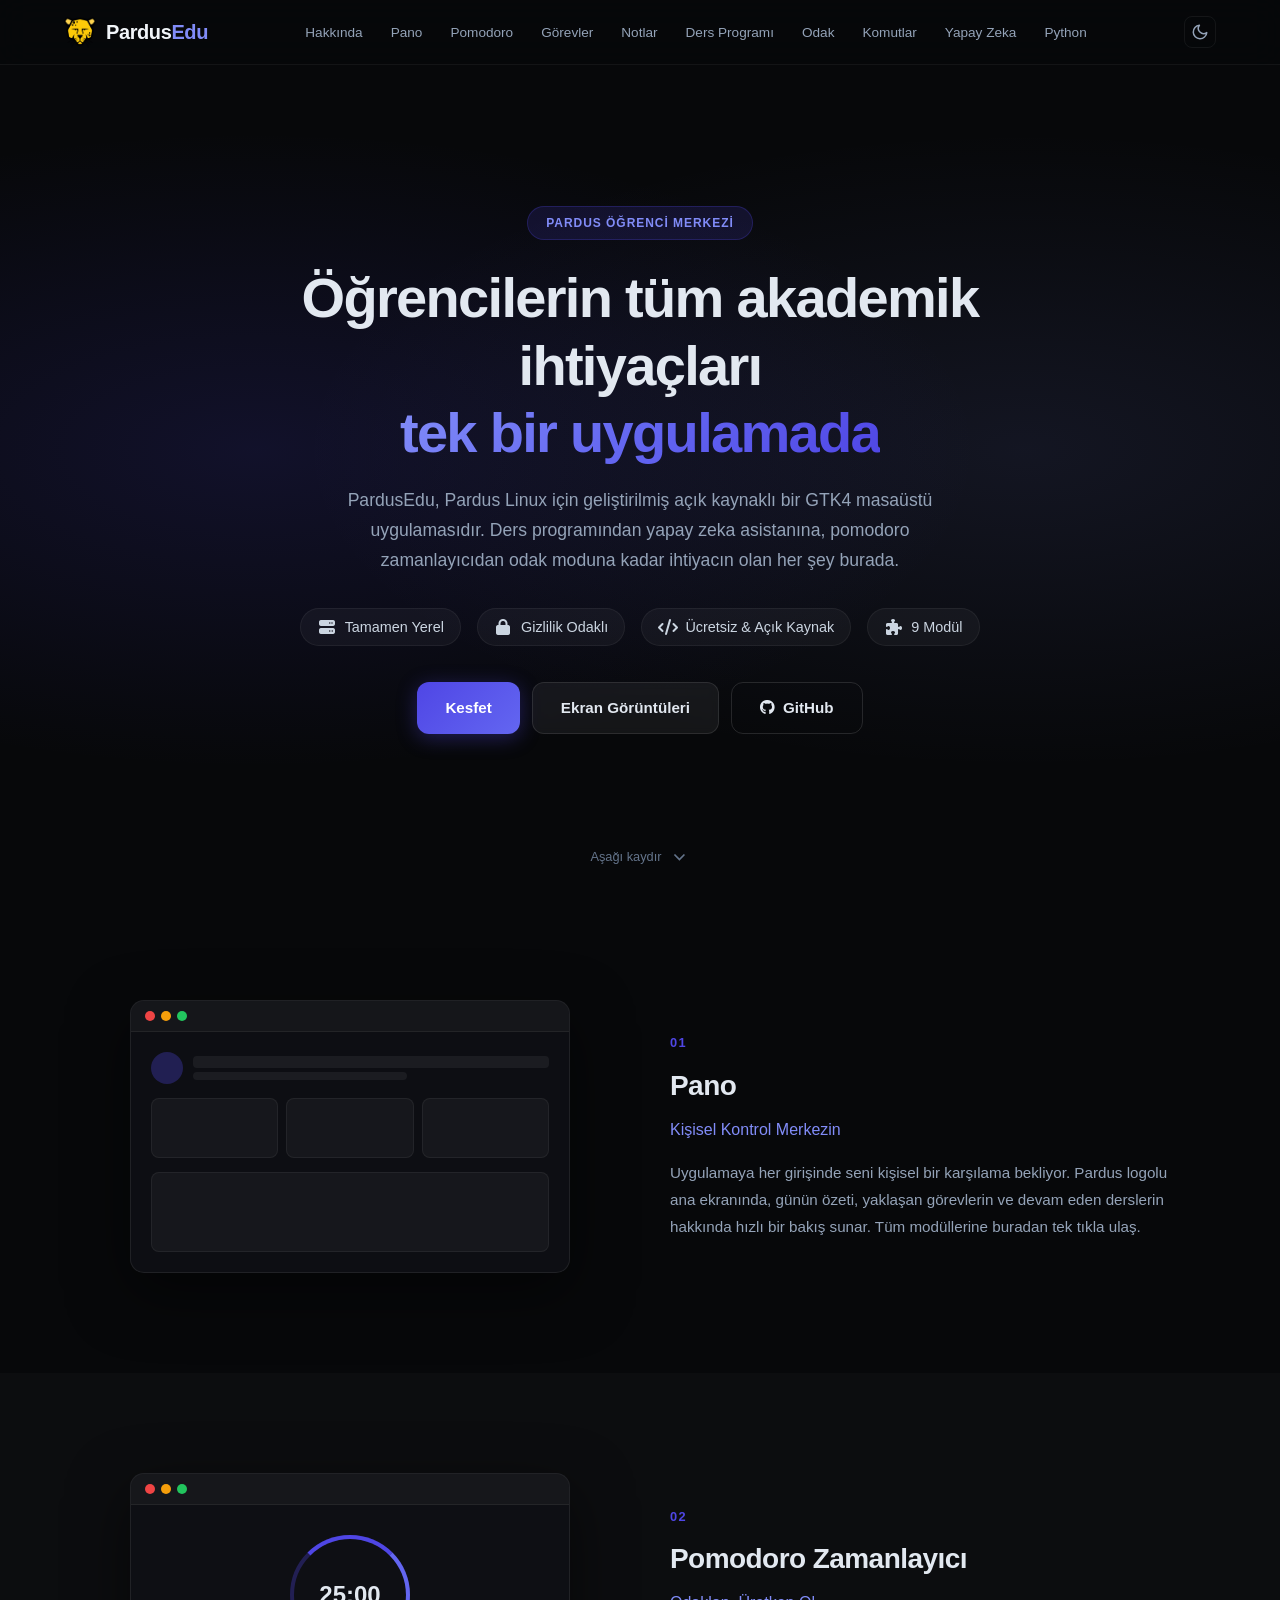
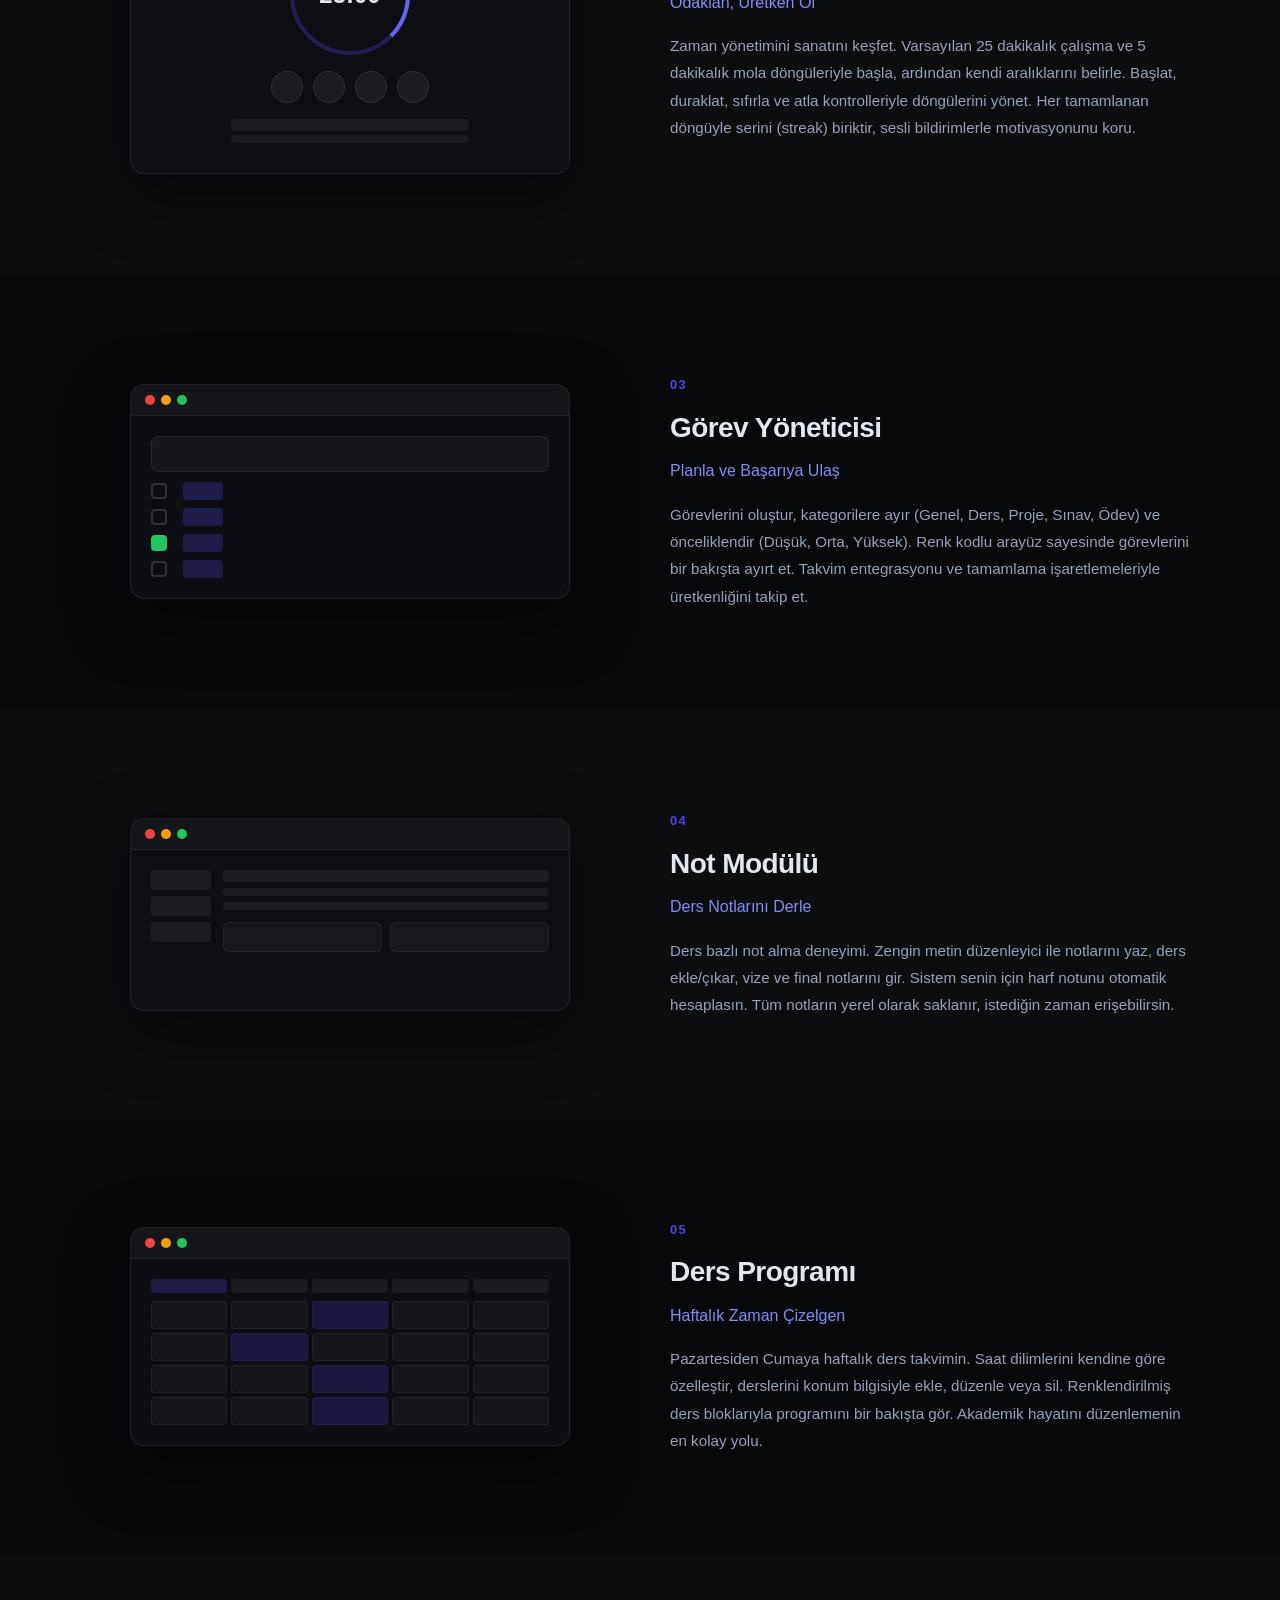
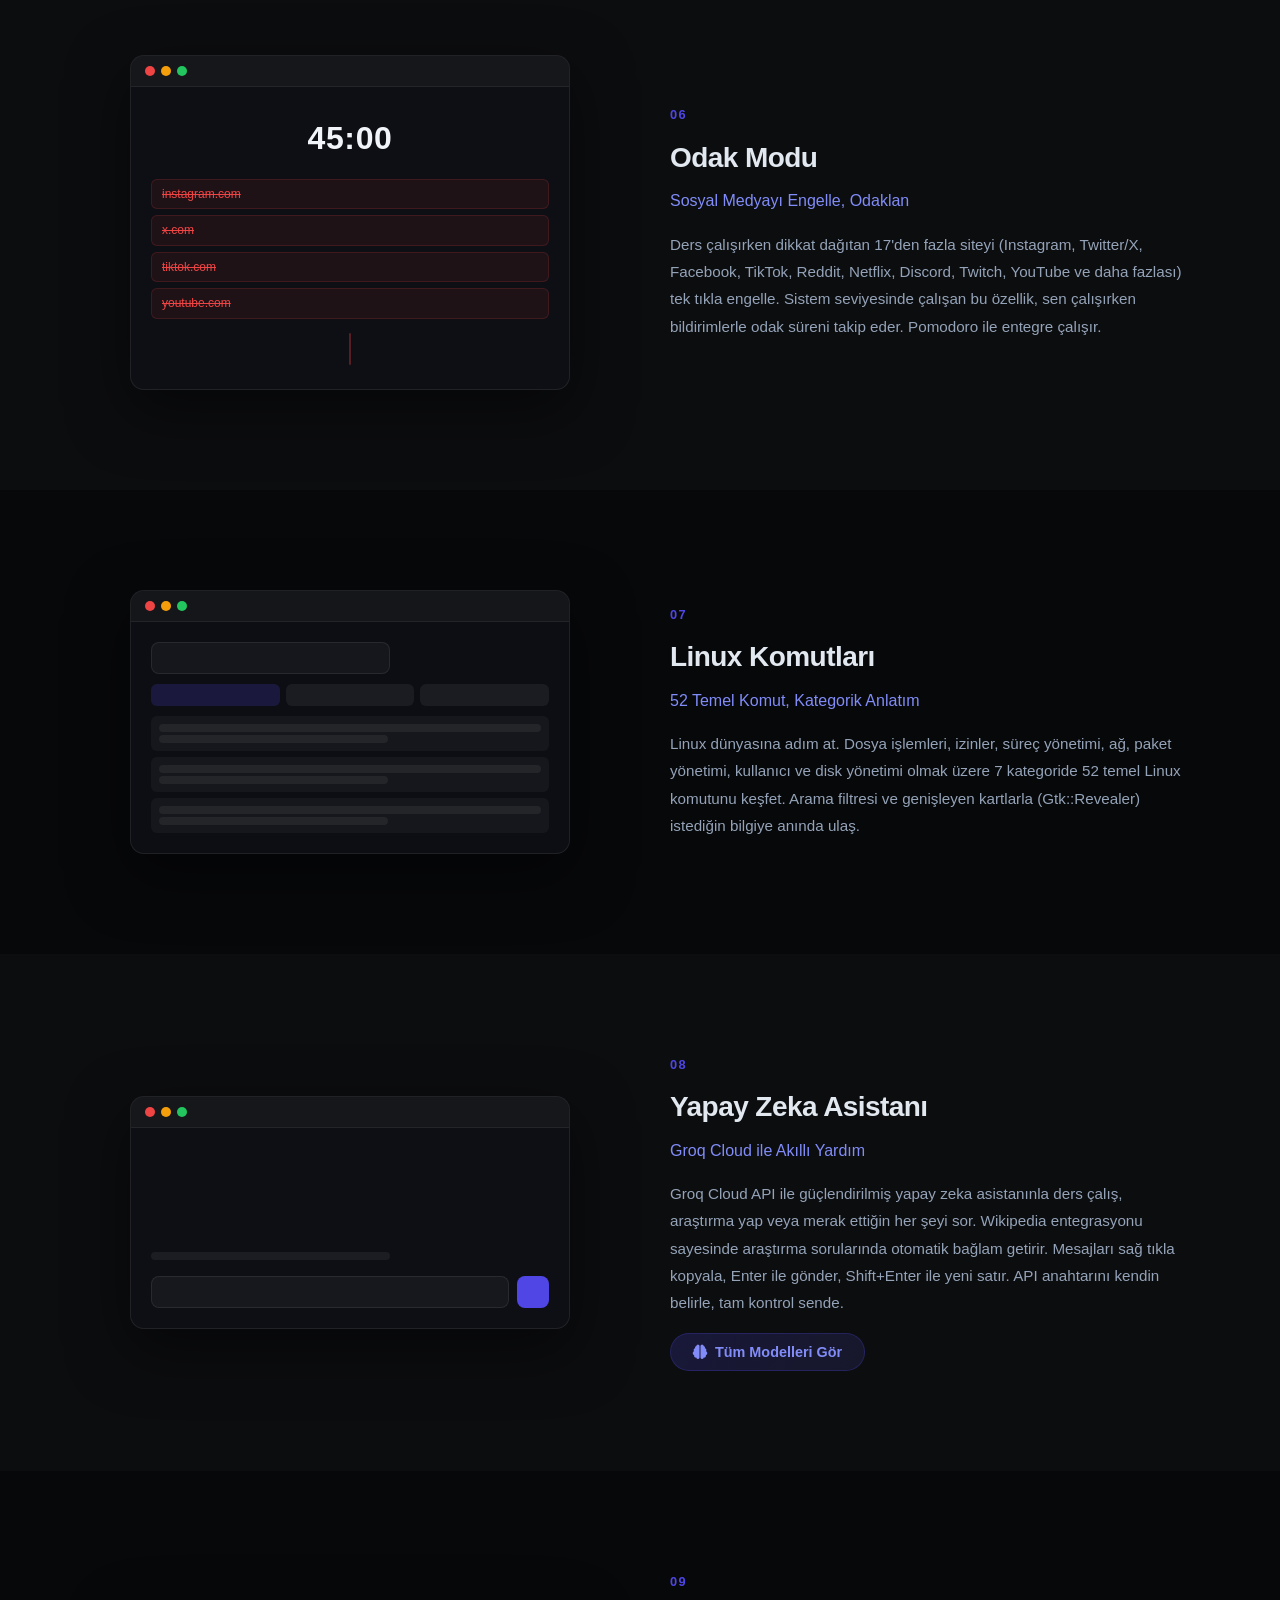
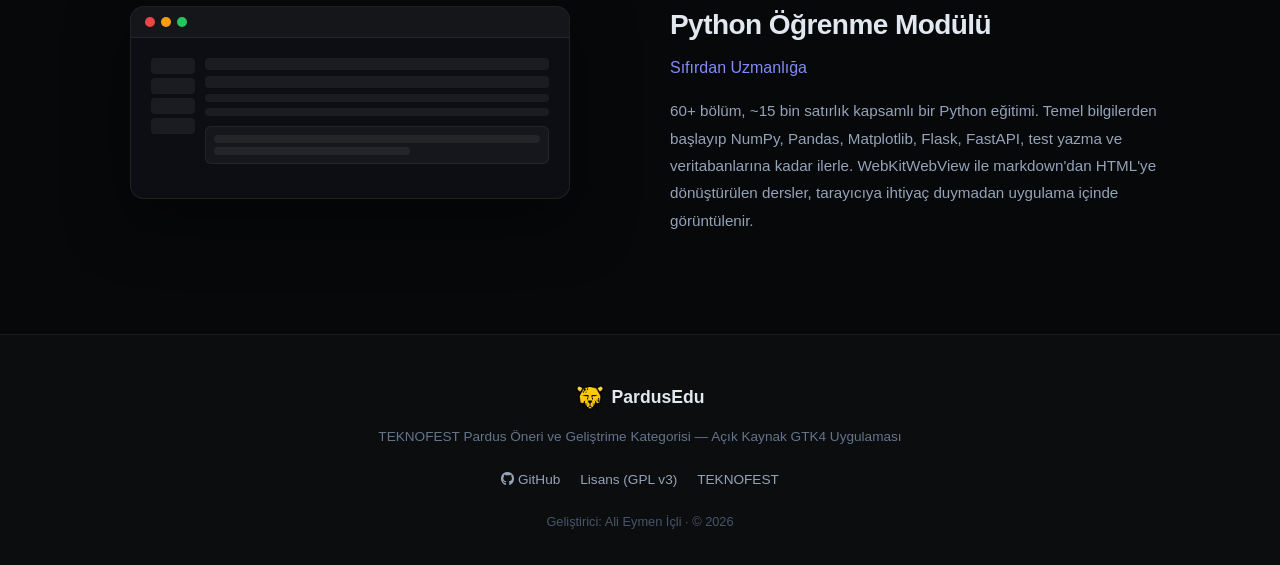
==== web/index.html @ 1a8f7b11 "Add files via upload" ====
<!DOCTYPE html>
<html lang="tr">
<head>
  <meta charset="UTF-8">
  <meta name="viewport" content="width=device-width, initial-scale=1.0">
  <title>PardusEdu - Öğrenci Merkezi</title>
  <link rel="stylesheet" href="https://cdnjs.cloudflare.com/ajax/libs/font-awesome/6.6.0/css/all.min.css">
  <link rel="stylesheet" href="css/style.css">
</head>
<body>

  <nav class="navbar" id="navbar">
    <div class="nav-container">
      <a href="#" class="nav-logo">
        <img src="img/pardus.png" alt="Pardus" class="logo-img">
        <span>Pardus<span class="logo-highlight">Edu</span></span>
      </a>
      <ul class="nav-links" id="navLinks">
        <li><a href="#about">Hakkında</a></li>
        <li><a href="#dashboard">Pano</a></li>
        <li><a href="#pomodoro">Pomodoro</a></li>
        <li><a href="#tasks">Görevler</a></li>
        <li><a href="#notes">Notlar</a></li>
        <li><a href="#schedule">Ders Programı</a></li>
        <li><a href="#focus">Odak</a></li>
        <li><a href="#commands">Komutlar</a></li>
        <li><a href="#ai">Yapay Zeka</a></li>
        <li><a href="#python">Python</a></li>
      </ul>
      <div class="nav-actions">
        <button class="theme-btn" id="themeBtn" aria-label="Temayı değiştir">
          <svg class="sun-icon" viewBox="0 0 24 24" width="18" height="18" fill="none" stroke="currentColor" stroke-width="2" stroke-linecap="round" stroke-linejoin="round">
            <circle cx="12" cy="12" r="5"/>
            <path d="M12 1v2M12 21v2M4.22 4.22l1.42 1.42M18.36 18.36l1.42 1.42M1 12h2M21 12h2M4.22 19.78l1.42-1.42M18.36 5.64l1.42-1.42"/>
          </svg>
          <svg class="moon-icon" viewBox="0 0 24 24" width="18" height="18" fill="none" stroke="currentColor" stroke-width="2" stroke-linecap="round" stroke-linejoin="round">
            <path d="M21 12.79A9 9 0 1111.21 3 7 7 0 0021 12.79z"/>
          </svg>
        </button>
        <button class="nav-toggle" id="navToggle" aria-label="Menüyü aç/kapat">
          <span></span><span></span><span></span>
        </button>
      </div>
    </div>
  </nav>

  <section class="hero" id="about">
    <div class="hero-bg"></div>
    <div class="hero-content">
      <div class="hero-badge">Pardus Öğrenci Merkezi</div>
      <h1>Öğrencilerin tüm akademik ihtiyaçları<br><span class="gradient-text">tek bir uygulamada</span></h1>
      <p>
        PardusEdu, Pardus Linux için geliştirilmiş açık kaynaklı bir GTK4 masaüstü uygulamasıdır.
        Ders programından yapay zeka asistanına, pomodoro zamanlayıcıdan odak moduna kadar
        ihtiyacın olan her şey burada.
      </p>
      <div class="hero-features">
        <div class="hero-feature"><i class="fa-solid fa-server hf-icon"></i> Tamamen Yerel</div>
        <div class="hero-feature"><i class="fa-solid fa-lock hf-icon"></i> Gizlilik Odaklı</div>
        <div class="hero-feature"><i class="fa-solid fa-code hf-icon"></i> Ücretsiz & Açık Kaynak</div>
        <div class="hero-feature"><i class="fa-solid fa-puzzle-piece hf-icon"></i> 9 Modül</div>
      </div>
      <div class="hero-actions">
        <a href="#dashboard" class="btn btn-primary">Kesfet</a>
        <a href="screenshots.html" class="btn btn-alt">Ekran Görüntüleri</a>
        <a href="https://github.com/coderianx/pardusedu" target="_blank" class="btn btn-outline"><i class="fa-brands fa-github"></i> GitHub</a>
      </div>
    </div>
    <div class="hero-scroll">
      <span>Aşağı kaydır</span>
      <svg width="20" height="20" viewBox="0 0 24 24" fill="none" stroke="currentColor" stroke-width="2"><path d="M6 9l6 6 6-6"/></svg>
    </div>
  </section>

  <main>

    <section class="feature left" id="dashboard">
      <div class="feature-container">
        <div class="feature-visual">
          <div class="mockup">
            <div class="mockup-bar"><span></span><span></span><span></span></div>
            <div class="mockup-body dashboard-mock">
              <div class="dash-header">
                <div class="dash-avatar"></div>
                <div class="dash-greeting"><span class="m-line l1"></span><span class="m-line l2 s"></span></div>
              </div>
              <div class="dash-cards">
                <div class="dash-card"></div>
                <div class="dash-card"></div>
                <div class="dash-card"></div>
              </div>
              <div class="dash-chart"></div>
            </div>
          </div>
        </div>
        <div class="feature-text">
          <div class="feature-number">01</div>
          <h2>Pano</h2>
          <h3>Kişisel Kontrol Merkezin</h3>
          <p>
            Uygulamaya her girişinde seni kişisel bir karşılama bekliyor. Pardus logolu
            ana ekranında, günün özeti, yaklaşan görevlerin ve devam eden derslerin
            hakkında hızlı bir bakış sunar. Tüm modüllerine buradan tek tıkla ulaş.
          </p>
        </div>
      </div>
    </section>

    <section class="feature right" id="pomodoro">
      <div class="feature-container">
        <div class="feature-text">
          <div class="feature-number">02</div>
          <h2>Pomodoro Zamanlayıcı</h2>
          <h3>Odaklan, Üretken Ol</h3>
          <p>
            Zaman yönetimini sanatını keşfet. Varsayılan 25 dakikalık çalışma ve 5 dakikalık
            mola döngüleriyle başla, ardından kendi aralıklarını belirle. Başlat, duraklat,
            sıfırla ve atla kontrolleriyle döngülerini yönet. Her tamamlanan döngüyle
            serini (streak) biriktir, sesli bildirimlerle motivasyonunu koru.
          </p>
        </div>
        <div class="feature-visual">
          <div class="mockup">
            <div class="mockup-bar"><span></span><span></span><span></span></div>
            <div class="mockup-body pomo-mock">
              <div class="pomo-circle">
                <div class="pomo-ring"><span>25:00</span></div>
              </div>
              <div class="pomo-controls">
                <span></span><span></span><span></span><span></span>
              </div>
              <div class="pomo-streak"><span class="m-line l1 s"></span><span class="m-line l2 s"></span></div>
            </div>
          </div>
        </div>
      </div>
    </section>

    <section class="feature left" id="tasks">
      <div class="feature-container">
        <div class="feature-visual">
          <div class="mockup">
            <div class="mockup-bar"><span></span><span></span><span></span></div>
            <div class="mockup-body task-mock">
              <div class="task-input"><span class="m-line"></span></div>
              <div class="task-list">
                <div class="task-item"><span class="task-check"></span><span class="m-line l2"></span><span class="task-badge"></span></div>
                <div class="task-item"><span class="task-check"></span><span class="m-line l2"></span><span class="task-badge"></span></div>
                <div class="task-item done"><span class="task-check"></span><span class="m-line l2"></span><span class="task-badge"></span></div>
                <div class="task-item"><span class="task-check"></span><span class="m-line l2"></span><span class="task-badge"></span></div>
              </div>
            </div>
          </div>
        </div>
        <div class="feature-text">
          <div class="feature-number">03</div>
          <h2>Görev Yöneticisi</h2>
          <h3>Planla ve Başarıya Ulaş</h3>
          <p>
            Görevlerini oluştur, kategorilere ayır (Genel, Ders, Proje, Sınav, Ödev)
            ve önceliklendir (Düşük, Orta, Yüksek). Renk kodlu arayüz sayesinde
            görevlerini bir bakışta ayırt et. Takvim entegrasyonu ve tamamlama
            işaretlemeleriyle üretkenliğini takip et.
          </p>
        </div>
      </div>
    </section>

    <section class="feature right" id="notes">
      <div class="feature-container">
        <div class="feature-text">
          <div class="feature-number">04</div>
          <h2>Not Modülü</h2>
          <h3>Ders Notlarını Derle</h3>
          <p>
            Ders bazlı not alma deneyimi. Zengin metin düzenleyici ile notlarını yaz,
            ders ekle/çıkar, vize ve final notlarını gir. Sistem senin için harf
            notunu otomatik hesaplasın. Tüm notların yerel olarak saklanır,
            istediğin zaman erişebilirsin.
          </p>
        </div>
        <div class="feature-visual">
          <div class="mockup">
            <div class="mockup-bar"><span></span><span></span><span></span></div>
            <div class="mockup-body note-mock">
              <div class="note-sidebar"><span class="m-line"></span><span class="m-line"></span><span class="m-line"></span></div>
              <div class="note-editor">
                <span class="m-line l1"></span><span class="m-line l2"></span><span class="m-line l2"></span>
                <div class="note-grade"><span></span><span></span></div>
              </div>
            </div>
          </div>
        </div>
      </div>
    </section>

    <section class="feature left" id="schedule">
      <div class="feature-container">
        <div class="feature-visual">
          <div class="mockup">
            <div class="mockup-bar"><span></span><span></span><span></span></div>
            <div class="mockup-body sched-mock">
              <div class="sched-header"><span></span><span></span><span></span><span></span><span></span></div>
              <div class="sched-grid">
                <span></span><span></span><span></span><span></span><span></span>
                <span></span><span></span><span></span><span></span><span></span>
                <span></span><span></span><span></span><span></span><span></span>
                <span></span><span></span><span></span><span></span><span></span>
              </div>
            </div>
          </div>
        </div>
        <div class="feature-text">
          <div class="feature-number">05</div>
          <h2>Ders Programı</h2>
          <h3>Haftalık Zaman Çizelgen</h3>
          <p>
            Pazartesiden Cumaya haftalık ders takvimin. Saat dilimlerini kendine göre
            özelleştir, derslerini konum bilgisiyle ekle, düzenle veya sil.
            Renklendirilmiş ders bloklarıyla programını bir bakışta gör.
            Akademik hayatını düzenlemenin en kolay yolu.
          </p>
        </div>
      </div>
    </section>

    <section class="feature right" id="focus">
      <div class="feature-container">
        <div class="feature-text">
          <div class="feature-number">06</div>
          <h2>Odak Modu</h2>
          <h3>Sosyal Medyayı Engelle, Odaklan</h3>
          <p>
            Ders çalışırken dikkat dağıtan 17'den fazla siteyi (Instagram, Twitter/X,
            Facebook, TikTok, Reddit, Netflix, Discord, Twitch, YouTube ve daha fazlası)
            tek tıkla engelle. Sistem seviyesinde çalışan bu özellik, sen çalışırken
            bildirimlerle odak süreni takip eder. Pomodoro ile entegre çalışır.
          </p>
        </div>
        <div class="feature-visual">
          <div class="mockup">
            <div class="mockup-bar"><span></span><span></span><span></span></div>
            <div class="mockup-body focus-mock">
              <div class="focus-timer"><span>45:00</span></div>
              <div class="focus-list">
                <span class="blocked">instagram.com</span>
                <span class="blocked">x.com</span>
                <span class="blocked">tiktok.com</span>
                <span class="blocked">youtube.com</span>
              </div>
              <div class="focus-btn"><span></span></div>
            </div>
          </div>
        </div>
      </div>
    </section>

    <section class="feature left" id="commands">
      <div class="feature-container">
        <div class="feature-visual">
          <div class="mockup">
            <div class="mockup-bar"><span></span><span></span><span></span></div>
            <div class="mockup-body cmd-mock">
              <div class="cmd-search"><span class="m-line s"></span></div>
              <div class="cmd-categories">
                <span></span><span></span><span></span>
              </div>
              <div class="cmd-list">
                <span class="cmd-item"><span class="m-line"></span><span class="m-line s"></span></span>
                <span class="cmd-item"><span class="m-line"></span><span class="m-line s"></span></span>
                <span class="cmd-item"><span class="m-line"></span><span class="m-line s"></span></span>
              </div>
            </div>
          </div>
        </div>
        <div class="feature-text">
          <div class="feature-number">07</div>
          <h2>Linux Komutları</h2>
          <h3>52 Temel Komut, Kategorik Anlatım</h3>
          <p>
            Linux dünyasına adım at. Dosya işlemleri, izinler, süreç yönetimi,
            ağ, paket yönetimi, kullanıcı ve disk yönetimi olmak üzere 7 kategoride
            52 temel Linux komutunu keşfet. Arama filtresi ve genişleyen kartlarla
            (Gtk::Revealer) istediğin bilgiye anında ulaş.
          </p>
        </div>
      </div>
    </section>

    <section class="feature right" id="ai">
      <div class="feature-container">
        <div class="feature-text">
          <div class="feature-number">08</div>
          <h2>Yapay Zeka Asistanı</h2>
          <h3>Groq Cloud ile Akıllı Yardım</h3>
          <p>
            Groq Cloud API ile güçlendirilmiş yapay zeka asistanınla ders çalış,
            araştırma yap veya merak ettiğin her şeyi sor. Wikipedia entegrasyonu
            sayesinde araştırma sorularında otomatik bağlam getirir. Mesajları
            sağ tıkla kopyala, Enter ile gönder, Shift+Enter ile yeni satır.
            API anahtarını kendin belirle, tam kontrol sende.
           </p>
          <button class="models-toggle-btn" id="modelsToggleBtn"><i class="fa-solid fa-brain"></i> Tüm Modelleri Gör</button>
        </div>
        <div class="feature-visual">
          <div class="mockup">
            <div class="mockup-bar"><span></span><span></span><span></span></div>
            <div class="mockup-body ai-mock">
              <div class="ai-msg received"><span class="m-line l1"></span><span class="m-line l2"></span></div>
              <div class="ai-msg sent"><span class="m-line l2"></span></div>
              <div class="ai-msg received"><span class="m-line l1"></span><span class="m-line l2"></span><span class="m-line l2 s"></span></div>
              <div class="ai-input"><span class="m-line"></span><span class="ai-send"></span></div>
            </div>
          </div>
        </div>
      </div>
    </section>

    <section class="feature left" id="python">
      <div class="feature-container">
        <div class="feature-visual">
          <div class="mockup">
            <div class="mockup-bar"><span></span><span></span><span></span></div>
            <div class="mockup-body py-mock">
              <div class="py-sidebar"><span></span><span></span><span></span><span></span></div>
              <div class="py-content">
                <span class="m-line l1"></span><span class="m-line l1"></span>
                <span class="m-line l2"></span><span class="m-line l2"></span>
                <div class="py-code"><span class="m-line l2"></span><span class="m-line l2 s"></span></div>
              </div>
            </div>
          </div>
        </div>
        <div class="feature-text">
          <div class="feature-number">09</div>
          <h2>Python Öğrenme Modülü</h2>
          <h3>Sıfırdan Uzmanlığa</h3>
          <p>
            60+ bölüm, ~15 bin satırlık kapsamlı bir Python eğitimi. Temel bilgilerden
            başlayıp NumPy, Pandas, Matplotlib, Flask, FastAPI, test yazma ve
            veritabanlarına kadar ilerle. WebKitWebView ile markdown'dan HTML'ye
            dönüştürülen dersler, tarayıcıya ihtiyaç duymadan uygulama içinde
            görüntülenir.
          </p>
        </div>
      </div>
    </section>

  </main>

  <footer class="footer">
    <div class="footer-container">
      <div class="footer-brand">
        <img src="img/pardus.png" alt="Pardus" class="footer-logo-img">
        <span>PardusEdu</span>
      </div>
      <p class="footer-desc">TEKNOFEST Pardus Öneri ve Geliştrime Kategorisi — Açık Kaynak GTK4 Uygulaması</p>
      <div class="footer-links">
        <a href="https://github.com/coderianx/pardusedu" target="_blank"><i class="fa-brands fa-github"></i> GitHub</a>
        <a href="LICENCE" target="_blank">Lisans (GPL v3)</a>
        <a href="https://teknofest.org" target="_blank">TEKNOFEST</a>
      </div>
      <p class="footer-copy">Geliştirici: Ali Eymen İçli &middot; &copy; 2026</p>
    </div>
  </footer>

  <div class="modal-overlay" id="modelModal">
    <div class="modal">
      <button class="modal-close" id="modalClose">
        <svg viewBox="0 0 24 24" width="20" height="20" fill="none" stroke="currentColor" stroke-width="2"><path d="M18 6L6 18M6 6l12 12"/></svg>
      </button>
      <div class="modal-icon" id="modalIcon">
        <i class="fa-solid fa-brain"></i>
      </div>
      <h3 id="modalTitle">Model Adı</h3>
      <p id="modalDesc">Açıklama burada görünecek.</p>
    </div>
  </div>

  <div class="modal-overlay" id="modelsListModal">
    <div class="modal modal-models">
      <button class="modal-close" id="modelsListClose">
        <svg viewBox="0 0 24 24" width="20" height="20" fill="none" stroke="currentColor" stroke-width="2"><path d="M18 6L6 18M6 6l12 12"/></svg>
      </button>
      <h3>Aktif Modeller</h3>
      <p style="margin-bottom: 20px;">Bir modele tıklayarak detaylı bilgi alabilirsiniz.</p>
      <div class="models-list-content">
        <div class="models-list-section">
          <h4>Groq</h4>
          <div class="model-grid">
            <button class="model-badge" data-model="llama33" data-company="meta"><i class="fa-brands fa-meta cl-icon"></i>Llama 3.3 70B</button>
            <button class="model-badge" data-model="llama31" data-company="meta"><i class="fa-brands fa-meta cl-icon"></i>Llama 3.1 8B</button>
            <button class="model-badge" data-model="llama4" data-company="meta"><i class="fa-brands fa-meta cl-icon"></i>Llama 4 Scout 17B-16E</button>
            <button class="model-badge" data-model="gptoss20" data-company="openai"><svg class="cl-icon" viewBox="0 0 640 512" width="14" height="14"><path fill="currentColor" d="M260.4 249.8L260.4 201.2C260.4 197.1 261.9 194 265.5 192L363.3 135.7C376.6 128 392.5 124.4 408.9 124.4C470.3 124.4 509.3 172 509.3 222.7C509.3 226.3 509.3 230.4 508.8 234.5L407.3 175.1C401.2 171.5 395 171.5 388.9 175.1L260.4 249.8zM488.7 439.2L488.7 323C488.7 315.8 485.6 310.7 479.5 307.1L351 232.4L393 208.3C396.6 206.3 399.7 206.3 403.2 208.3L501 264.7C529.2 281.1 548.1 315.9 548.1 349.7C548.1 388.6 525.1 424.5 488.7 439.3zM230.2 336.8L188.2 312.2C184.6 310.2 183.1 307.1 183.1 303L183.1 190.4C183.1 135.6 225.1 94.1 281.9 94.1C303.4 94.1 323.4 101.3 340.3 114.1L239.4 172.5C233.3 176.1 230.2 181.2 230.2 188.4L230.2 336.9zM320.6 389L260.4 355.2L260.4 283.5L320.6 249.7L380.8 283.5L380.8 355.2L320.6 389zM359.3 544.7C337.8 544.7 317.8 537.5 300.9 524.7L401.8 466.3C407.9 462.7 411 457.6 411 450.4L411 301.9L453.5 326.5C457.1 328.5 458.6 331.6 458.6 335.7L458.6 448.3C458.6 503.1 416.1 544.6 359.3 544.6zM237.8 430.5L140.1 374.2C111.9 357.8 93 323 93 289.2C93 249.8 116.6 214.4 152.9 199.6L152.9 316.3C152.9 323.5 156 328.6 162.1 332.2L290.1 406.4L248.1 430.5C244.5 432.5 241.4 432.5 237.9 430.5zM232.2 514.5C174.3 514.5 131.8 471 131.8 417.2C131.8 413.1 132.3 409 132.8 404.9L233.7 463.3C239.8 466.9 246 466.9 252.1 463.3L380.6 389.1L380.6 437.7C380.6 441.8 379.1 444.9 375.5 446.9L277.7 503.2C264.4 510.9 248.5 514.5 232.1 514.5zM359.2 575.4C421.2 575.4 472.9 531.4 484.6 473C541.9 458.1 578.8 404.4 578.8 349.6C578.8 313.8 563.4 278.9 535.8 253.9C538.4 243.1 539.9 232.4 539.9 221.6C539.9 148.4 480.5 93.6 411.9 93.6C398.1 93.6 384.8 95.6 371.5 100.3C348.5 77.8 316.7 63.4 281.9 63.4C219.9 63.4 168.2 107.4 156.5 165.8C99.2 180.6 62.3 234.4 62.3 289.2C62.3 325 77.7 359.9 105.3 384.9C102.7 395.7 101.2 406.4 101.2 417.2C101.2 490.4 160.6 545.2 229.2 545.2C243 545.2 256.3 543.2 269.6 538.5C292.6 561 324.4 575.4 359.2 575.4z"/></svg>GPT OSS 20B</button>
            <button class="model-badge" data-model="gptoss120" data-company="openai"><svg class="cl-icon" viewBox="0 0 640 512" width="14" height="14"><path fill="currentColor" d="M260.4 249.8L260.4 201.2C260.4 197.1 261.9 194 265.5 192L363.3 135.7C376.6 128 392.5 124.4 408.9 124.4C470.3 124.4 509.3 172 509.3 222.7C509.3 226.3 509.3 230.4 508.8 234.5L407.3 175.1C401.2 171.5 395 171.5 388.9 175.1L260.4 249.8zM488.7 439.2L488.7 323C488.7 315.8 485.6 310.7 479.5 307.1L351 232.4L393 208.3C396.6 206.3 399.7 206.3 403.2 208.3L501 264.7C529.2 281.1 548.1 315.9 548.1 349.7C548.1 388.6 525.1 424.5 488.7 439.3zM230.2 336.8L188.2 312.2C184.6 310.2 183.1 307.1 183.1 303L183.1 190.4C183.1 135.6 225.1 94.1 281.9 94.1C303.4 94.1 323.4 101.3 340.3 114.1L239.4 172.5C233.3 176.1 230.2 181.2 230.2 188.4L230.2 336.9zM320.6 389L260.4 355.2L260.4 283.5L320.6 249.7L380.8 283.5L380.8 355.2L320.6 389zM359.3 544.7C337.8 544.7 317.8 537.5 300.9 524.7L401.8 466.3C407.9 462.7 411 457.6 411 450.4L411 301.9L453.5 326.5C457.1 328.5 458.6 331.6 458.6 335.7L458.6 448.3C458.6 503.1 416.1 544.6 359.3 544.6zM237.8 430.5L140.1 374.2C111.9 357.8 93 323 93 289.2C93 249.8 116.6 214.4 152.9 199.6L152.9 316.3C152.9 323.5 156 328.6 162.1 332.2L290.1 406.4L248.1 430.5C244.5 432.5 241.4 432.5 237.9 430.5zM232.2 514.5C174.3 514.5 131.8 471 131.8 417.2C131.8 413.1 132.3 409 132.8 404.9L233.7 463.3C239.8 466.9 246 466.9 252.1 463.3L380.6 389.1L380.6 437.7C380.6 441.8 379.1 444.9 375.5 446.9L277.7 503.2C264.4 510.9 248.5 514.5 232.1 514.5zM359.2 575.4C421.2 575.4 472.9 531.4 484.6 473C541.9 458.1 578.8 404.4 578.8 349.6C578.8 313.8 563.4 278.9 535.8 253.9C538.4 243.1 539.9 232.4 539.9 221.6C539.9 148.4 480.5 93.6 411.9 93.6C398.1 93.6 384.8 95.6 371.5 100.3C348.5 77.8 316.7 63.4 281.9 63.4C219.9 63.4 168.2 107.4 156.5 165.8C99.2 180.6 62.3 234.4 62.3 289.2C62.3 325 77.7 359.9 105.3 384.9C102.7 395.7 101.2 406.4 101.2 417.2C101.2 490.4 160.6 545.2 229.2 545.2C243 545.2 256.3 543.2 269.6 538.5C292.6 561 324.4 575.4 359.2 575.4z"/></svg>GPT OSS 120B</button>
            <button class="model-badge" data-model="gptsafeguard" data-company="openai"><svg class="cl-icon" viewBox="0 0 640 512" width="14" height="14"><path fill="currentColor" d="M260.4 249.8L260.4 201.2C260.4 197.1 261.9 194 265.5 192L363.3 135.7C376.6 128 392.5 124.4 408.9 124.4C470.3 124.4 509.3 172 509.3 222.7C509.3 226.3 509.3 230.4 508.8 234.5L407.3 175.1C401.2 171.5 395 171.5 388.9 175.1L260.4 249.8zM488.7 439.2L488.7 323C488.7 315.8 485.6 310.7 479.5 307.1L351 232.4L393 208.3C396.6 206.3 399.7 206.3 403.2 208.3L501 264.7C529.2 281.1 548.1 315.9 548.1 349.7C548.1 388.6 525.1 424.5 488.7 439.3zM230.2 336.8L188.2 312.2C184.6 310.2 183.1 307.1 183.1 303L183.1 190.4C183.1 135.6 225.1 94.1 281.9 94.1C303.4 94.1 323.4 101.3 340.3 114.1L239.4 172.5C233.3 176.1 230.2 181.2 230.2 188.4L230.2 336.9zM320.6 389L260.4 355.2L260.4 283.5L320.6 249.7L380.8 283.5L380.8 355.2L320.6 389zM359.3 544.7C337.8 544.7 317.8 537.5 300.9 524.7L401.8 466.3C407.9 462.7 411 457.6 411 450.4L411 301.9L453.5 326.5C457.1 328.5 458.6 331.6 458.6 335.7L458.6 448.3C458.6 503.1 416.1 544.6 359.3 544.6zM237.8 430.5L140.1 374.2C111.9 357.8 93 323 93 289.2C93 249.8 116.6 214.4 152.9 199.6L152.9 316.3C152.9 323.5 156 328.6 162.1 332.2L290.1 406.4L248.1 430.5C244.5 432.5 241.4 432.5 237.9 430.5zM232.2 514.5C174.3 514.5 131.8 471 131.8 417.2C131.8 413.1 132.3 409 132.8 404.9L233.7 463.3C239.8 466.9 246 466.9 252.1 463.3L380.6 389.1L380.6 437.7C380.6 441.8 379.1 444.9 375.5 446.9L277.7 503.2C264.4 510.9 248.5 514.5 232.1 514.5zM359.2 575.4C421.2 575.4 472.9 531.4 484.6 473C541.9 458.1 578.8 404.4 578.8 349.6C578.8 313.8 563.4 278.9 535.8 253.9C538.4 243.1 539.9 232.4 539.9 221.6C539.9 148.4 480.5 93.6 411.9 93.6C398.1 93.6 384.8 95.6 371.5 100.3C348.5 77.8 316.7 63.4 281.9 63.4C219.9 63.4 168.2 107.4 156.5 165.8C99.2 180.6 62.3 234.4 62.3 289.2C62.3 325 77.7 359.9 105.3 384.9C102.7 395.7 101.2 406.4 101.2 417.2C101.2 490.4 160.6 545.2 229.2 545.2C243 545.2 256.3 543.2 269.6 538.5C292.6 561 324.4 575.4 359.2 575.4z"/></svg>GPT OSS SafeGuard 20B</button>
            <button class="model-badge" data-model="qwen3" data-company="qwen"><img class="cl-icon" src="https://cdn.simpleicons.org/qwen/FF6A00" alt="">Qwen 3 32B</button>
            <button class="model-badge" data-model="groq" data-company="groq"><svg class="cl-icon" viewBox="0 0 14 14" width="14" height="14"><path d="M8.5 1L2 8.5h4L5.5 13l6-7H7.5L9 1z" fill="currentColor"/></svg>Groq Compound</button>
          </div>
        </div>
        <div class="models-list-section">
          <h4>OpenRouter</h4>
          <div class="model-grid">
            <button class="model-badge" data-model="gemma4" data-company="google"><i class="fa-brands fa-google cl-icon"></i>Gemma 4 31B</button>
            <button class="model-badge" data-model="gemini35flash" data-company="google"><i class="fa-brands fa-google cl-icon"></i>Gemini 3.5 Flash</button>
            <button class="model-badge" data-model="gemini25flash" data-company="google"><i class="fa-brands fa-google cl-icon"></i>Gemini 2.5 Flash</button>
            <button class="model-badge" data-model="gemini31flashlite" data-company="google"><i class="fa-brands fa-google cl-icon"></i>Gemini 3.1 Flash Lite</button>
            <button class="model-badge" data-model="gemini25pro" data-company="google"><i class="fa-brands fa-google cl-icon"></i>Gemini 2.5 Pro</button>
            <button class="model-badge" data-model="qwen36flash" data-company="qwen"><img class="cl-icon" src="https://cdn.simpleicons.org/qwen/FF6A00" alt="">Qwen 3.6 Flash</button>
            <button class="model-badge" data-model="qwen3coder" data-company="qwen"><img class="cl-icon" src="https://cdn.simpleicons.org/qwen/FF6A00" alt="">Qwen 3 Coder</button>
            <button class="model-badge" data-model="qwen37max" data-company="qwen"><img class="cl-icon" src="https://cdn.simpleicons.org/qwen/FF6A00" alt="">Qwen 3.7 Max</button>
            <button class="model-badge" data-model="deepseekr1" data-company="deepseek"><img class="cl-icon" src="https://cdn.simpleicons.org/deepseek/4FC3F7" alt="">DeepSeek R1</button>
            <button class="model-badge" data-model="deepseekv4pro" data-company="deepseek"><img class="cl-icon" src="https://cdn.simpleicons.org/deepseek/4FC3F7" alt="">DeepSeek V4 Pro</button>
            <button class="model-badge" data-model="deepseekv4flash" data-company="deepseek"><img class="cl-icon" src="https://cdn.simpleicons.org/deepseek/4FC3F7" alt="">DeepSeek V4 Flash Nitro</button>
            <button class="model-badge" data-model="mistralsmall4" data-company="mistral"><img class="cl-icon" src="https://cdn.simpleicons.org/mistralai/6366F1" alt="">Mistral Small 4</button>
            <button class="model-badge" data-model="kimik2" data-company="kimi"><img class="cl-icon" src="https://cdn.simpleicons.org/moonshotai/EC4899" alt="">Kimi K2</button>
            <button class="model-badge" data-model="kimik26" data-company="kimi"><img class="cl-icon" src="https://cdn.simpleicons.org/moonshotai/EC4899" alt="">Kimi K2.6</button>
            <button class="model-badge" data-model="claudehaiku45" data-company="anthropic"><img class="cl-icon" src="https://cdn.simpleicons.org/anthropic/D97706" alt="">Claude Haiku 4.5</button>
            <button class="model-badge" data-model="claudesonnet46" data-company="anthropic"><img class="cl-icon" src="https://cdn.simpleicons.org/anthropic/D97706" alt="">Claude Sonnet 4.6</button>
            <button class="model-badge" data-model="claudeopus48" data-company="anthropic"><img class="cl-icon" src="https://cdn.simpleicons.org/anthropic/D97706" alt="">Claude Opus 4.8</button>
            <button class="model-badge" data-model="gpt5mini" data-company="openai"><svg class="cl-icon" viewBox="0 0 640 512" width="14" height="14"><path fill="currentColor" d="M260.4 249.8L260.4 201.2C260.4 197.1 261.9 194 265.5 192L363.3 135.7C376.6 128 392.5 124.4 408.9 124.4C470.3 124.4 509.3 172 509.3 222.7C509.3 226.3 509.3 230.4 508.8 234.5L407.3 175.1C401.2 171.5 395 171.5 388.9 175.1L260.4 249.8zM488.7 439.2L488.7 323C488.7 315.8 485.6 310.7 479.5 307.1L351 232.4L393 208.3C396.6 206.3 399.7 206.3 403.2 208.3L501 264.7C529.2 281.1 548.1 315.9 548.1 349.7C548.1 388.6 525.1 424.5 488.7 439.3zM230.2 336.8L188.2 312.2C184.6 310.2 183.1 307.1 183.1 303L183.1 190.4C183.1 135.6 225.1 94.1 281.9 94.1C303.4 94.1 323.4 101.3 340.3 114.1L239.4 172.5C233.3 176.1 230.2 181.2 230.2 188.4L230.2 336.9zM320.6 389L260.4 355.2L260.4 283.5L320.6 249.7L380.8 283.5L380.8 355.2L320.6 389zM359.3 544.7C337.8 544.7 317.8 537.5 300.9 524.7L401.8 466.3C407.9 462.7 411 457.6 411 450.4L411 301.9L453.5 326.5C457.1 328.5 458.6 331.6 458.6 335.7L458.6 448.3C458.6 503.1 416.1 544.6 359.3 544.6zM237.8 430.5L140.1 374.2C111.9 357.8 93 323 93 289.2C93 249.8 116.6 214.4 152.9 199.6L152.9 316.3C152.9 323.5 156 328.6 162.1 332.2L290.1 406.4L248.1 430.5C244.5 432.5 241.4 432.5 237.9 430.5zM232.2 514.5C174.3 514.5 131.8 471 131.8 417.2C131.8 413.1 132.3 409 132.8 404.9L233.7 463.3C239.8 466.9 246 466.9 252.1 463.3L380.6 389.1L380.6 437.7C380.6 441.8 379.1 444.9 375.5 446.9L277.7 503.2C264.4 510.9 248.5 514.5 232.1 514.5zM359.2 575.4C421.2 575.4 472.9 531.4 484.6 473C541.9 458.1 578.8 404.4 578.8 349.6C578.8 313.8 563.4 278.9 535.8 253.9C538.4 243.1 539.9 232.4 539.9 221.6C539.9 148.4 480.5 93.6 411.9 93.6C398.1 93.6 384.8 95.6 371.5 100.3C348.5 77.8 316.7 63.4 281.9 63.4C219.9 63.4 168.2 107.4 156.5 165.8C99.2 180.6 62.3 234.4 62.3 289.2C62.3 325 77.7 359.9 105.3 384.9C102.7 395.7 101.2 406.4 101.2 417.2C101.2 490.4 160.6 545.2 229.2 545.2C243 545.2 256.3 543.2 269.6 538.5C292.6 561 324.4 575.4 359.2 575.4z"/></svg>ChatGPT 5 Mini</button>
            <button class="model-badge" data-model="gpt4omini" data-company="openai"><svg class="cl-icon" viewBox="0 0 640 512" width="14" height="14"><path fill="currentColor" d="M260.4 249.8L260.4 201.2C260.4 197.1 261.9 194 265.5 192L363.3 135.7C376.6 128 392.5 124.4 408.9 124.4C470.3 124.4 509.3 172 509.3 222.7C509.3 226.3 509.3 230.4 508.8 234.5L407.3 175.1C401.2 171.5 395 171.5 388.9 175.1L260.4 249.8zM488.7 439.2L488.7 323C488.7 315.8 485.6 310.7 479.5 307.1L351 232.4L393 208.3C396.6 206.3 399.7 206.3 403.2 208.3L501 264.7C529.2 281.1 548.1 315.9 548.1 349.7C548.1 388.6 525.1 424.5 488.7 439.3zM230.2 336.8L188.2 312.2C184.6 310.2 183.1 307.1 183.1 303L183.1 190.4C183.1 135.6 225.1 94.1 281.9 94.1C303.4 94.1 323.4 101.3 340.3 114.1L239.4 172.5C233.3 176.1 230.2 181.2 230.2 188.4L230.2 336.9zM320.6 389L260.4 355.2L260.4 283.5L320.6 249.7L380.8 283.5L380.8 355.2L320.6 389zM359.3 544.7C337.8 544.7 317.8 537.5 300.9 524.7L401.8 466.3C407.9 462.7 411 457.6 411 450.4L411 301.9L453.5 326.5C457.1 328.5 458.6 331.6 458.6 335.7L458.6 448.3C458.6 503.1 416.1 544.6 359.3 544.6zM237.8 430.5L140.1 374.2C111.9 357.8 93 323 93 289.2C93 249.8 116.6 214.4 152.9 199.6L152.9 316.3C152.9 323.5 156 328.6 162.1 332.2L290.1 406.4L248.1 430.5C244.5 432.5 241.4 432.5 237.9 430.5zM232.2 514.5C174.3 514.5 131.8 471 131.8 417.2C131.8 413.1 132.3 409 132.8 404.9L233.7 463.3C239.8 466.9 246 466.9 252.1 463.3L380.6 389.1L380.6 437.7C380.6 441.8 379.1 444.9 375.5 446.9L277.7 503.2C264.4 510.9 248.5 514.5 232.1 514.5zM359.2 575.4C421.2 575.4 472.9 531.4 484.6 473C541.9 458.1 578.8 404.4 578.8 349.6C578.8 313.8 563.4 278.9 535.8 253.9C538.4 243.1 539.9 232.4 539.9 221.6C539.9 148.4 480.5 93.6 411.9 93.6C398.1 93.6 384.8 95.6 371.5 100.3C348.5 77.8 316.7 63.4 281.9 63.4C219.9 63.4 168.2 107.4 156.5 165.8C99.2 180.6 62.3 234.4 62.3 289.2C62.3 325 77.7 359.9 105.3 384.9C102.7 395.7 101.2 406.4 101.2 417.2C101.2 490.4 160.6 545.2 229.2 545.2C243 545.2 256.3 543.2 269.6 538.5C292.6 561 324.4 575.4 359.2 575.4z"/></svg>ChatGPT 4o Mini</button>
            <button class="model-badge" data-model="gpt41mini" data-company="openai"><svg class="cl-icon" viewBox="0 0 640 512" width="14" height="14"><path fill="currentColor" d="M260.4 249.8L260.4 201.2C260.4 197.1 261.9 194 265.5 192L363.3 135.7C376.6 128 392.5 124.4 408.9 124.4C470.3 124.4 509.3 172 509.3 222.7C509.3 226.3 509.3 230.4 508.8 234.5L407.3 175.1C401.2 171.5 395 171.5 388.9 175.1L260.4 249.8zM488.7 439.2L488.7 323C488.7 315.8 485.6 310.7 479.5 307.1L351 232.4L393 208.3C396.6 206.3 399.7 206.3 403.2 208.3L501 264.7C529.2 281.1 548.1 315.9 548.1 349.7C548.1 388.6 525.1 424.5 488.7 439.3zM230.2 336.8L188.2 312.2C184.6 310.2 183.1 307.1 183.1 303L183.1 190.4C183.1 135.6 225.1 94.1 281.9 94.1C303.4 94.1 323.4 101.3 340.3 114.1L239.4 172.5C233.3 176.1 230.2 181.2 230.2 188.4L230.2 336.9zM320.6 389L260.4 355.2L260.4 283.5L320.6 249.7L380.8 283.5L380.8 355.2L320.6 389zM359.3 544.7C337.8 544.7 317.8 537.5 300.9 524.7L401.8 466.3C407.9 462.7 411 457.6 411 450.4L411 301.9L453.5 326.5C457.1 328.5 458.6 331.6 458.6 335.7L458.6 448.3C458.6 503.1 416.1 544.6 359.3 544.6zM237.8 430.5L140.1 374.2C111.9 357.8 93 323 93 289.2C93 249.8 116.6 214.4 152.9 199.6L152.9 316.3C152.9 323.5 156 328.6 162.1 332.2L290.1 406.4L248.1 430.5C244.5 432.5 241.4 432.5 237.9 430.5zM232.2 514.5C174.3 514.5 131.8 471 131.8 417.2C131.8 413.1 132.3 409 132.8 404.9L233.7 463.3C239.8 466.9 246 466.9 252.1 463.3L380.6 389.1L380.6 437.7C380.6 441.8 379.1 444.9 375.5 446.9L277.7 503.2C264.4 510.9 248.5 514.5 232.1 514.5zM359.2 575.4C421.2 575.4 472.9 531.4 484.6 473C541.9 458.1 578.8 404.4 578.8 349.6C578.8 313.8 563.4 278.9 535.8 253.9C538.4 243.1 539.9 232.4 539.9 221.6C539.9 148.4 480.5 93.6 411.9 93.6C398.1 93.6 384.8 95.6 371.5 100.3C348.5 77.8 316.7 63.4 281.9 63.4C219.9 63.4 168.2 107.4 156.5 165.8C99.2 180.6 62.3 234.4 62.3 289.2C62.3 325 77.7 359.9 105.3 384.9C102.7 395.7 101.2 406.4 101.2 417.2C101.2 490.4 160.6 545.2 229.2 545.2C243 545.2 256.3 543.2 269.6 538.5C292.6 561 324.4 575.4 359.2 575.4z"/></svg>ChatGPT 4.1 Mini</button>
          </div>
        </div>
      </div>
    </div>
  </div>

  <script src="js/main.js"></script>
</body>
</html>
---- web/css/style.css ----
:root {
  --bg: #07080a;
  --bg-secondary: rgba(255,255,255,.02);
  --text: #e2e8f0;
  --text-muted: #94a3b8;
  --text-dim: #64748b;
  --text-dimmer: #475569;
  --text-nav: #94a3b8;
  --text-nav-hover: #f1f5f9;
  --text-logo: #f1f5f9;
  --border: rgba(255,255,255,.05);
  --border-light: rgba(255,255,255,.06);
  --border-mock: rgba(255,255,255,.08);
  --accent: #4f46e5;
  --accent-light: #818cf8;
  --accent-glow: rgba(79,70,229,.35);
  --mock-bg: rgba(15,17,22,.8);
  --mock-shadow: rgba(0,0,0,.5);
  --mock-shadow-hover: rgba(0,0,0,.6);
  --card-bg: rgba(255,255,255,.04);
  --card-border: rgba(255,255,255,.06);
  --nav-bg: rgba(7,8,10,.85);
  --overlay-bg: rgba(7,8,10,.95);
  --hero-grad-1: rgba(79,70,229,.15);
  --hero-grad-2: rgba(129,140,248,.1);
  --badge-bg: rgba(79,70,229,.15);
  --badge-border: rgba(79,70,229,.25);
  --badge-text: #818cf8;
  --btn-outline-text: #e2e8f0;
  --btn-outline-border: rgba(255,255,255,.12);
  --btn-outline-hover-bg: rgba(255,255,255,.06);
  --btn-outline-hover-border: rgba(255,255,255,.2);
  --feature-even-bg: rgba(255,255,255,.02);
  --m-line-bg: rgba(255,255,255,.06);
  --blocked-bg: rgba(239,68,68,.08);
  --blocked-border: rgba(239,68,68,.15);
  --model-bg: linear-gradient(135deg, rgba(79,70,229,.15), rgba(99,102,241,.1));
  --model-border: rgba(79,70,229,.2);
  --model-text: #c7d2fe;
  --model-hover-bg: linear-gradient(135deg, rgba(79,70,229,.25), rgba(99,102,241,.2));
  --model-hover-border: rgba(79,70,229,.35);
  --nav-scroll-shadow: rgba(0,0,0,.5);
  --hero-feature-bg: rgba(255,255,255,.04);
  --hero-feature-border: rgba(255,255,255,.06);
  --hero-feature-text: #cbd5e1;
  --ai-sent-bg: rgba(79,70,229,.3);
  --focus-text: #f1f5f9;
  --footer-bg: rgba(255,255,255,.02);
  --footer-border: rgba(255,255,255,.05);
  --scroll-text: #64748b;
  --pomo-text: #e2e8f0;
  --moon-opacity: 1;
  --sun-opacity: 0;
}

.light {
  --bg: #f8fafc;
  --bg-secondary: rgba(0,0,0,.02);
  --text: #1e293b;
  --text-muted: #64748b;
  --text-dim: #94a3b8;
  --text-dimmer: #94a3b8;
  --text-nav: #64748b;
  --text-nav-hover: #0f172a;
  --text-logo: #0f172a;
  --border: rgba(0,0,0,.06);
  --border-light: rgba(0,0,0,.08);
  --border-mock: rgba(0,0,0,.08);
  --accent: #4f46e5;
  --accent-light: #6366f1;
  --accent-glow: rgba(79,70,229,.3);
  --mock-bg: #ffffff;
  --mock-shadow: rgba(0,0,0,.1);
  --mock-shadow-hover: rgba(0,0,0,.15);
  --card-bg: rgba(0,0,0,.03);
  --card-border: rgba(0,0,0,.06);
  --nav-bg: rgba(248,250,252,.85);
  --overlay-bg: rgba(248,250,252,.95);
  --hero-grad-1: rgba(79,70,229,.08);
  --hero-grad-2: rgba(99,102,241,.05);
  --badge-bg: rgba(79,70,229,.08);
  --badge-border: rgba(79,70,229,.2);
  --badge-text: #4f46e5;
  --btn-outline-text: #1e293b;
  --btn-outline-border: rgba(0,0,0,.15);
  --btn-outline-hover-bg: rgba(0,0,0,.04);
  --btn-outline-hover-border: rgba(0,0,0,.25);
  --feature-even-bg: rgba(0,0,0,.02);
  --m-line-bg: rgba(0,0,0,.08);
  --blocked-bg: rgba(239,68,68,.06);
  --blocked-border: rgba(239,68,68,.15);
  --model-bg: linear-gradient(135deg, rgba(79,70,229,.08), rgba(99,102,241,.06));
  --model-border: rgba(79,70,229,.15);
  --model-text: #4338ca;
  --model-hover-bg: linear-gradient(135deg, rgba(79,70,229,.14), rgba(99,102,241,.1));
  --model-hover-border: rgba(79,70,229,.25);
  --nav-scroll-shadow: rgba(0,0,0,.08);
  --hero-feature-bg: rgba(0,0,0,.03);
  --hero-feature-border: rgba(0,0,0,.06);
  --hero-feature-text: #334155;
  --ai-sent-bg: rgba(79,70,229,.2);
  --focus-text: #0f172a;
  --footer-bg: rgba(0,0,0,.02);
  --footer-border: rgba(0,0,0,.06);
  --scroll-text: #94a3b8;
  --pomo-text: #1e293b;
  --moon-opacity: 0;
  --sun-opacity: 1;
}

*, *::before, *::after {
  margin: 0;
  padding: 0;
  box-sizing: border-box;
}

html {
  scroll-behavior: smooth;
  scroll-padding-top: 70px;
}

body {
  font-family: -apple-system, BlinkMacSystemFont, 'Segoe UI', Roboto, 'Helvetica Neue', Arial, sans-serif;
  background: var(--bg);
  color: var(--text);
  line-height: 1.7;
  overflow-x: hidden;
  transition: background .3s, color .3s;
}

::selection {
  background: var(--accent);
  color: #fff;
}

/* ── Navbar ── */

.navbar {
  position: fixed;
  top: 0;
  left: 0;
  right: 0;
  z-index: 1000;
  background: var(--nav-bg);
  backdrop-filter: blur(16px);
  -webkit-backdrop-filter: blur(16px);
  border-bottom: 1px solid var(--border);
  transition: box-shadow .3s, background .3s;
}

.navbar.scrolled {
  box-shadow: 0 4px 30px var(--nav-scroll-shadow);
}

.nav-container {
  max-width: 1200px;
  margin: 0 auto;
  padding: 0 24px;
  display: flex;
  align-items: center;
  justify-content: space-between;
  height: 64px;
}

.nav-logo {
  display: flex;
  align-items: center;
  gap: 10px;
  text-decoration: none;
  color: var(--text-logo);
  font-size: 1.25rem;
  font-weight: 700;
  letter-spacing: -.02em;
}

.logo-img {
  width: 32px;
  height: 32px;
  border-radius: 6px;
}

.logo-highlight {
  color: var(--accent-light);
}

.nav-links {
  display: flex;
  list-style: none;
  gap: 4px;
}

.nav-links a {
  text-decoration: none;
  color: var(--text-nav);
  font-size: .85rem;
  font-weight: 500;
  padding: 6px 12px;
  border-radius: 8px;
  transition: all .2s;
  white-space: nowrap;
}

.nav-links a:hover {
  color: var(--text-nav-hover);
  background: rgba(255,255,255,.06);
}

.light .nav-links a:hover {
  background: rgba(0,0,0,.05);
}

.nav-actions {
  display: flex;
  align-items: center;
  gap: 6px;
}

.theme-btn {
  background: none;
  border: 1px solid var(--border-light);
  border-radius: 8px;
  cursor: pointer;
  padding: 6px;
  color: var(--text-nav);
  display: flex;
  align-items: center;
  justify-content: center;
  transition: all .2s;
  line-height: 1;
}

.theme-btn:hover {
  color: var(--text-nav-hover);
  background: rgba(255,255,255,.06);
}

.light .theme-btn:hover {
  background: rgba(0,0,0,.05);
}

.theme-btn .sun-icon {
  display: block;
  opacity: var(--sun-opacity);
  transition: opacity .3s;
}

.theme-btn .moon-icon {
  display: block;
  opacity: var(--moon-opacity);
  transition: opacity .3s;
  margin-left: -18px;
}

.nav-toggle {
  display: none;
  flex-direction: column;
  gap: 5px;
  background: none;
  border: none;
  cursor: pointer;
  padding: 4px;
}

.nav-toggle span {
  display: block;
  width: 24px;
  height: 2px;
  background: var(--text);
  border-radius: 2px;
  transition: .3s;
}

/* ── Hero ── */

.hero {
  min-height: 100vh;
  display: flex;
  align-items: center;
  justify-content: center;
  position: relative;
  padding: 100px 24px 60px;
  text-align: center;
  overflow: hidden;
}

.hero-bg {
  position: absolute;
  inset: 0;
  background:
    radial-gradient(ellipse at 20% 50%, var(--hero-grad-1) 0%, transparent 50%),
    radial-gradient(ellipse at 80% 50%, var(--hero-grad-2) 0%, transparent 50%);
  pointer-events: none;
}

.hero-content {
  position: relative;
  max-width: 780px;
}

.hero-badge {
  display: inline-block;
  font-size: .75rem;
  font-weight: 600;
  letter-spacing: .08em;
  color: var(--badge-text);
  background: var(--badge-bg);
  border: 1px solid var(--badge-border);
  padding: 6px 18px;
  border-radius: 100px;
  margin-bottom: 24px;
  text-transform: uppercase;
}

.hero h1 {
  font-size: clamp(2rem, 5vw, 3.5rem);
  font-weight: 800;
  line-height: 1.2;
  margin-bottom: 20px;
  letter-spacing: -.03em;
  color: var(--text);
}

.gradient-text {
  background: linear-gradient(135deg, #818cf8, #6366f1, #4f46e5);
  -webkit-background-clip: text;
  -webkit-text-fill-color: transparent;
  background-clip: text;
}

.hero p {
  font-size: 1.1rem;
  color: var(--text-muted);
  max-width: 600px;
  margin: 0 auto 32px;
}

.hero-features {
  display: flex;
  flex-wrap: wrap;
  gap: 16px;
  justify-content: center;
  margin-bottom: 36px;
}

.hero-feature {
  display: flex;
  align-items: center;
  gap: 8px;
  font-size: .9rem;
  color: var(--hero-feature-text);
  padding: 6px 16px;
  background: var(--hero-feature-bg);
  border: 1px solid var(--hero-feature-border);
  border-radius: 100px;
}

.hf-icon {
  font-size: 1rem;
  width: 1.2em;
  text-align: center;
}

.hero-actions {
  display: flex;
  gap: 12px;
  justify-content: center;
}

.btn {
  display: inline-flex;
  align-items: center;
  gap: 8px;
  padding: 12px 28px;
  border-radius: 12px;
  font-size: .95rem;
  font-weight: 600;
  text-decoration: none;
  transition: all .25s;
  cursor: pointer;
}

.btn-primary {
  background: linear-gradient(135deg, #4f46e5, #6366f1);
  color: #fff;
  box-shadow: 0 4px 20px var(--accent-glow);
}

.btn-primary:hover {
  transform: translateY(-2px);
  box-shadow: 0 8px 30px var(--accent-glow);
}

.btn-alt {
  background: rgba(255,255,255,.06);
  color: #e2e8f0;
  border: 1px solid rgba(255,255,255,.1);
  backdrop-filter: blur(4px);
}

.btn-alt:hover {
  background: rgba(255,255,255,.1);
  transform: translateY(-2px);
}

.light .btn-alt {
  background: rgba(0,0,0,.04);
  color: #1e293b;
  border-color: rgba(0,0,0,.1);
}

.light .btn-alt:hover {
  background: rgba(0,0,0,.08);
}

.btn-outline {
  background: transparent;
  color: var(--btn-outline-text);
  border: 1px solid var(--btn-outline-border);
}

.btn-outline:hover {
  background: var(--btn-outline-hover-bg);
  border-color: var(--btn-outline-hover-border);
}

.hero-scroll {
  position: absolute;
  bottom: 32px;
  left: 50%;
  transform: translateX(-50%);
  display: flex;
  align-items: center;
  gap: 8px;
  font-size: .8rem;
  color: var(--scroll-text);
  animation: bounce-down 2s ease-in-out infinite;
}

@keyframes bounce-down {
  0%, 100% { transform: translateX(-50%) translateY(0); }
  50% { transform: translateX(-50%) translateY(8px); }
}

/* ── Feature Sections ── */

.feature {
  padding: 100px 24px;
  transition: background .3s;
}

.feature:nth-child(even) {
  background: var(--feature-even-bg);
}

.feature-container {
  max-width: 1100px;
  margin: 0 auto;
  display: grid;
  grid-template-columns: 1fr 1fr;
  gap: 60px;
  align-items: center;
}

.feature.right .feature-container {
  direction: rtl;
}

.feature.right .feature-container > * {
  direction: ltr;
}

.feature-number {
  font-size: .8rem;
  font-weight: 700;
  color: var(--accent);
  letter-spacing: .1em;
  margin-bottom: 8px;
}

.feature-text h2 {
  font-size: 1.75rem;
  font-weight: 700;
  margin-bottom: 6px;
  letter-spacing: -.02em;
}

.feature-text h3 {
  font-size: 1rem;
  font-weight: 500;
  color: var(--accent-light);
  margin-bottom: 16px;
}

.feature-text p {
  color: var(--text-muted);
  font-size: .95rem;
  line-height: 1.8;
}

/* ── Mockup ── */

.feature-visual {
  display: flex;
  justify-content: center;
}

.mockup {
  background: var(--mock-bg);
  border: 1px solid var(--border-mock);
  border-radius: 14px;
  overflow: hidden;
  width: 100%;
  max-width: 440px;
  box-shadow: 0 20px 60px var(--mock-shadow);
  transition: transform .4s ease, box-shadow .4s ease, background .3s, border .3s;
}

.mockup:hover {
  transform: translateY(-6px) scale(1.01);
  box-shadow: 0 30px 80px var(--mock-shadow-hover);
}

.mockup-bar {
  display: flex;
  gap: 6px;
  padding: 10px 14px;
  background: rgba(255,255,255,.03);
  border-bottom: 1px solid var(--border-light);
}

.light .mockup-bar {
  background: rgba(0,0,0,.02);
}

.mockup-bar span {
  width: 10px;
  height: 10px;
  border-radius: 50%;
  background: rgba(255,255,255,.1);
}

.mockup-bar span:nth-child(1) { background: #ef4444; }
.mockup-bar span:nth-child(2) { background: #f59e0b; }
.mockup-bar span:nth-child(3) { background: #22c55e; }

.mockup-body {
  padding: 20px;
  display: flex;
  flex-direction: column;
  gap: 10px;
}

.m-line {
  display: block;
  height: 8px;
  border-radius: 4px;
  background: var(--m-line-bg);
  transition: background .3s;
}

.m-line.l1 { height: 12px; }
.m-line.l2 { height: 8px; }
.m-line.s { width: 60%; }

/* Dashboard mock */
.dashboard-mock { gap: 14px; }
.dash-header { display: flex; align-items: center; gap: 10px; }
.dash-avatar { width: 32px; height: 32px; border-radius: 50%; background: rgba(79,70,229,.3); flex-shrink: 0; }
.dash-greeting { flex: 1; display: flex; flex-direction: column; gap: 4px; }
.dash-cards { display: grid; grid-template-columns: 1fr 1fr 1fr; gap: 8px; }
.dash-card { height: 60px; border-radius: 8px; background: var(--card-bg); border: 1px solid var(--card-border); }
.dash-chart { height: 80px; border-radius: 8px; background: var(--card-bg); border: 1px solid var(--card-border); }

/* Pomodoro mock */
.pomo-mock { align-items: center; gap: 16px; padding: 30px 20px; }
.pomo-circle { width: 120px; height: 120px; position: relative; }
.pomo-ring {
  width: 100%; height: 100%; border-radius: 50%;
  border: 4px solid rgba(79,70,229,.3);
  display: flex; align-items: center; justify-content: center;
  position: relative;
}
.pomo-ring::before {
  content: ''; position: absolute; inset: -4px; border-radius: 50%;
  border: 4px solid transparent;
  border-top-color: #4f46e5;
  border-right-color: #6366f1;
  animation: spin 3s linear infinite;
}
@keyframes spin { to { transform: rotate(360deg); } }
.pomo-ring span { font-size: 1.5rem; font-weight: 700; color: var(--pomo-text); }
.pomo-controls { display: flex; gap: 10px; }
.pomo-controls span { width: 32px; height: 32px; border-radius: 50%; background: var(--m-line-bg); border: 1px solid var(--border-mock); }
.pomo-streak { display: flex; flex-direction: column; gap: 4px; width: 100%; align-items: center; }

/* Task mock */
.task-mock { gap: 10px; }
.task-input .m-line { height: 36px; border-radius: 8px; background: var(--card-bg); border: 1px solid var(--border-mock); }
.task-list { display: flex; flex-direction: column; gap: 8px; }
.task-item { display: flex; align-items: center; gap: 8px; }
.task-check { width: 16px; height: 16px; border-radius: 4px; border: 2px solid rgba(255,255,255,.15); flex-shrink: 0; }
.light .task-check { border-color: rgba(0,0,0,.2); }
.task-item.done .task-check { background: #22c55e; border-color: #22c55e; }
.task-item.done .m-line { opacity: .35; }
.task-badge { width: 40px; height: 18px; border-radius: 4px; background: rgba(79,70,229,.25); flex-shrink: 0; }

/* Note mock */
.note-mock { flex-direction: row; gap: 12px; min-height: 160px; }
.note-sidebar { width: 60px; display: flex; flex-direction: column; gap: 6px; flex-shrink: 0; }
.note-sidebar .m-line { height: 20px; }
.note-editor { flex: 1; display: flex; flex-direction: column; gap: 6px; }
.note-grade { display: flex; gap: 8px; margin-top: 6px; }
.note-grade span { width: 50%; height: 30px; border-radius: 6px; background: var(--card-bg); border: 1px solid var(--card-border); }

/* Schedule mock */
.sched-mock { gap: 8px; }
.sched-header { display: grid; grid-template-columns: repeat(5,1fr); gap: 4px; }
.sched-header span { height: 14px; border-radius: 4px; background: var(--m-line-bg); }
.sched-header span:first-child { background: rgba(79,70,229,.25); }
.sched-grid { display: grid; grid-template-columns: repeat(5,1fr); gap: 4px; }
.sched-grid span { height: 28px; border-radius: 4px; background: var(--card-bg); border: 1px solid var(--card-border); }
.sched-grid span:nth-child(3),
.sched-grid span:nth-child(7),
.sched-grid span:nth-child(13),
.sched-grid span:nth-child(18) { background: rgba(79,70,229,.2); border-color: rgba(79,70,229,.15); }

/* Focus mock */
.focus-mock { align-items: center; gap: 14px; padding: 24px 20px; }
.focus-timer span { font-size: 2rem; font-weight: 700; color: var(--focus-text); letter-spacing: .02em; }
.focus-list { display: flex; flex-direction: column; gap: 6px; width: 100%; }
.blocked {
  font-size: .75rem; color: #ef4444; padding: 4px 10px;
  background: var(--blocked-bg); border: 1px solid var(--blocked-border);
  border-radius: 6px; text-decoration: line-through;
}
.focus-btn span { display: block; width: 100%; height: 32px; border-radius: 8px; background: rgba(239,68,68,.15); border: 1px solid rgba(239,68,68,.2); }

/* Commands mock */
.cmd-mock { gap: 10px; }
.cmd-search .m-line { height: 32px; border-radius: 8px; background: var(--card-bg); border: 1px solid var(--border-mock); }
.cmd-categories { display: flex; gap: 6px; }
.cmd-categories span { height: 22px; flex: 1; border-radius: 6px; background: var(--m-line-bg); }
.cmd-categories span:first-child { background: rgba(79,70,229,.2); }
.cmd-list { display: flex; flex-direction: column; gap: 6px; }
.cmd-item { display: flex; flex-direction: column; gap: 3px; padding: 8px; background: var(--card-bg); border-radius: 6px; }

/* AI mock */
.ai-mock { gap: 10px; min-height: 200px; justify-content: flex-end; }
.ai-msg { display: flex; flex-direction: column; gap: 4px; }
.ai-msg.received { align-items: flex-start; }
.ai-msg.sent { align-items: flex-end; }
.ai-msg .m-line { background: var(--m-line-bg); }
.ai-msg.sent .m-line { background: var(--ai-sent-bg); }
.ai-input { display: flex; gap: 8px; align-items: center; margin-top: 6px; }
.ai-input .m-line { flex: 1; height: 32px; border-radius: 8px; background: var(--card-bg); border: 1px solid var(--border-mock); }
.ai-send { width: 32px; height: 32px; border-radius: 8px; background: var(--accent); flex-shrink: 0; }

/* Python mock */
.py-mock { flex-direction: row; gap: 10px; min-height: 160px; }
.py-sidebar { width: 44px; display: flex; flex-direction: column; gap: 4px; flex-shrink: 0; }
.py-sidebar span { height: 16px; border-radius: 4px; background: var(--m-line-bg); }
.py-content { flex: 1; display: flex; flex-direction: column; gap: 6px; }
.py-code { background: var(--card-bg); border: 1px solid var(--card-border); border-radius: 6px; padding: 8px; display: flex; flex-direction: column; gap: 4px; margin-top: 4px; }

/* ── AI Models ── */

.ai-models {
  margin-top: 24px;
  padding-top: 20px;
  border-top: 1px solid var(--border-light);
}

.ai-models h4 {
  font-size: .85rem;
  font-weight: 600;
  color: var(--accent-light);
  text-transform: uppercase;
  letter-spacing: .06em;
  margin-bottom: 12px;
}

.model-grid {
  display: flex;
  flex-wrap: wrap;
  gap: 8px;
}

.model-badge {
  display: inline-flex;
  align-items: center;
  gap: 5px;
  font-size: .8rem;
  font-weight: 500;
  padding: 5px 14px;
  border-radius: 100px;
  background: var(--model-bg);
  border: 1px solid var(--model-border);
  color: var(--model-text);
  transition: all .2s;
}

.cl-icon {
  width: 14px;
  height: 14px;
  flex-shrink: 0;
}

.model-badge[data-company="meta"]     { --clr: #0866FF; }
.model-badge[data-company="openai"]   { --clr: #10A37F; }
.model-badge[data-company="qwen"]     { --clr: #FF6A00; }
.model-badge[data-company="groq"]     { --clr: #A855F7; }
.model-badge[data-company="google"]   { --clr: #4285F4; }
.model-badge[data-company="deepseek"] { --clr: #4FC3F7; }
.model-badge[data-company="mistral"]  { --clr: #6366F1; }
.model-badge[data-company="kimi"]     { --clr: #EC4899; }
.model-badge[data-company="anthropic"]{ --clr: #D97706; }

.model-badge .cl-icon { color: var(--clr); }

.model-badge:hover {
  background: var(--model-hover-bg);
  border-color: var(--model-hover-border);
  transform: translateY(-1px);
}

/* ── Model Modal ── */

.modal-overlay {
  position: fixed;
  inset: 0;
  z-index: 3000;
  background: rgba(0,0,0,.7);
  backdrop-filter: blur(6px);
  display: flex;
  align-items: center;
  justify-content: center;
  opacity: 0;
  pointer-events: none;
  transition: opacity .3s ease;
  padding: 24px;
}

.modal-overlay.open {
  opacity: 1;
  pointer-events: auto;
}

.modal {
  background: var(--mock-bg);
  border: 1px solid var(--border-mock);
  border-radius: 20px;
  padding: 40px 36px 36px;
  max-width: 480px;
  width: 100%;
  position: relative;
  box-shadow: 0 30px 80px rgba(0,0,0,.5);
  transform: scale(.92) translateY(10px);
  transition: transform .3s ease;
}

.modal-overlay.open .modal {
  transform: scale(1) translateY(0);
}

.modal-close {
  position: absolute;
  top: 14px;
  right: 14px;
  background: var(--card-bg);
  border: 1px solid var(--border-light);
  border-radius: 50%;
  width: 36px;
  height: 36px;
  cursor: pointer;
  color: var(--text-muted);
  display: flex;
  align-items: center;
  justify-content: center;
  transition: all .2s;
}

.modal-close:hover {
  background: var(--m-line-bg);
  color: var(--text);
}

.modal-icon {
  width: 56px;
  height: 56px;
  border-radius: 16px;
  background: linear-gradient(135deg, rgba(79,70,229,.2), rgba(99,102,241,.1));
  border: 1px solid rgba(79,70,229,.2);
  display: flex;
  align-items: center;
  justify-content: center;
  color: var(--accent-light);
  margin-bottom: 20px;
}

.modal h3 {
  font-size: 1.3rem;
  font-weight: 700;
  margin-bottom: 12px;
  letter-spacing: -.02em;
}

.modal p {
  font-size: .95rem;
  color: var(--text-muted);
  line-height: 1.8;
}

/* ── Models List Modal ── */

.modal-models {
  max-width: 640px;
  max-height: 80vh;
  display: flex;
  flex-direction: column;
}

.models-list-content {
  overflow-y: auto;
  padding-right: 4px;
}

.models-list-section {
  margin-bottom: 20px;
}

.models-list-section:last-child {
  margin-bottom: 0;
}

.models-list-section h4 {
  font-size: .85rem;
  font-weight: 600;
  color: var(--accent-light);
  text-transform: uppercase;
  letter-spacing: .06em;
  margin-bottom: 12px;
}

.models-list-content .model-grid {
  display: flex;
  flex-wrap: wrap;
  gap: 8px;
}

/* ── Models Toggle Button ── */

.models-toggle-btn {
  display: inline-flex;
  align-items: center;
  gap: 8px;
  margin-top: 16px;
  font-size: .9rem;
  font-weight: 600;
  padding: 10px 22px;
  border-radius: 100px;
  background: linear-gradient(135deg, rgba(79,70,229,.2), rgba(99,102,241,.12));
  border: 1px solid rgba(79,70,229,.25);
  color: var(--accent-light);
  cursor: pointer;
  transition: all .25s;
}

.models-toggle-btn:hover {
  background: linear-gradient(135deg, rgba(79,70,229,.3), rgba(99,102,241,.22));
  border-color: rgba(79,70,229,.4);
  transform: translateY(-2px);
}

/* ── Footer ── */

.footer {
  background: var(--footer-bg);
  border-top: 1px solid var(--footer-border);
  padding: 48px 24px 32px;
  text-align: center;
  transition: background .3s, border .3s;
}

.footer-container {
  max-width: 600px;
  margin: 0 auto;
}

.footer-brand {
  display: flex;
  align-items: center;
  justify-content: center;
  gap: 8px;
  font-size: 1.1rem;
  font-weight: 700;
  color: var(--text);
  margin-bottom: 12px;
}

.footer-logo-img {
  width: 28px;
  height: 28px;
  border-radius: 5px;
}

.footer-desc {
  font-size: .85rem;
  color: var(--text-dim);
  margin-bottom: 20px;
}

.footer-links {
  display: flex;
  justify-content: center;
  gap: 20px;
  margin-bottom: 20px;
}

.footer-links a {
  color: var(--text-muted);
  text-decoration: none;
  font-size: .85rem;
  transition: color .2s;
}

.footer-links a:hover {
  color: var(--accent-light);
}

.footer-copy {
  font-size: .8rem;
  color: var(--text-dimmer);
}

/* ── Responsive ── */

@media (max-width: 768px) {
  .nav-links {
    display: none;
    position: absolute;
    top: 64px;
    left: 0;
    right: 0;
    background: var(--overlay-bg);
    backdrop-filter: blur(16px);
    flex-direction: column;
    padding: 12px 24px 20px;
    border-bottom: 1px solid var(--border);
    gap: 2px;
  }

  .nav-links.open {
    display: flex;
  }

  .nav-links a {
    padding: 10px 12px;
    font-size: .9rem;
  }

  .nav-toggle {
    display: flex;
  }

  .feature-container {
    grid-template-columns: 1fr;
    gap: 36px;
  }

  .feature.right .feature-container {
    direction: ltr;
  }

  .feature-text {
    order: 1;
  }

  .feature.right .feature-text {
    order: 1;
  }

  .feature-visual {
    order: 0;
  }

  .mockup {
    max-width: 100%;
  }

  .hero-features {
    gap: 10px;
  }

  .hero-feature {
    font-size: .8rem;
    padding: 4px 12px;
  }

  .ai-models .model-grid {
    justify-content: center;
  }
}
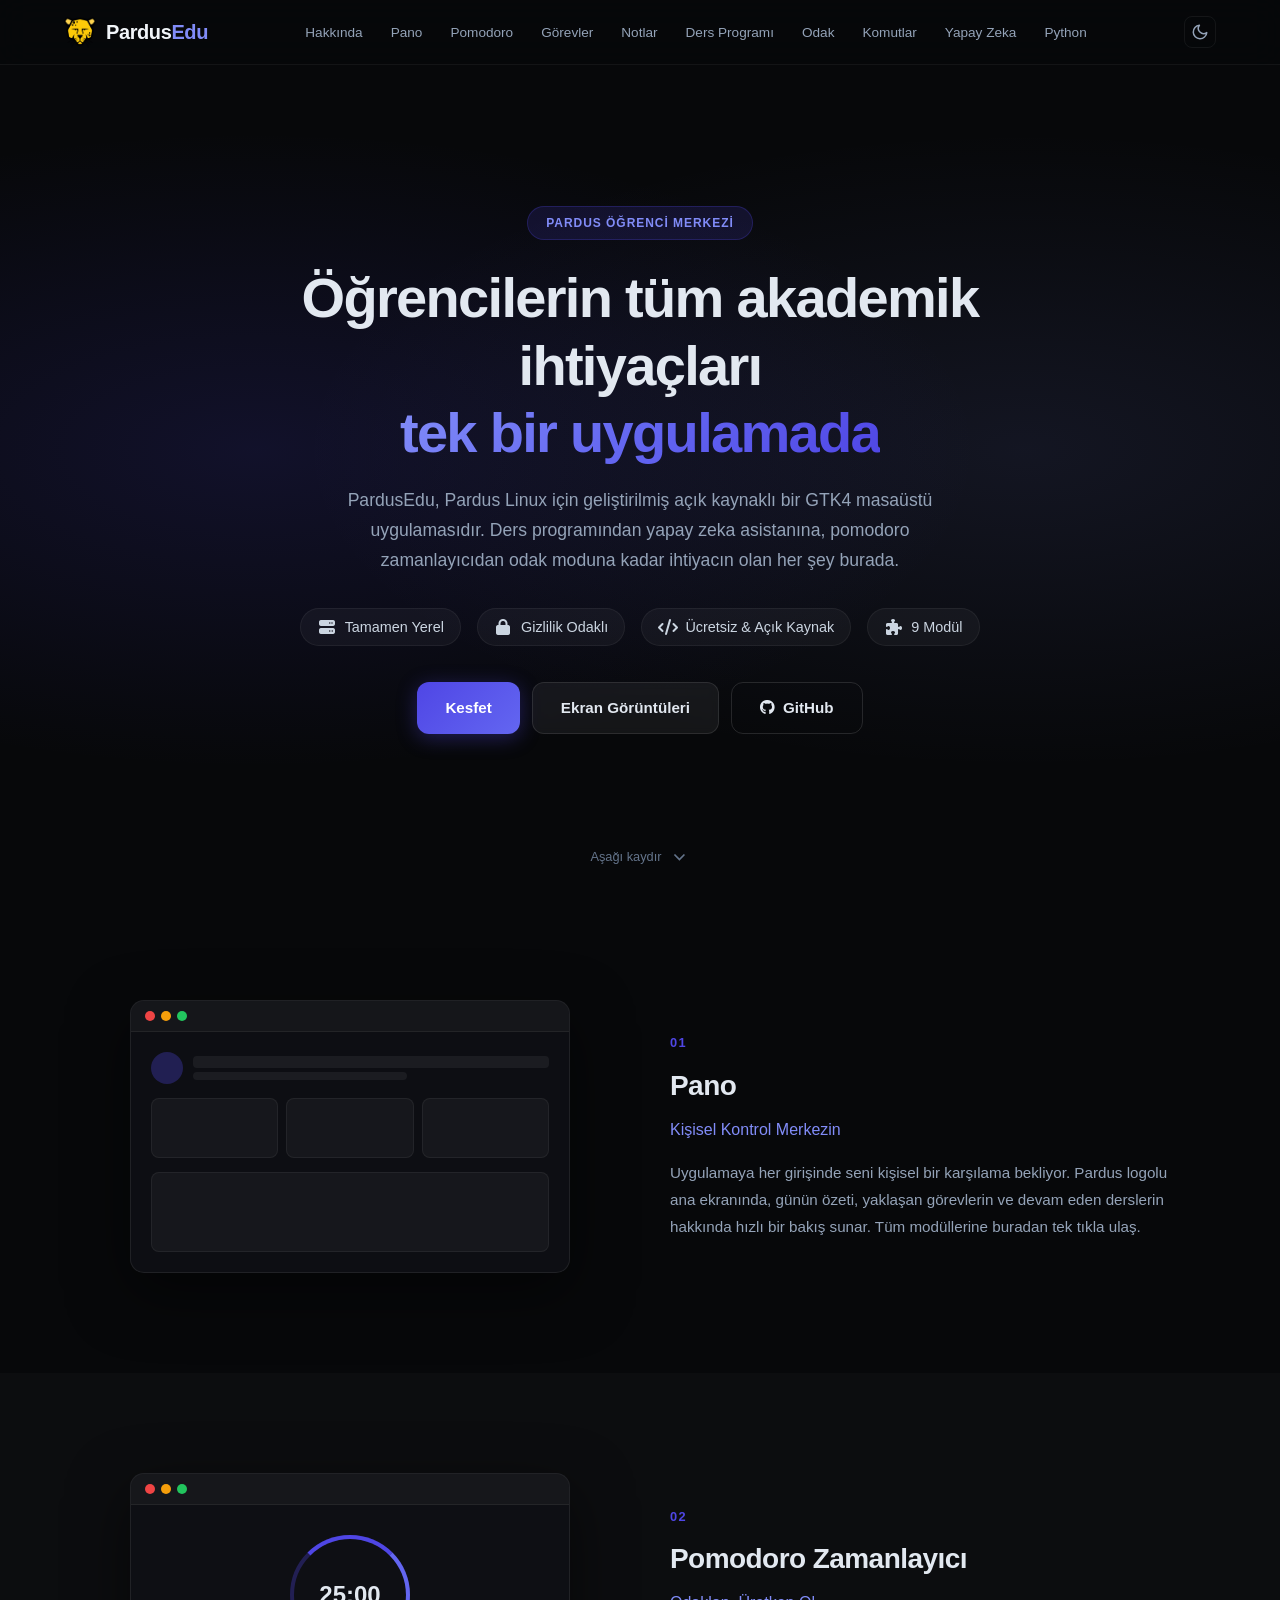
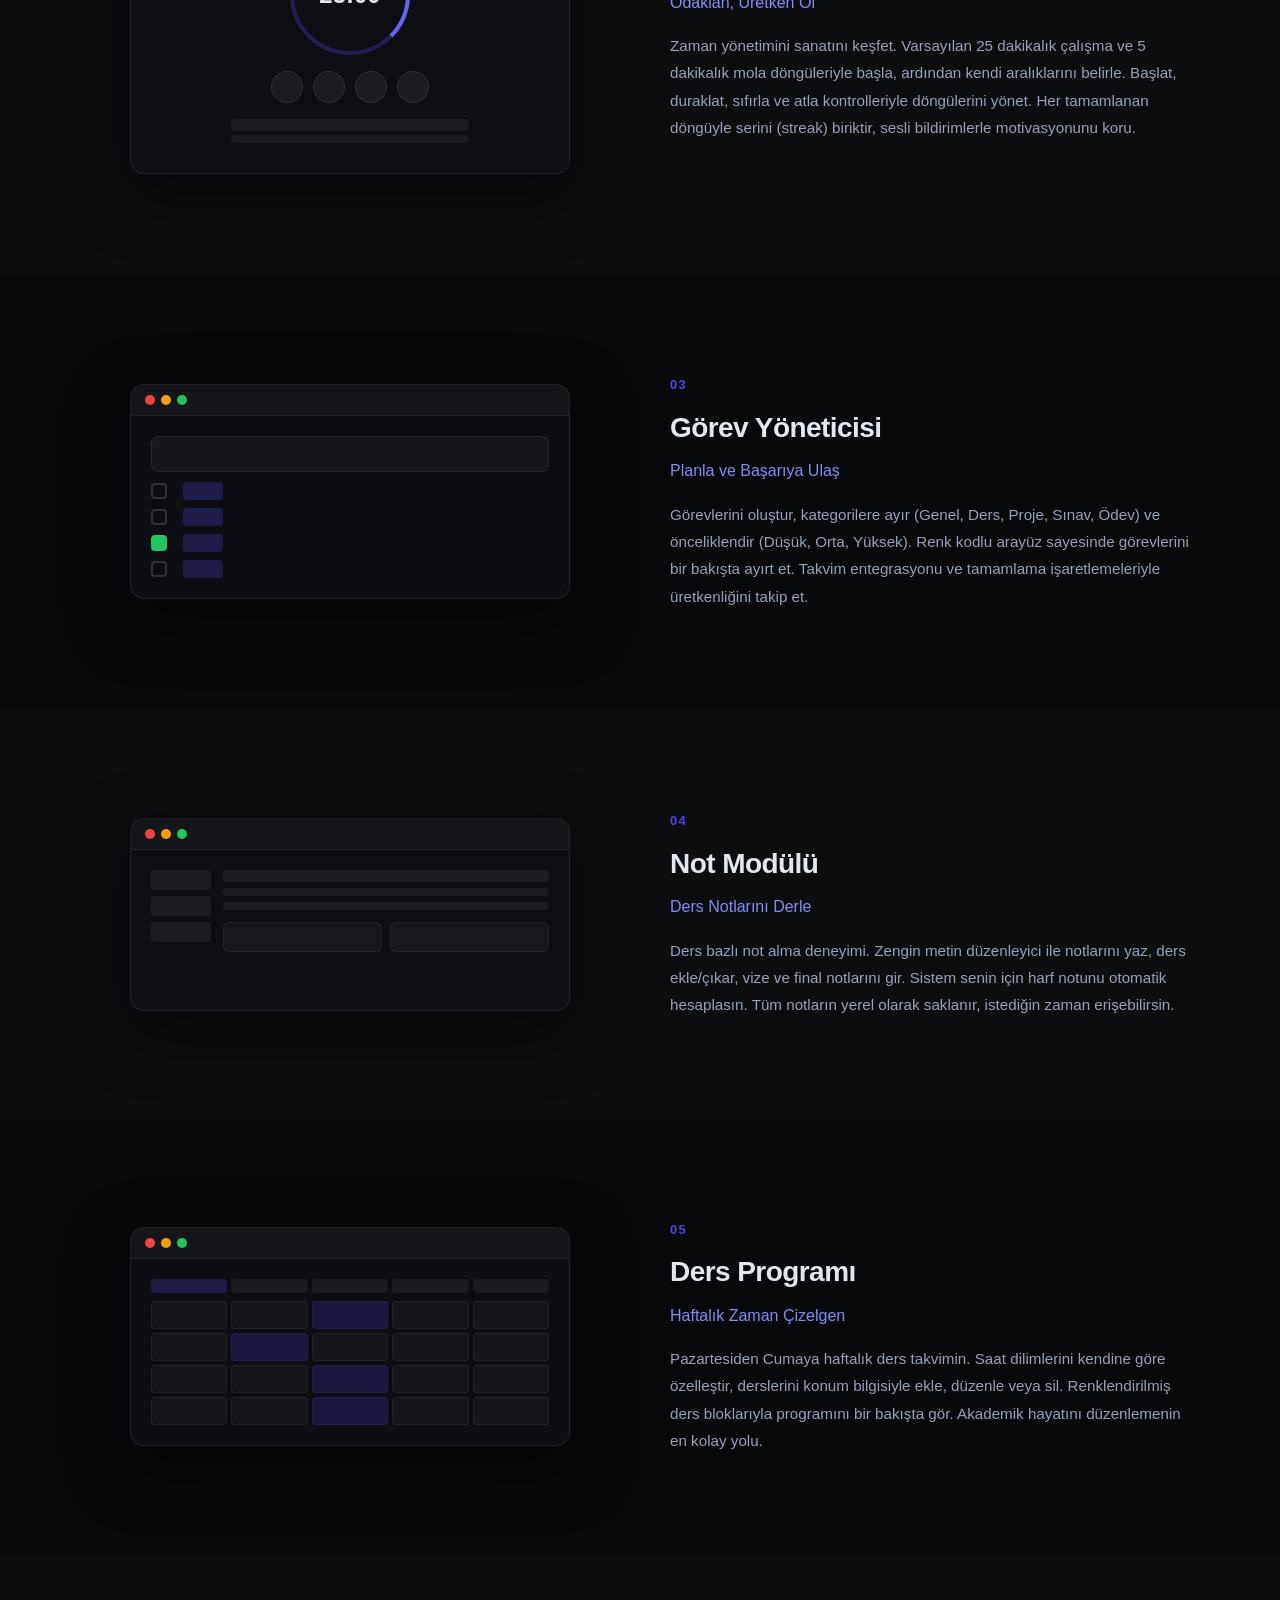
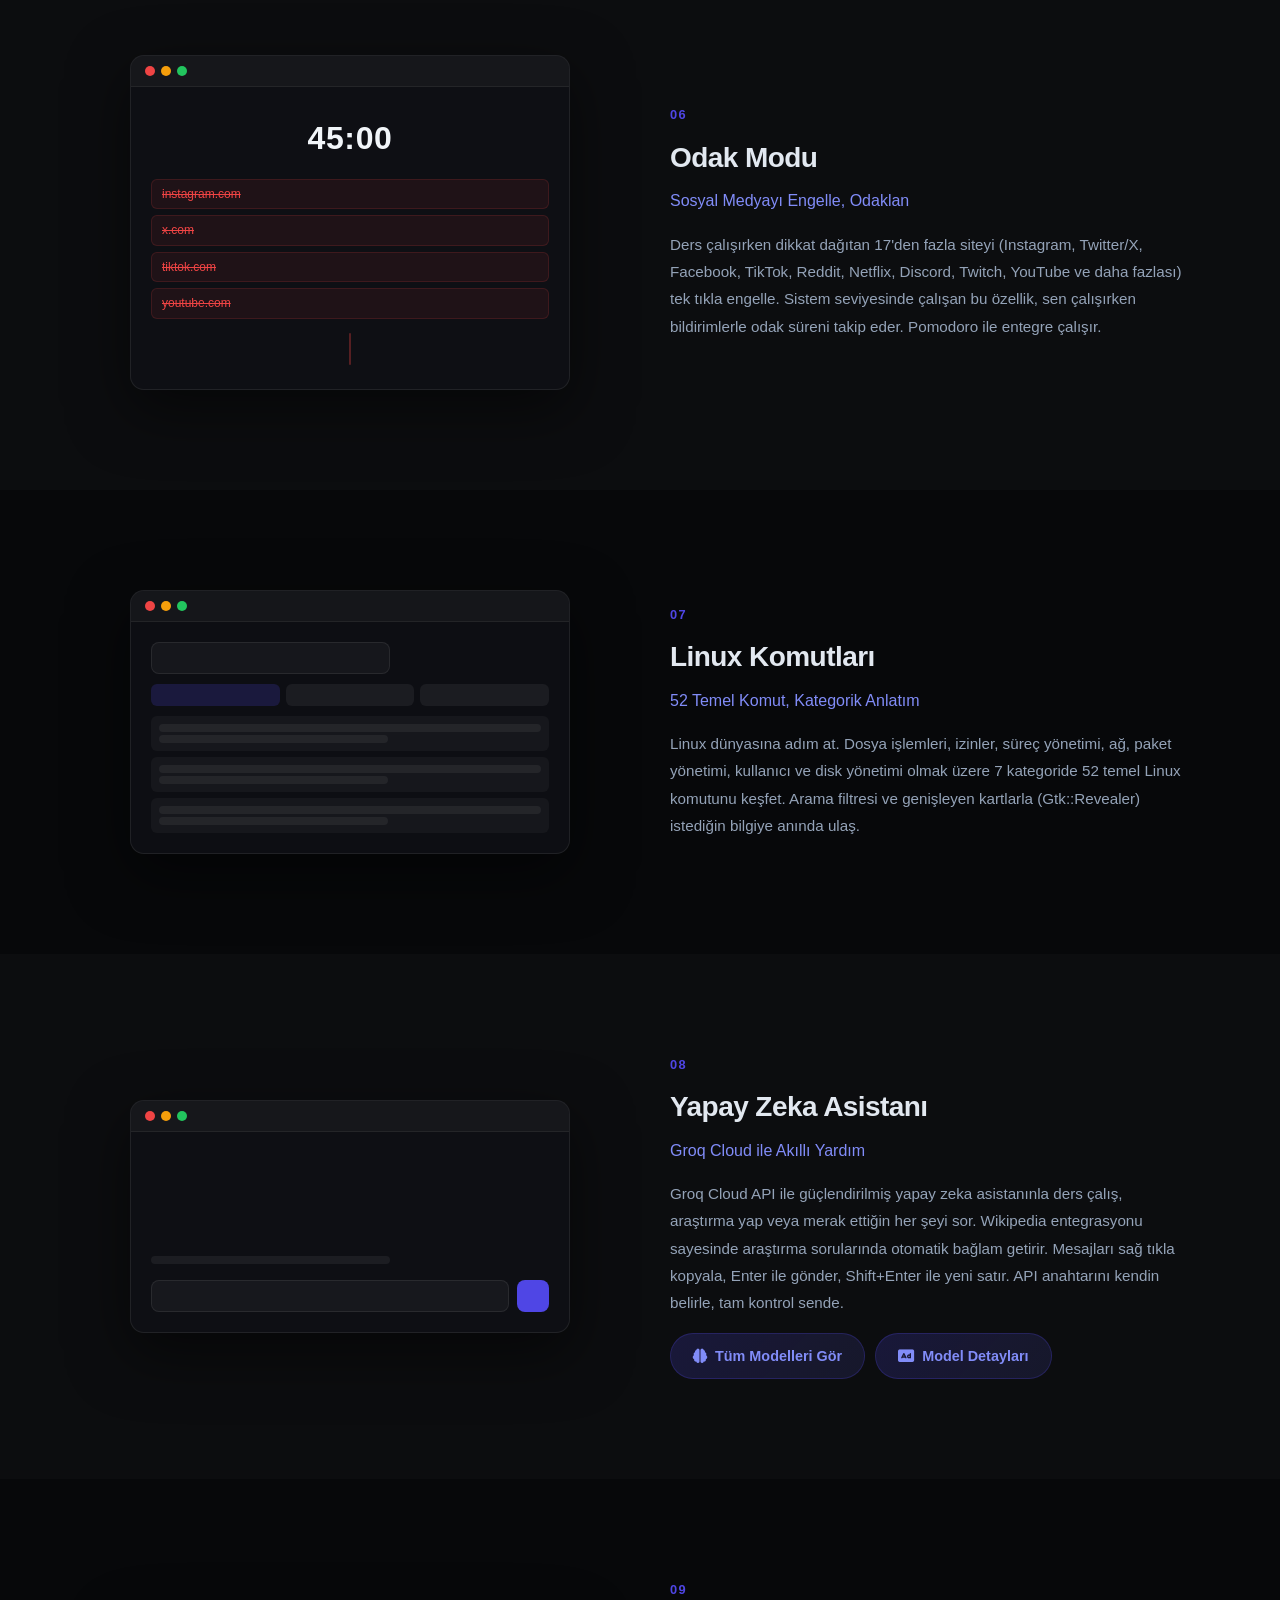
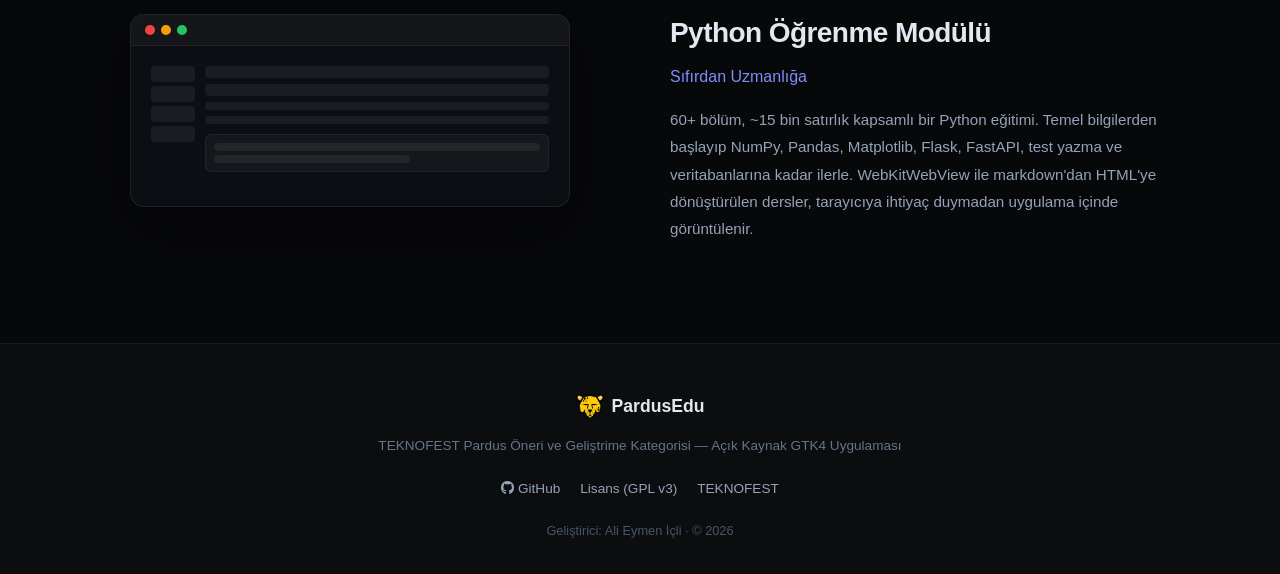
==== commit b1dc3f50: "Add files via upload" ====
--- a/web/index.html
+++ b/web/index.html
@@ -300,7 +300,10 @@
             sağ tıkla kopyala, Enter ile gönder, Shift+Enter ile yeni satır.
             API anahtarını kendin belirle, tam kontrol sende.
            </p>
-          <button class="models-toggle-btn" id="modelsToggleBtn"><i class="fa-solid fa-brain"></i> Tüm Modelleri Gör</button>
+          <div style="display:flex;gap:10px;flex-wrap:wrap;">
+            <button class="models-toggle-btn" id="modelsToggleBtn"><i class="fa-solid fa-brain"></i> Tüm Modelleri Gör</button>
+            <a href="model.html" class="models-toggle-btn" style="text-decoration:none;"><i class="fa-solid fa-rectangle-ad"></i> Model Detayları</a>
+          </div>
         </div>
         <div class="feature-visual">
           <div class="mockup">
@@ -406,9 +409,11 @@
             <button class="model-badge" data-model="gemini25flash" data-company="google"><i class="fa-brands fa-google cl-icon"></i>Gemini 2.5 Flash</button>
             <button class="model-badge" data-model="gemini31flashlite" data-company="google"><i class="fa-brands fa-google cl-icon"></i>Gemini 3.1 Flash Lite</button>
             <button class="model-badge" data-model="gemini25pro" data-company="google"><i class="fa-brands fa-google cl-icon"></i>Gemini 2.5 Pro</button>
+            <button class="model-badge" data-model="gemini31pro" data-company="google"><i class="fa-brands fa-google cl-icon"></i>Gemini 3.1 Pro</button>
             <button class="model-badge" data-model="qwen36flash" data-company="qwen"><img class="cl-icon" src="https://cdn.simpleicons.org/qwen/FF6A00" alt="">Qwen 3.6 Flash</button>
             <button class="model-badge" data-model="qwen3coder" data-company="qwen"><img class="cl-icon" src="https://cdn.simpleicons.org/qwen/FF6A00" alt="">Qwen 3 Coder</button>
             <button class="model-badge" data-model="qwen37max" data-company="qwen"><img class="cl-icon" src="https://cdn.simpleicons.org/qwen/FF6A00" alt="">Qwen 3.7 Max</button>
+            <button class="model-badge" data-model="qwen3nextfree" data-company="qwen"><img class="cl-icon" src="https://cdn.simpleicons.org/qwen/FF6A00" alt="">Qwen3 Next Free</button>
             <button class="model-badge" data-model="deepseekr1" data-company="deepseek"><img class="cl-icon" src="https://cdn.simpleicons.org/deepseek/4FC3F7" alt="">DeepSeek R1</button>
             <button class="model-badge" data-model="deepseekv4pro" data-company="deepseek"><img class="cl-icon" src="https://cdn.simpleicons.org/deepseek/4FC3F7" alt="">DeepSeek V4 Pro</button>
             <button class="model-badge" data-model="deepseekv4flash" data-company="deepseek"><img class="cl-icon" src="https://cdn.simpleicons.org/deepseek/4FC3F7" alt="">DeepSeek V4 Flash Nitro</button>
@@ -417,16 +422,27 @@
             <button class="model-badge" data-model="kimik26" data-company="kimi"><img class="cl-icon" src="https://cdn.simpleicons.org/moonshotai/EC4899" alt="">Kimi K2.6</button>
             <button class="model-badge" data-model="claudehaiku45" data-company="anthropic"><img class="cl-icon" src="https://cdn.simpleicons.org/anthropic/D97706" alt="">Claude Haiku 4.5</button>
             <button class="model-badge" data-model="claudesonnet46" data-company="anthropic"><img class="cl-icon" src="https://cdn.simpleicons.org/anthropic/D97706" alt="">Claude Sonnet 4.6</button>
-            <button class="model-badge" data-model="claudeopus48" data-company="anthropic"><img class="cl-icon" src="https://cdn.simpleicons.org/anthropic/D97706" alt="">Claude Opus 4.8</button>
             <button class="model-badge" data-model="gpt5mini" data-company="openai"><svg class="cl-icon" viewBox="0 0 640 512" width="14" height="14"><path fill="currentColor" d="M260.4 249.8L260.4 201.2C260.4 197.1 261.9 194 265.5 192L363.3 135.7C376.6 128 392.5 124.4 408.9 124.4C470.3 124.4 509.3 172 509.3 222.7C509.3 226.3 509.3 230.4 508.8 234.5L407.3 175.1C401.2 171.5 395 171.5 388.9 175.1L260.4 249.8zM488.7 439.2L488.7 323C488.7 315.8 485.6 310.7 479.5 307.1L351 232.4L393 208.3C396.6 206.3 399.7 206.3 403.2 208.3L501 264.7C529.2 281.1 548.1 315.9 548.1 349.7C548.1 388.6 525.1 424.5 488.7 439.3zM230.2 336.8L188.2 312.2C184.6 310.2 183.1 307.1 183.1 303L183.1 190.4C183.1 135.6 225.1 94.1 281.9 94.1C303.4 94.1 323.4 101.3 340.3 114.1L239.4 172.5C233.3 176.1 230.2 181.2 230.2 188.4L230.2 336.9zM320.6 389L260.4 355.2L260.4 283.5L320.6 249.7L380.8 283.5L380.8 355.2L320.6 389zM359.3 544.7C337.8 544.7 317.8 537.5 300.9 524.7L401.8 466.3C407.9 462.7 411 457.6 411 450.4L411 301.9L453.5 326.5C457.1 328.5 458.6 331.6 458.6 335.7L458.6 448.3C458.6 503.1 416.1 544.6 359.3 544.6zM237.8 430.5L140.1 374.2C111.9 357.8 93 323 93 289.2C93 249.8 116.6 214.4 152.9 199.6L152.9 316.3C152.9 323.5 156 328.6 162.1 332.2L290.1 406.4L248.1 430.5C244.5 432.5 241.4 432.5 237.9 430.5zM232.2 514.5C174.3 514.5 131.8 471 131.8 417.2C131.8 413.1 132.3 409 132.8 404.9L233.7 463.3C239.8 466.9 246 466.9 252.1 463.3L380.6 389.1L380.6 437.7C380.6 441.8 379.1 444.9 375.5 446.9L277.7 503.2C264.4 510.9 248.5 514.5 232.1 514.5zM359.2 575.4C421.2 575.4 472.9 531.4 484.6 473C541.9 458.1 578.8 404.4 578.8 349.6C578.8 313.8 563.4 278.9 535.8 253.9C538.4 243.1 539.9 232.4 539.9 221.6C539.9 148.4 480.5 93.6 411.9 93.6C398.1 93.6 384.8 95.6 371.5 100.3C348.5 77.8 316.7 63.4 281.9 63.4C219.9 63.4 168.2 107.4 156.5 165.8C99.2 180.6 62.3 234.4 62.3 289.2C62.3 325 77.7 359.9 105.3 384.9C102.7 395.7 101.2 406.4 101.2 417.2C101.2 490.4 160.6 545.2 229.2 545.2C243 545.2 256.3 543.2 269.6 538.5C292.6 561 324.4 575.4 359.2 575.4z"/></svg>ChatGPT 5 Mini</button>
             <button class="model-badge" data-model="gpt4omini" data-company="openai"><svg class="cl-icon" viewBox="0 0 640 512" width="14" height="14"><path fill="currentColor" d="M260.4 249.8L260.4 201.2C260.4 197.1 261.9 194 265.5 192L363.3 135.7C376.6 128 392.5 124.4 408.9 124.4C470.3 124.4 509.3 172 509.3 222.7C509.3 226.3 509.3 230.4 508.8 234.5L407.3 175.1C401.2 171.5 395 171.5 388.9 175.1L260.4 249.8zM488.7 439.2L488.7 323C488.7 315.8 485.6 310.7 479.5 307.1L351 232.4L393 208.3C396.6 206.3 399.7 206.3 403.2 208.3L501 264.7C529.2 281.1 548.1 315.9 548.1 349.7C548.1 388.6 525.1 424.5 488.7 439.3zM230.2 336.8L188.2 312.2C184.6 310.2 183.1 307.1 183.1 303L183.1 190.4C183.1 135.6 225.1 94.1 281.9 94.1C303.4 94.1 323.4 101.3 340.3 114.1L239.4 172.5C233.3 176.1 230.2 181.2 230.2 188.4L230.2 336.9zM320.6 389L260.4 355.2L260.4 283.5L320.6 249.7L380.8 283.5L380.8 355.2L320.6 389zM359.3 544.7C337.8 544.7 317.8 537.5 300.9 524.7L401.8 466.3C407.9 462.7 411 457.6 411 450.4L411 301.9L453.5 326.5C457.1 328.5 458.6 331.6 458.6 335.7L458.6 448.3C458.6 503.1 416.1 544.6 359.3 544.6zM237.8 430.5L140.1 374.2C111.9 357.8 93 323 93 289.2C93 249.8 116.6 214.4 152.9 199.6L152.9 316.3C152.9 323.5 156 328.6 162.1 332.2L290.1 406.4L248.1 430.5C244.5 432.5 241.4 432.5 237.9 430.5zM232.2 514.5C174.3 514.5 131.8 471 131.8 417.2C131.8 413.1 132.3 409 132.8 404.9L233.7 463.3C239.8 466.9 246 466.9 252.1 463.3L380.6 389.1L380.6 437.7C380.6 441.8 379.1 444.9 375.5 446.9L277.7 503.2C264.4 510.9 248.5 514.5 232.1 514.5zM359.2 575.4C421.2 575.4 472.9 531.4 484.6 473C541.9 458.1 578.8 404.4 578.8 349.6C578.8 313.8 563.4 278.9 535.8 253.9C538.4 243.1 539.9 232.4 539.9 221.6C539.9 148.4 480.5 93.6 411.9 93.6C398.1 93.6 384.8 95.6 371.5 100.3C348.5 77.8 316.7 63.4 281.9 63.4C219.9 63.4 168.2 107.4 156.5 165.8C99.2 180.6 62.3 234.4 62.3 289.2C62.3 325 77.7 359.9 105.3 384.9C102.7 395.7 101.2 406.4 101.2 417.2C101.2 490.4 160.6 545.2 229.2 545.2C243 545.2 256.3 543.2 269.6 538.5C292.6 561 324.4 575.4 359.2 575.4z"/></svg>ChatGPT 4o Mini</button>
             <button class="model-badge" data-model="gpt41mini" data-company="openai"><svg class="cl-icon" viewBox="0 0 640 512" width="14" height="14"><path fill="currentColor" d="M260.4 249.8L260.4 201.2C260.4 197.1 261.9 194 265.5 192L363.3 135.7C376.6 128 392.5 124.4 408.9 124.4C470.3 124.4 509.3 172 509.3 222.7C509.3 226.3 509.3 230.4 508.8 234.5L407.3 175.1C401.2 171.5 395 171.5 388.9 175.1L260.4 249.8zM488.7 439.2L488.7 323C488.7 315.8 485.6 310.7 479.5 307.1L351 232.4L393 208.3C396.6 206.3 399.7 206.3 403.2 208.3L501 264.7C529.2 281.1 548.1 315.9 548.1 349.7C548.1 388.6 525.1 424.5 488.7 439.3zM230.2 336.8L188.2 312.2C184.6 310.2 183.1 307.1 183.1 303L183.1 190.4C183.1 135.6 225.1 94.1 281.9 94.1C303.4 94.1 323.4 101.3 340.3 114.1L239.4 172.5C233.3 176.1 230.2 181.2 230.2 188.4L230.2 336.9zM320.6 389L260.4 355.2L260.4 283.5L320.6 249.7L380.8 283.5L380.8 355.2L320.6 389zM359.3 544.7C337.8 544.7 317.8 537.5 300.9 524.7L401.8 466.3C407.9 462.7 411 457.6 411 450.4L411 301.9L453.5 326.5C457.1 328.5 458.6 331.6 458.6 335.7L458.6 448.3C458.6 503.1 416.1 544.6 359.3 544.6zM237.8 430.5L140.1 374.2C111.9 357.8 93 323 93 289.2C93 249.8 116.6 214.4 152.9 199.6L152.9 316.3C152.9 323.5 156 328.6 162.1 332.2L290.1 406.4L248.1 430.5C244.5 432.5 241.4 432.5 237.9 430.5zM232.2 514.5C174.3 514.5 131.8 471 131.8 417.2C131.8 413.1 132.3 409 132.8 404.9L233.7 463.3C239.8 466.9 246 466.9 252.1 463.3L380.6 389.1L380.6 437.7C380.6 441.8 379.1 444.9 375.5 446.9L277.7 503.2C264.4 510.9 248.5 514.5 232.1 514.5zM359.2 575.4C421.2 575.4 472.9 531.4 484.6 473C541.9 458.1 578.8 404.4 578.8 349.6C578.8 313.8 563.4 278.9 535.8 253.9C538.4 243.1 539.9 232.4 539.9 221.6C539.9 148.4 480.5 93.6 411.9 93.6C398.1 93.6 384.8 95.6 371.5 100.3C348.5 77.8 316.7 63.4 281.9 63.4C219.9 63.4 168.2 107.4 156.5 165.8C99.2 180.6 62.3 234.4 62.3 289.2C62.3 325 77.7 359.9 105.3 384.9C102.7 395.7 101.2 406.4 101.2 417.2C101.2 490.4 160.6 545.2 229.2 545.2C243 545.2 256.3 543.2 269.6 538.5C292.6 561 324.4 575.4 359.2 575.4z"/></svg>ChatGPT 4.1 Mini</button>
           </div>
         </div>
+        <div class="models-list-section">
+          <h4>Google Gemini (Doğrudan)</h4>
+          <div class="model-grid">
+            <button class="model-badge" data-model="gemini25flashlite" data-company="google"><i class="fa-brands fa-google cl-icon"></i>Gemini 2.5 Flash Lite</button>
+            <button class="model-badge" data-model="gemini31flashlite_g" data-company="google"><i class="fa-brands fa-google cl-icon"></i>Gemini 3.1 Flash Lite</button>
+            <button class="model-badge" data-model="gemini25flash_g" data-company="google"><i class="fa-brands fa-google cl-icon"></i>Gemini 2.5 Flash</button>
+            <button class="model-badge" data-model="gemini35flash_g" data-company="google"><i class="fa-brands fa-google cl-icon"></i>Gemini 3.5 Flash</button>
+            <button class="model-badge" data-model="gemini25pro_g" data-company="google"><i class="fa-brands fa-google cl-icon"></i>Gemini 2.5 Pro</button>
+            <button class="model-badge" data-model="gemini3pro" data-company="google"><i class="fa-brands fa-google cl-icon"></i>Gemini 3 Pro</button>
+            <button class="model-badge" data-model="gemini31pro_g" data-company="google"><i class="fa-brands fa-google cl-icon"></i>Gemini 3.1 Pro</button>
+          </div>
+        </div>
       </div>
     </div>
   </div>
-
+ 
   <script src="js/main.js"></script>
 </body>
 </html>
--- a/web/css/style.css
+++ b/web/css/style.css
@@ -962,9 +962,51 @@
     display: flex;
   }
 
+  .hero {
+    padding: 80px 20px 48px;
+    min-height: auto;
+  }
+
+  .hero h1 {
+    font-size: clamp(1.6rem, 5.5vw, 2.4rem);
+  }
+
+  .hero p {
+    font-size: .95rem;
+  }
+
+  .hero-actions {
+    flex-direction: column;
+    align-items: center;
+    gap: 10px;
+  }
+
+  .hero-actions .btn {
+    width: 100%;
+    max-width: 280px;
+    justify-content: center;
+  }
+
+  .hero-features {
+    gap: 8px;
+  }
+
+  .hero-feature {
+    font-size: .75rem;
+    padding: 4px 10px;
+  }
+
+  .hero-scroll {
+    display: none;
+  }
+
   .feature-container {
     grid-template-columns: 1fr;
-    gap: 36px;
+    gap: 28px;
+  }
+
+  .feature {
+    padding: 60px 20px;
   }
 
   .feature.right .feature-container {
@@ -983,20 +1025,232 @@
     order: 0;
   }
 
+  .feature-text h2 {
+    font-size: 1.4rem;
+  }
+
+  .feature-text p {
+    font-size: .9rem;
+  }
+
   .mockup {
     max-width: 100%;
   }
 
-  .hero-features {
-    gap: 10px;
-  }
-
-  .hero-feature {
-    font-size: .8rem;
-    padding: 4px 12px;
+  .mockup:hover {
+    transform: none;
   }
 
   .ai-models .model-grid {
     justify-content: center;
   }
-}
+
+  .footer {
+    padding: 32px 20px 24px;
+  }
+
+  .footer-links {
+    flex-direction: column;
+    gap: 12px;
+    align-items: center;
+  }
+
+  .modal {
+    padding: 32px 24px 28px;
+    margin: 12px;
+  }
+
+  .modal-models {
+    max-height: 85vh;
+  }
+
+  .modal p {
+    font-size: .9rem;
+  }
+
+  .modal h3 {
+    font-size: 1.15rem;
+  }
+}
+
+@media (max-width: 480px) {
+  .nav-container {
+    padding: 0 16px;
+  }
+
+  .hero {
+    padding: 70px 16px 40px;
+  }
+
+  .hero h1 {
+    font-size: clamp(1.35rem, 6vw, 1.8rem);
+  }
+
+  .hero p {
+    font-size: .88rem;
+    margin-bottom: 24px;
+  }
+
+  .hero-badge {
+    font-size: .65rem;
+    padding: 4px 14px;
+  }
+
+  .hero-features {
+    gap: 6px;
+  }
+
+  .hero-feature {
+    font-size: .7rem;
+    padding: 3px 8px;
+    gap: 4px;
+  }
+
+  .hf-icon {
+    font-size: .85rem;
+  }
+
+  .hero-actions .btn {
+    max-width: 220px;
+    padding: 8px 18px;
+    font-size: .82rem;
+    border-radius: 10px;
+  }
+
+  .feature {
+    padding: 48px 16px;
+  }
+
+  .feature-container {
+    gap: 24px;
+  }
+
+  .feature-text h2 {
+    font-size: 1.25rem;
+  }
+
+  .feature-text h3 {
+    font-size: .88rem;
+  }
+
+  .feature-text p {
+    font-size: .85rem;
+    line-height: 1.7;
+  }
+
+  .feature-number {
+    font-size: .7rem;
+  }
+
+  .mockup-body {
+    padding: 14px;
+  }
+
+  .pomo-mock {
+    padding: 20px 14px;
+  }
+
+  .pomo-circle {
+    width: 90px;
+    height: 90px;
+  }
+
+  .pomo-ring span {
+    font-size: 1.15rem;
+  }
+
+  .focus-mock {
+    padding: 18px 14px;
+  }
+
+  .focus-timer span {
+    font-size: 1.5rem;
+  }
+
+  .note-mock {
+    min-height: 120px;
+  }
+
+  .note-sidebar {
+    width: 44px;
+  }
+
+  .py-mock {
+    min-height: 120px;
+  }
+
+  .dash-cards {
+    grid-template-columns: 1fr 1fr;
+  }
+
+  .dash-card:last-child {
+    display: none;
+  }
+
+  .sched-header span {
+    height: 10px;
+  }
+
+  .sched-grid span {
+    height: 20px;
+  }
+
+  .modal {
+    padding: 28px 20px 24px;
+    margin: 8px;
+    border-radius: 16px;
+  }
+
+  .modal h3 {
+    font-size: 1.05rem;
+  }
+
+  .modal p {
+    font-size: .85rem;
+  }
+
+  .modal-icon {
+    width: 44px;
+    height: 44px;
+    border-radius: 12px;
+    margin-bottom: 16px;
+  }
+
+  .modal-close {
+    width: 32px;
+    height: 32px;
+    top: 10px;
+    right: 10px;
+  }
+
+  .models-toggle-btn {
+    font-size: .82rem;
+    padding: 8px 18px;
+  }
+
+  .model-badge {
+    font-size: .72rem;
+    padding: 4px 11px;
+  }
+
+  .cl-icon {
+    width: 12px;
+    height: 12px;
+  }
+
+  .models-list-section h4 {
+    font-size: .75rem;
+  }
+
+  .footer {
+    padding: 28px 16px 20px;
+  }
+
+  .footer-desc {
+    font-size: .78rem;
+  }
+
+  .footer-links a {
+    font-size: .8rem;
+  }
+}
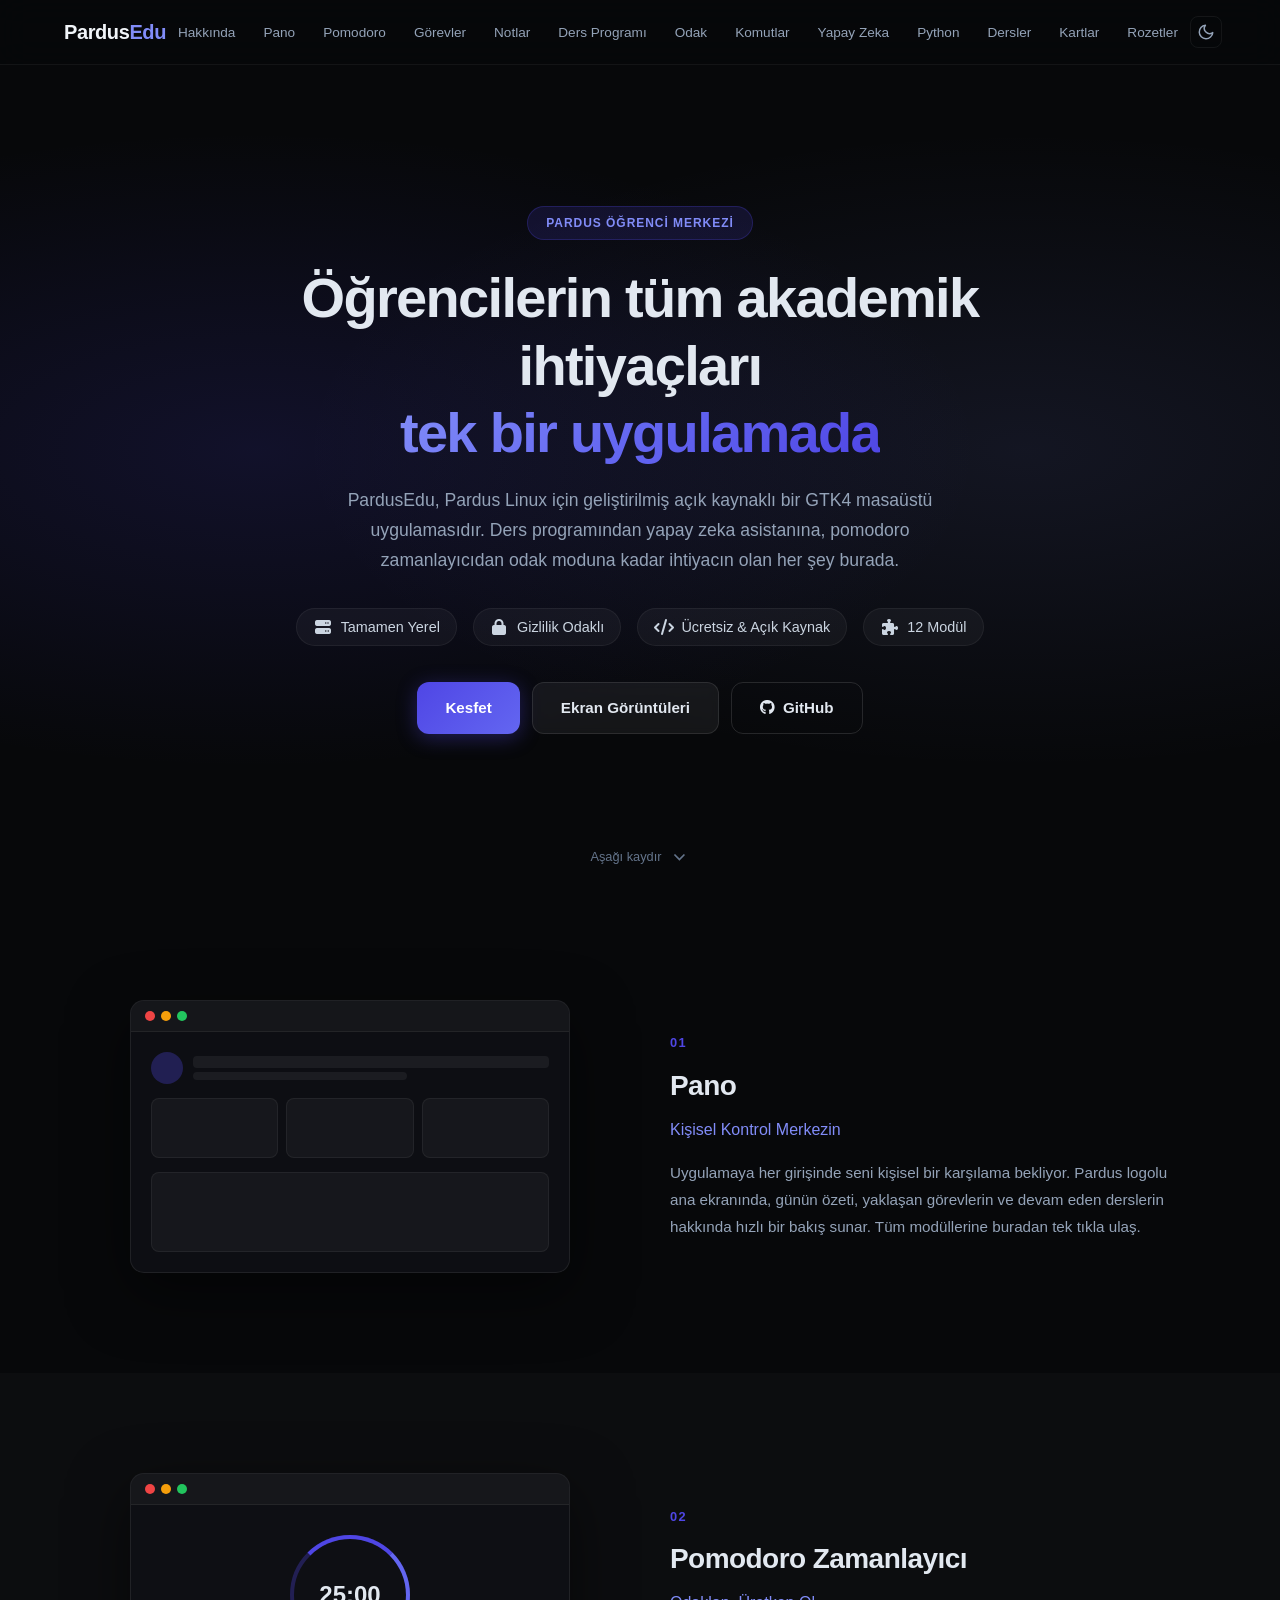
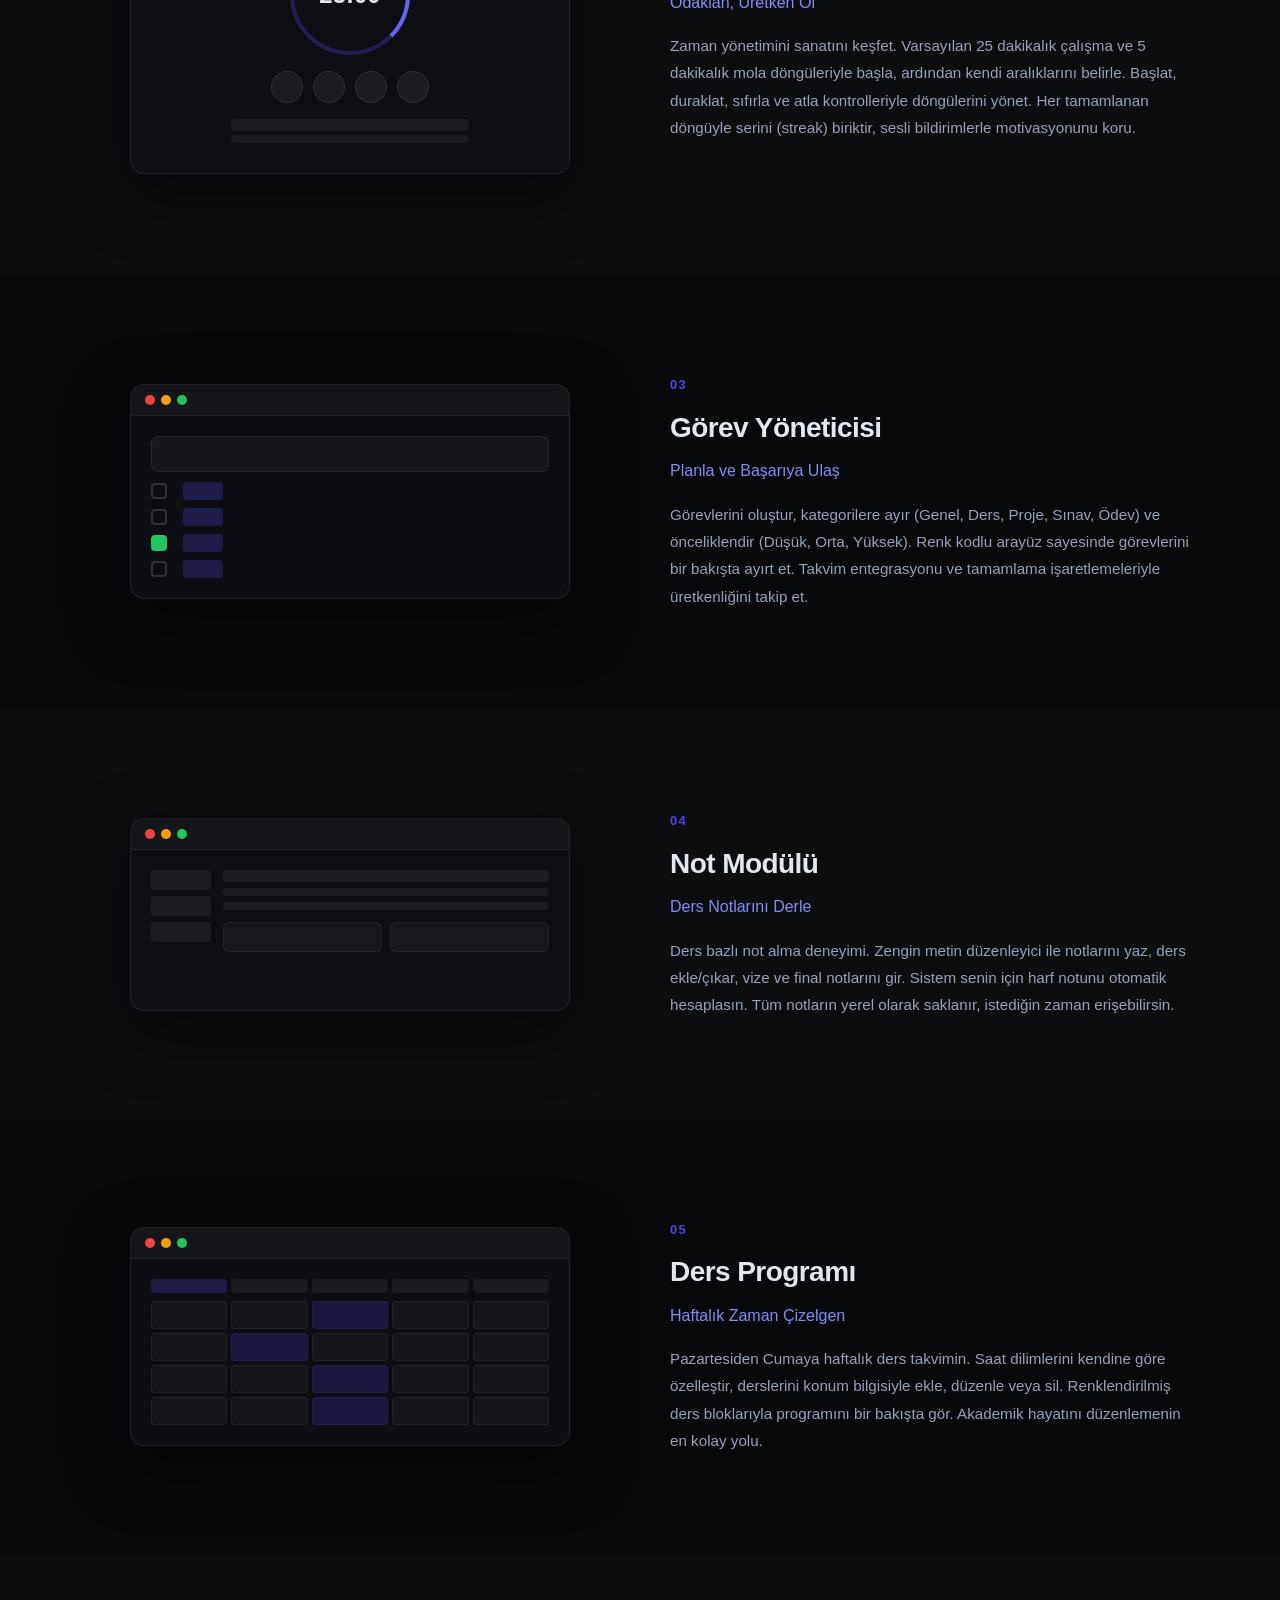
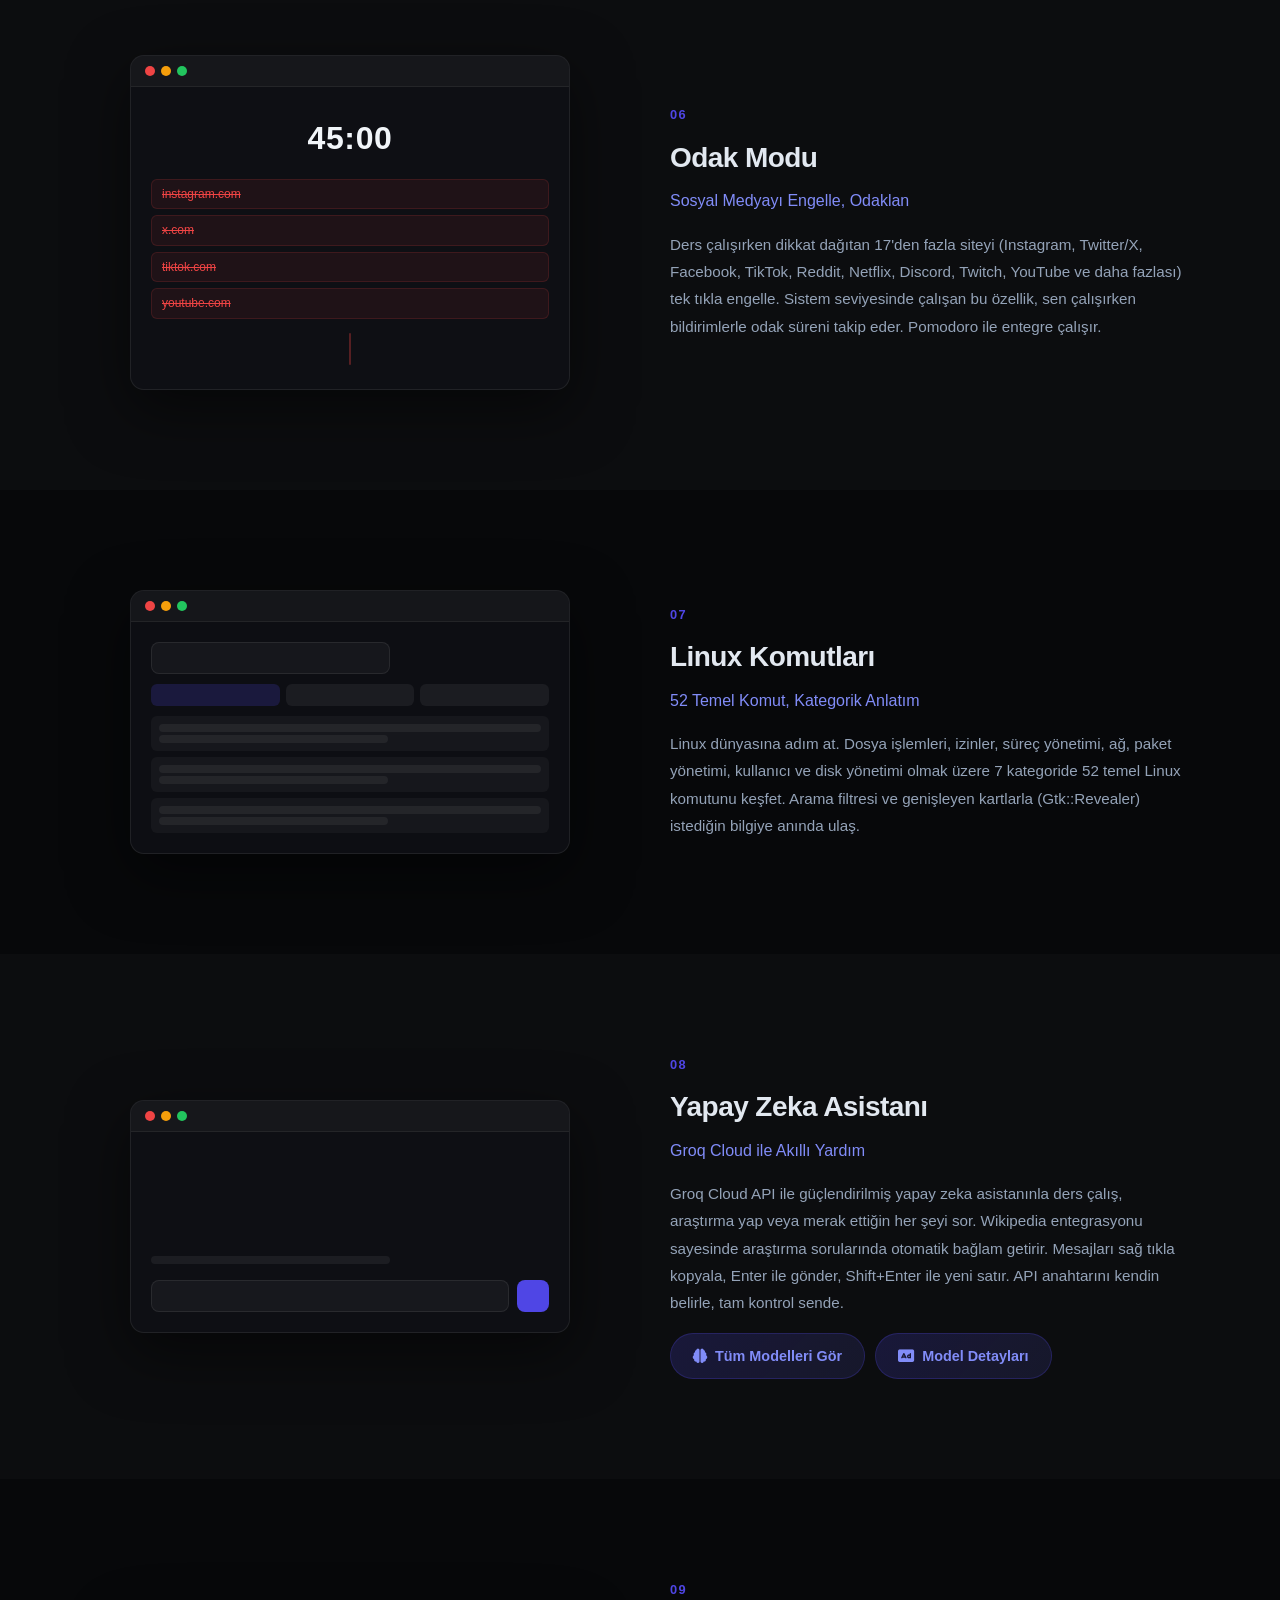
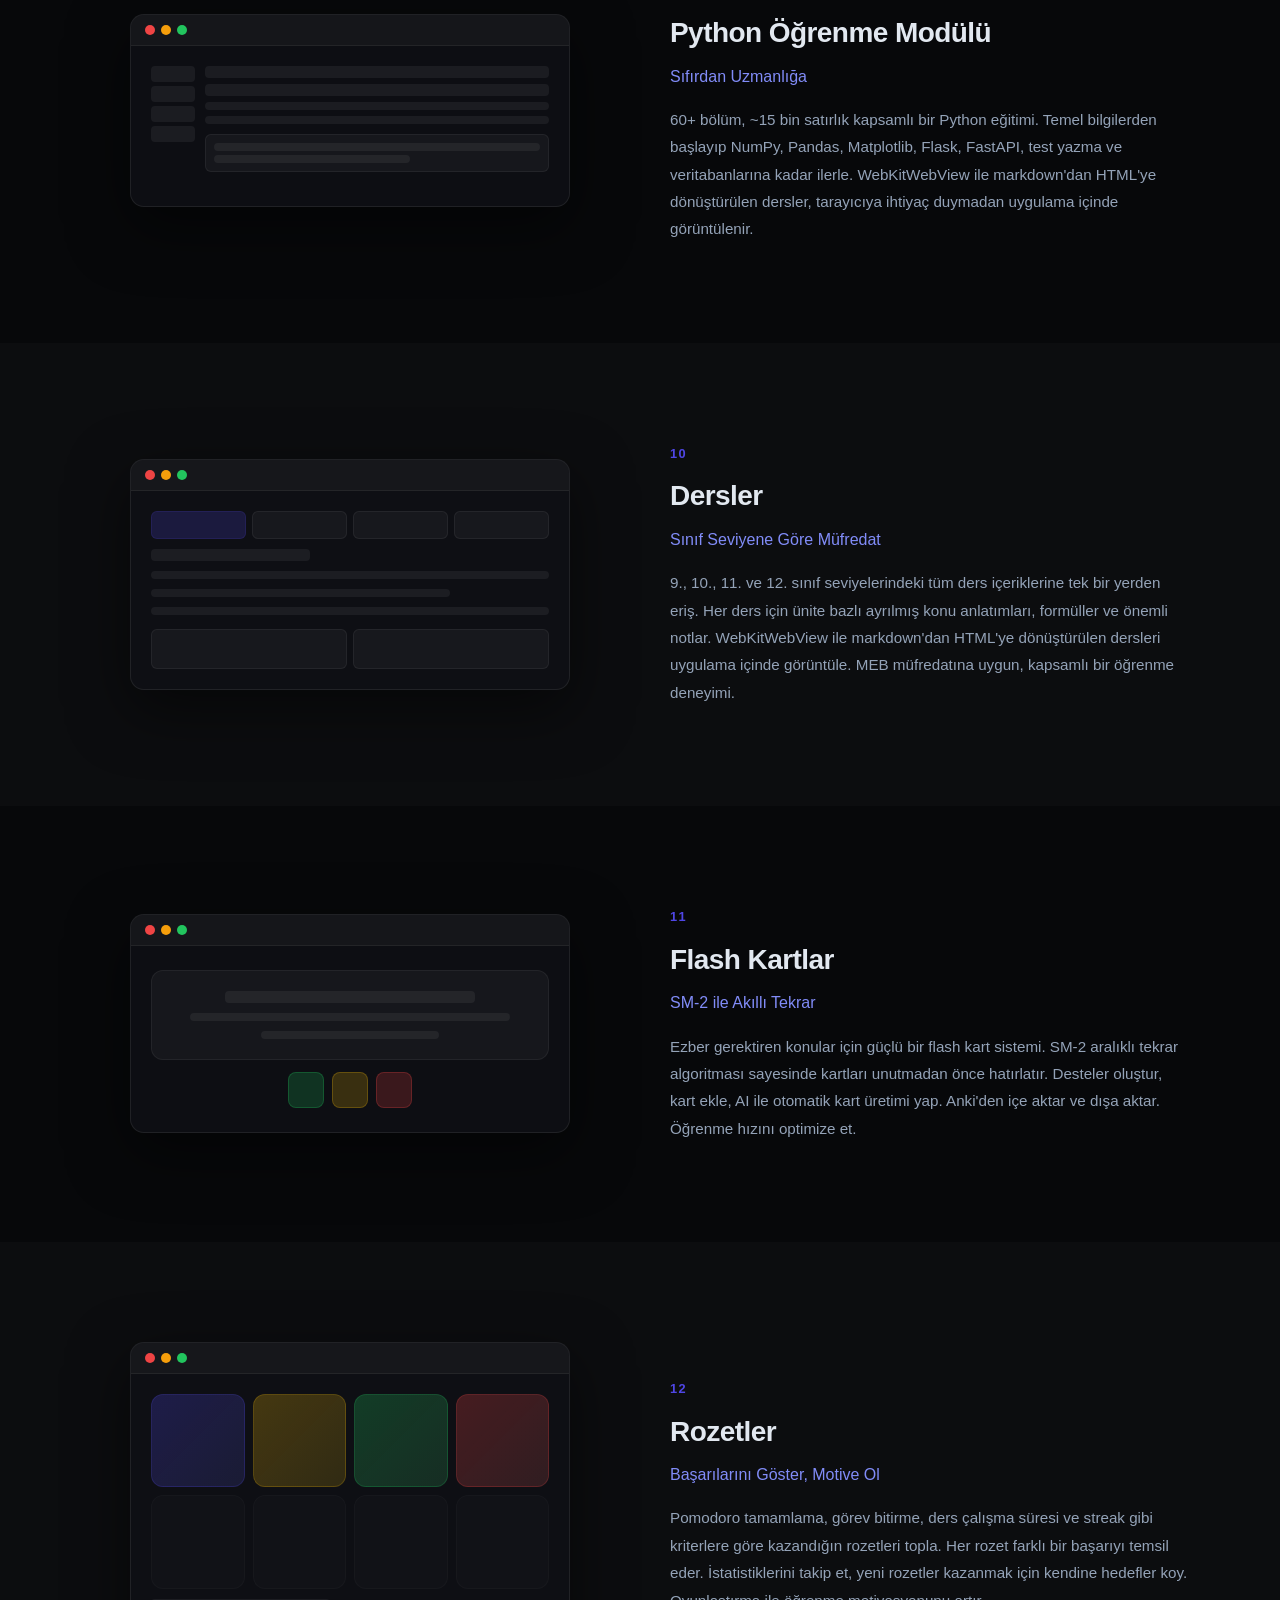
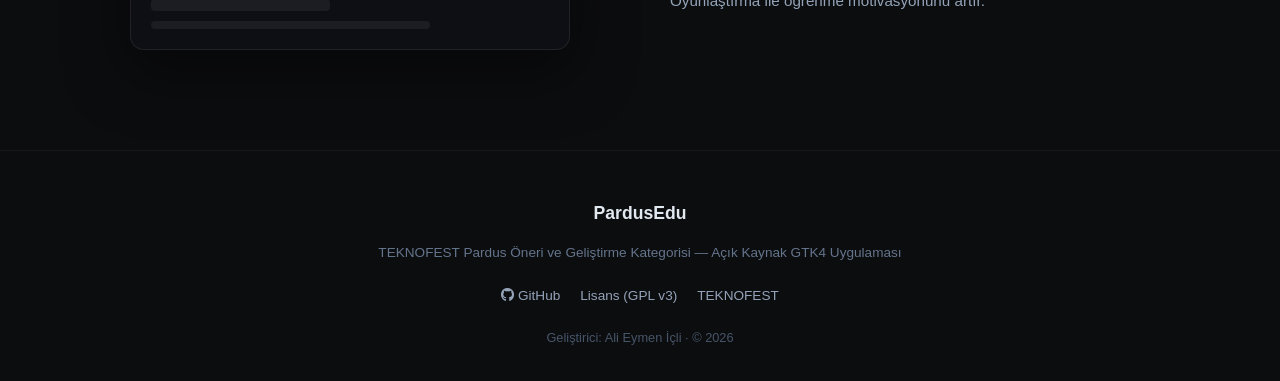
==== commit 5a845dcd: "update web" ====
--- a/web/index.html
+++ b/web/index.html
@@ -12,7 +12,6 @@
   <nav class="navbar" id="navbar">
     <div class="nav-container">
       <a href="#" class="nav-logo">
-        <img src="img/pardus.png" alt="Pardus" class="logo-img">
         <span>Pardus<span class="logo-highlight">Edu</span></span>
       </a>
       <ul class="nav-links" id="navLinks">
@@ -26,6 +25,9 @@
         <li><a href="#commands">Komutlar</a></li>
         <li><a href="#ai">Yapay Zeka</a></li>
         <li><a href="#python">Python</a></li>
+        <li><a href="#dersler">Dersler</a></li>
+        <li><a href="#flashcards">Kartlar</a></li>
+        <li><a href="#badges">Rozetler</a></li>
       </ul>
       <div class="nav-actions">
         <button class="theme-btn" id="themeBtn" aria-label="Temayı değiştir">
@@ -58,7 +60,7 @@
         <div class="hero-feature"><i class="fa-solid fa-server hf-icon"></i> Tamamen Yerel</div>
         <div class="hero-feature"><i class="fa-solid fa-lock hf-icon"></i> Gizlilik Odaklı</div>
         <div class="hero-feature"><i class="fa-solid fa-code hf-icon"></i> Ücretsiz & Açık Kaynak</div>
-        <div class="hero-feature"><i class="fa-solid fa-puzzle-piece hf-icon"></i> 9 Modül</div>
+        <div class="hero-feature"><i class="fa-solid fa-puzzle-piece hf-icon"></i> 12 Modül</div>
       </div>
       <div class="hero-actions">
         <a href="#dashboard" class="btn btn-primary">Kesfet</a>
@@ -349,15 +351,122 @@
       </div>
     </section>
 
+    <section class="feature left" id="dersler">
+      <div class="feature-container">
+        <div class="feature-visual">
+          <div class="mockup">
+            <div class="mockup-bar"><span></span><span></span><span></span></div>
+            <div class="mockup-body" style="gap:10px;min-height:180px;">
+              <div style="display:flex;gap:6px;">
+                <span style="flex:1;height:28px;border-radius:6px;background:rgba(79,70,229,.2);border:1px solid rgba(79,70,229,.15);"></span>
+                <span style="flex:1;height:28px;border-radius:6px;background:var(--card-bg);border:1px solid var(--card-border);"></span>
+                <span style="flex:1;height:28px;border-radius:6px;background:var(--card-bg);border:1px solid var(--card-border);"></span>
+                <span style="flex:1;height:28px;border-radius:6px;background:var(--card-bg);border:1px solid var(--card-border);"></span>
+              </div>
+              <span class="m-line l1" style="width:40%;"></span>
+              <span class="m-line l2"></span>
+              <span class="m-line l2" style="width:75%;"></span>
+              <span class="m-line l2"></span>
+              <div style="display:flex;gap:6px;margin-top:4px;">
+                <span style="flex:1;height:40px;border-radius:6px;background:var(--card-bg);border:1px solid var(--card-border);"></span>
+                <span style="flex:1;height:40px;border-radius:6px;background:var(--card-bg);border:1px solid var(--card-border);"></span>
+              </div>
+            </div>
+          </div>
+        </div>
+        <div class="feature-text">
+          <div class="feature-number">10</div>
+          <h2>Dersler</h2>
+          <h3>Sınıf Seviyene Göre Müfredat</h3>
+          <p>
+            9., 10., 11. ve 12. sınıf seviyelerindeki tüm ders içeriklerine tek bir
+            yerden eriş. Her ders için ünite bazlı ayrılmış konu anlatımları,
+            formüller ve önemli notlar. WebKitWebView ile markdown'dan HTML'ye
+            dönüştürülen dersleri uygulama içinde görüntüle. MEB müfredatına
+            uygun, kapsamlı bir öğrenme deneyimi.
+          </p>
+        </div>
+      </div>
+    </section>
+
+    <section class="feature right" id="flashcards">
+      <div class="feature-container">
+        <div class="feature-text">
+          <div class="feature-number">11</div>
+          <h2>Flash Kartlar</h2>
+          <h3>SM-2 ile Akıllı Tekrar</h3>
+          <p>
+            Ezber gerektiren konular için güçlü bir flash kart sistemi. SM-2
+            aralıklı tekrar algoritması sayesinde kartları unutmadan önce
+            hatırlatır. Desteler oluştur, kart ekle, AI ile otomatik kart
+            üretimi yap. Anki'den içe aktar ve dışa aktar. Öğrenme hızını
+            optimize et.
+          </p>
+        </div>
+        <div class="feature-visual">
+          <div class="mockup">
+            <div class="mockup-bar"><span></span><span></span><span></span></div>
+            <div class="mockup-body" style="gap:12px;padding:24px 20px;align-items:center;">
+              <div style="width:100%;padding:20px;border-radius:12px;background:var(--card-bg);border:1px solid var(--card-border);display:flex;flex-direction:column;gap:10px;align-items:center;">
+                <span class="m-line l1" style="width:70%;"></span>
+                <span class="m-line l2" style="width:90%;"></span>
+                <span class="m-line l2" style="width:50%;"></span>
+              </div>
+              <div style="display:flex;gap:8px;">
+                <span style="width:36px;height:36px;border-radius:8px;background:rgba(34,197,94,.2);border:1px solid rgba(34,197,94,.25);"></span>
+                <span style="width:36px;height:36px;border-radius:8px;background:rgba(234,179,8,.2);border:1px solid rgba(234,179,8,.25);"></span>
+                <span style="width:36px;height:36px;border-radius:8px;background:rgba(239,68,68,.2);border:1px solid rgba(239,68,68,.25);"></span>
+              </div>
+            </div>
+          </div>
+        </div>
+      </div>
+    </section>
+
+    <section class="feature left" id="badges">
+      <div class="feature-container">
+        <div class="feature-visual">
+          <div class="mockup">
+            <div class="mockup-bar"><span></span><span></span><span></span></div>
+            <div class="mockup-body" style="gap:10px;">
+              <div style="display:grid;grid-template-columns:repeat(4,1fr);gap:8px;">
+                <span style="aspect-ratio:1;border-radius:12px;background:linear-gradient(135deg,rgba(79,70,229,.25),rgba(99,102,241,.15));border:1px solid rgba(79,70,229,.2);"></span>
+                <span style="aspect-ratio:1;border-radius:12px;background:linear-gradient(135deg,rgba(234,179,8,.25),rgba(250,204,21,.15));border:1px solid rgba(234,179,8,.2);"></span>
+                <span style="aspect-ratio:1;border-radius:12px;background:linear-gradient(135deg,rgba(34,197,94,.25),rgba(74,222,128,.15));border:1px solid rgba(34,197,94,.2);"></span>
+                <span style="aspect-ratio:1;border-radius:12px;background:linear-gradient(135deg,rgba(239,68,68,.25),rgba(248,113,113,.15));border:1px solid rgba(239,68,68,.2);"></span>
+                <span style="aspect-ratio:1;border-radius:12px;background:var(--card-bg);border:1px solid var(--card-border);opacity:.4;"></span>
+                <span style="aspect-ratio:1;border-radius:12px;background:var(--card-bg);border:1px solid var(--card-border);opacity:.4;"></span>
+                <span style="aspect-ratio:1;border-radius:12px;background:var(--card-bg);border:1px solid var(--card-border);opacity:.4;"></span>
+                <span style="aspect-ratio:1;border-radius:12px;background:var(--card-bg);border:1px solid var(--card-border);opacity:.4;"></span>
+              </div>
+              <span class="m-line l1" style="width:45%;"></span>
+              <span class="m-line l2" style="width:70%;"></span>
+            </div>
+          </div>
+        </div>
+        <div class="feature-text">
+          <div class="feature-number">12</div>
+          <h2>Rozetler</h2>
+          <h3>Başarılarını Göster, Motive Ol</h3>
+          <p>
+            Pomodoro tamamlama, görev bitirme, ders çalışma süresi ve streak
+            gibi kriterlere göre kazandığın rozetleri topla. Her rozet farklı
+            bir başarıyı temsil eder. İstatistiklerini takip et, yeni rozetler
+            kazanmak için kendine hedefler koy. Oyunlaştırma ile öğrenme
+            motivasyonunu artır.
+          </p>
+        </div>
+      </div>
+    </section>
+
   </main>
 
   <footer class="footer">
     <div class="footer-container">
       <div class="footer-brand">
-        <img src="img/pardus.png" alt="Pardus" class="footer-logo-img">
         <span>PardusEdu</span>
       </div>
-      <p class="footer-desc">TEKNOFEST Pardus Öneri ve Geliştrime Kategorisi — Açık Kaynak GTK4 Uygulaması</p>
+      <p class="footer-desc">TEKNOFEST Pardus Öneri ve Geliştirme Kategorisi — Açık Kaynak GTK4 Uygulaması</p>
       <div class="footer-links">
         <a href="https://github.com/coderianx/pardusedu" target="_blank"><i class="fa-brands fa-github"></i> GitHub</a>
         <a href="LICENCE" target="_blank">Lisans (GPL v3)</a>
--- a/web/css/style.css
+++ b/web/css/style.css
@@ -897,11 +897,6 @@
   margin-bottom: 12px;
 }
 
-.footer-logo-img {
-  width: 28px;
-  height: 28px;
-  border-radius: 5px;
-}
 
 .footer-desc {
   font-size: .85rem;
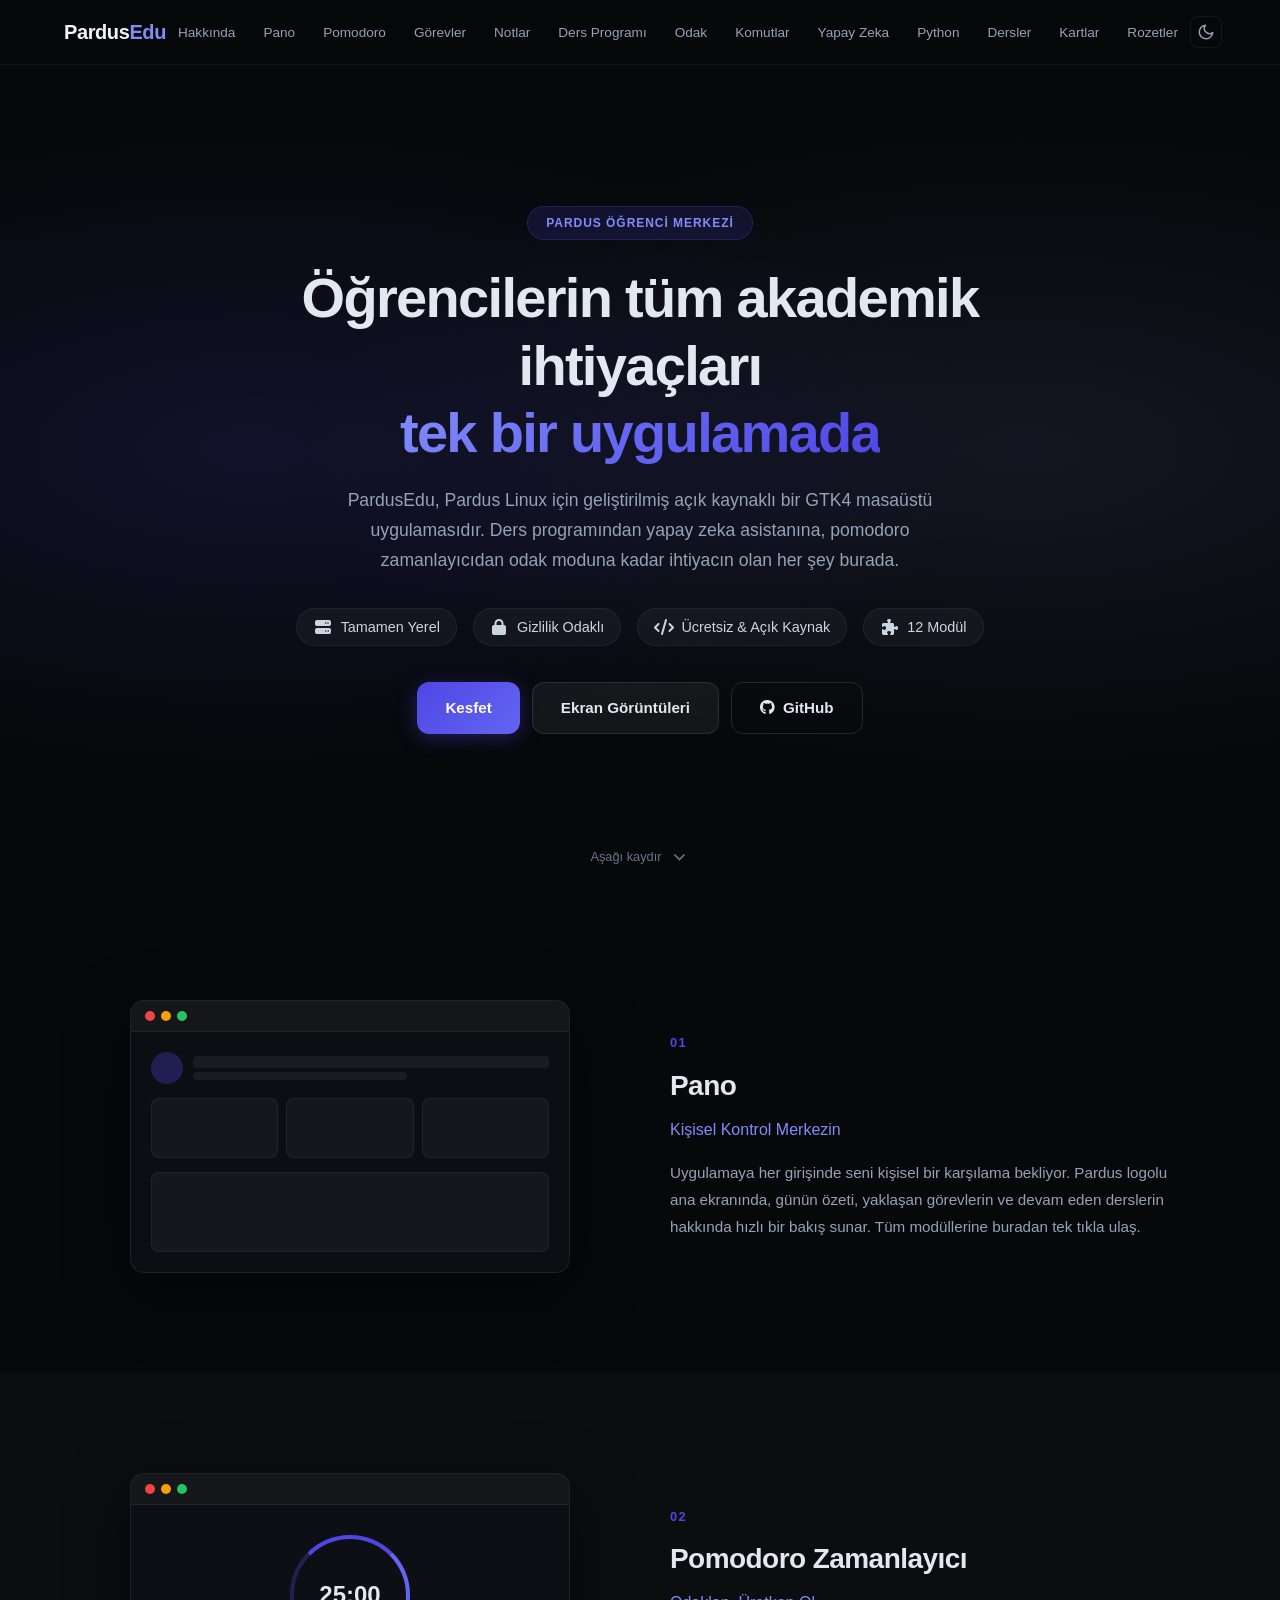
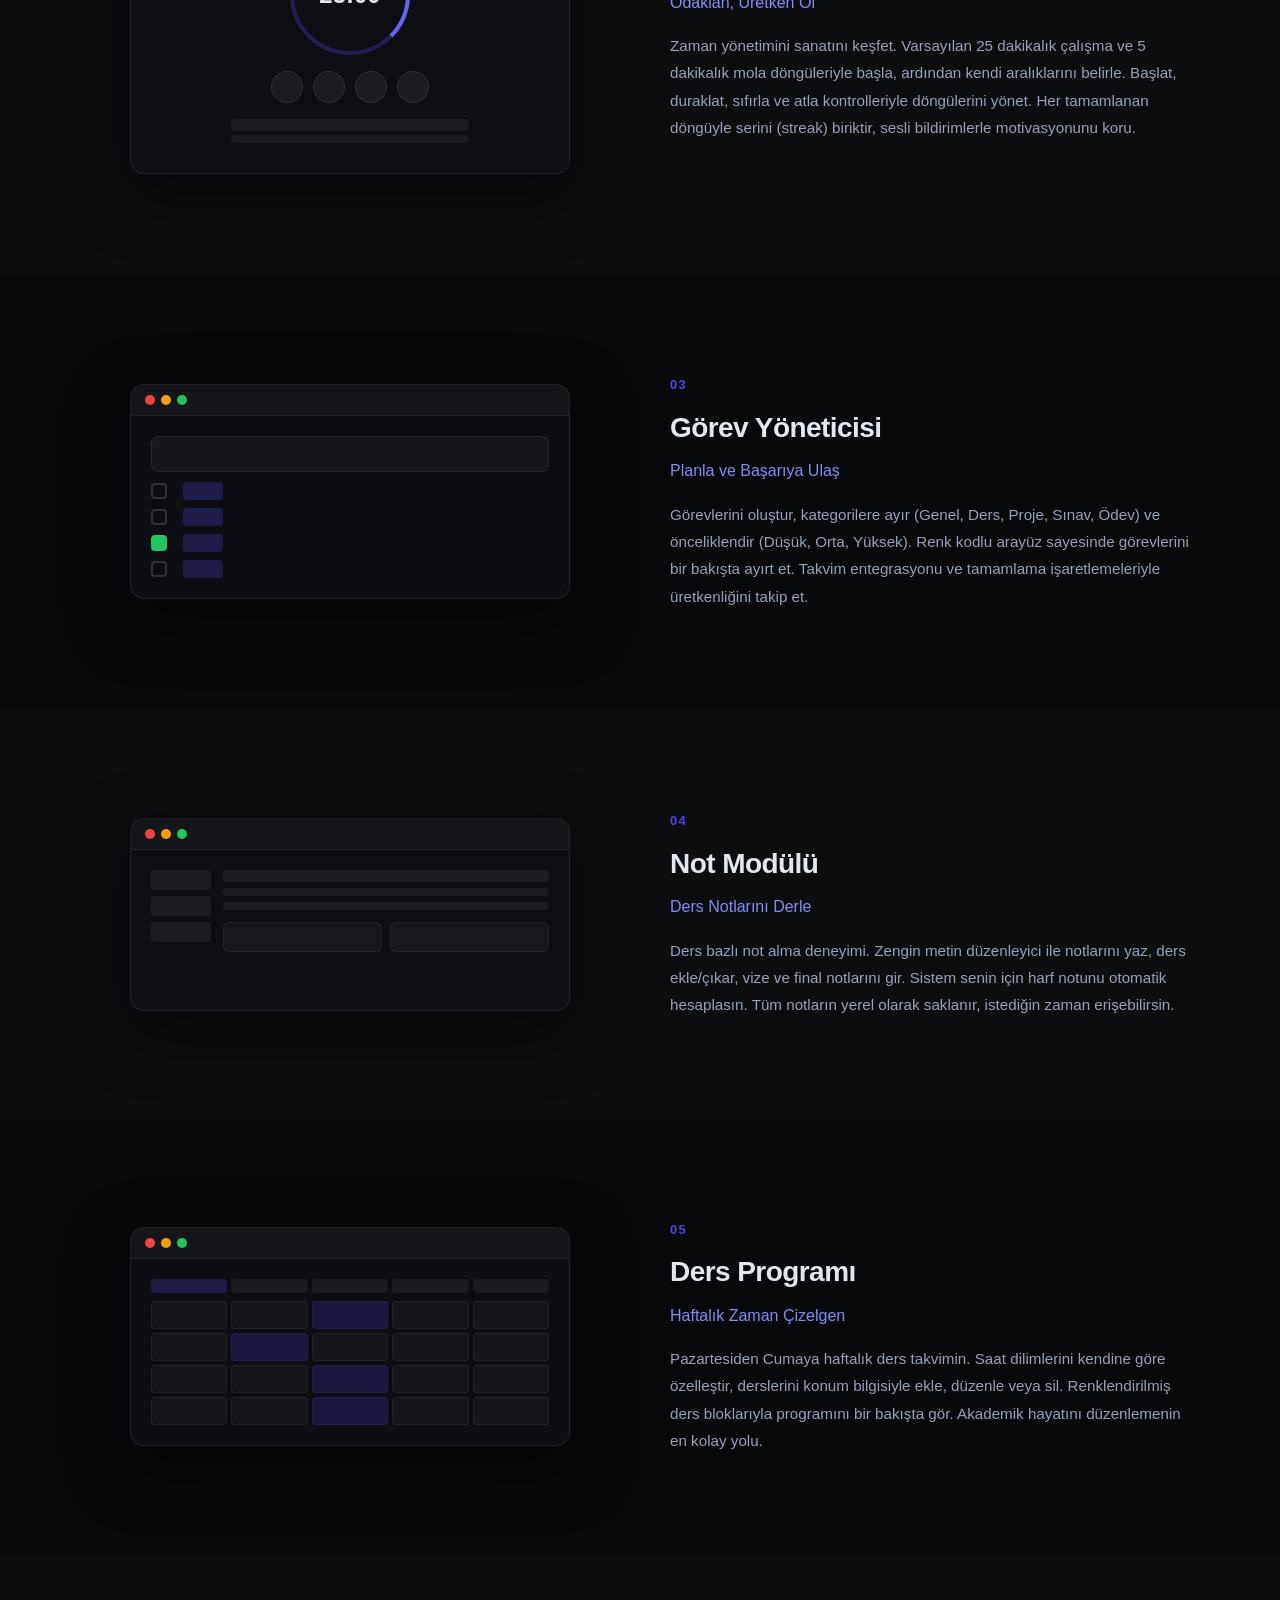
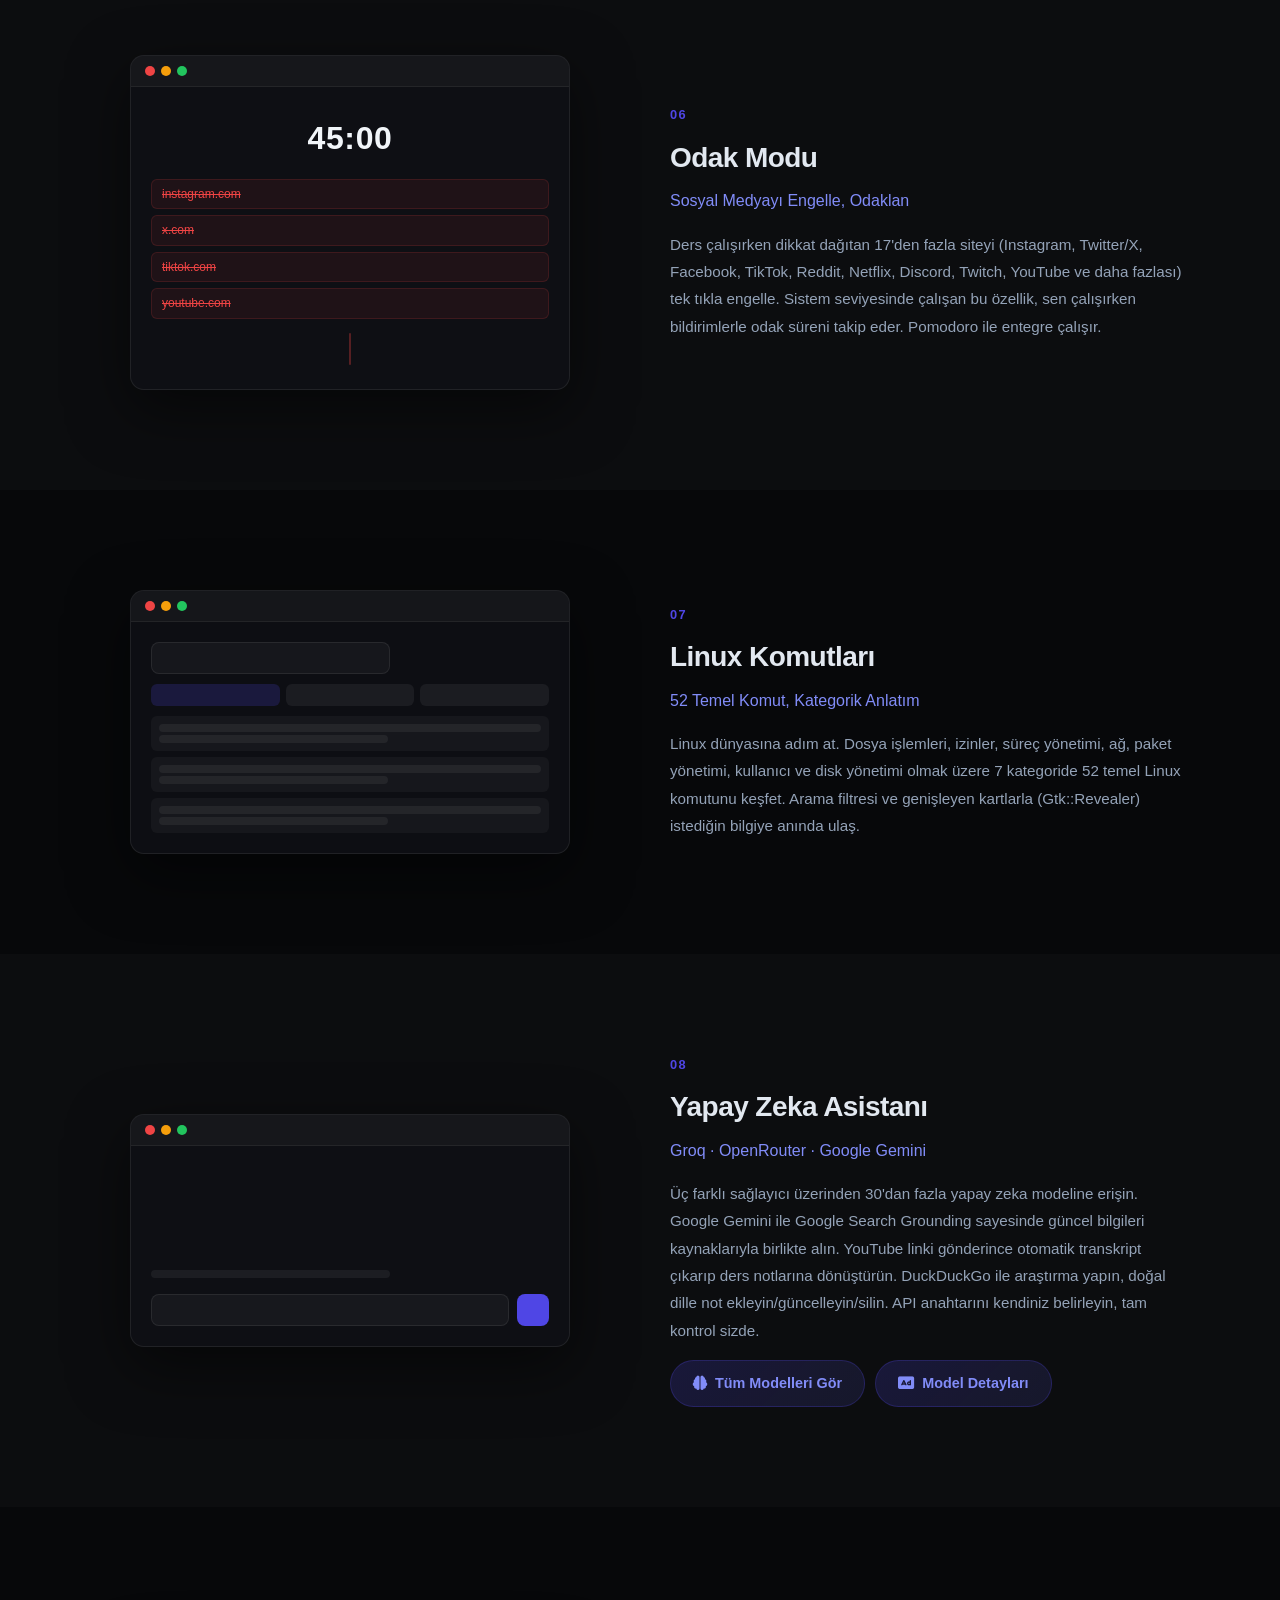
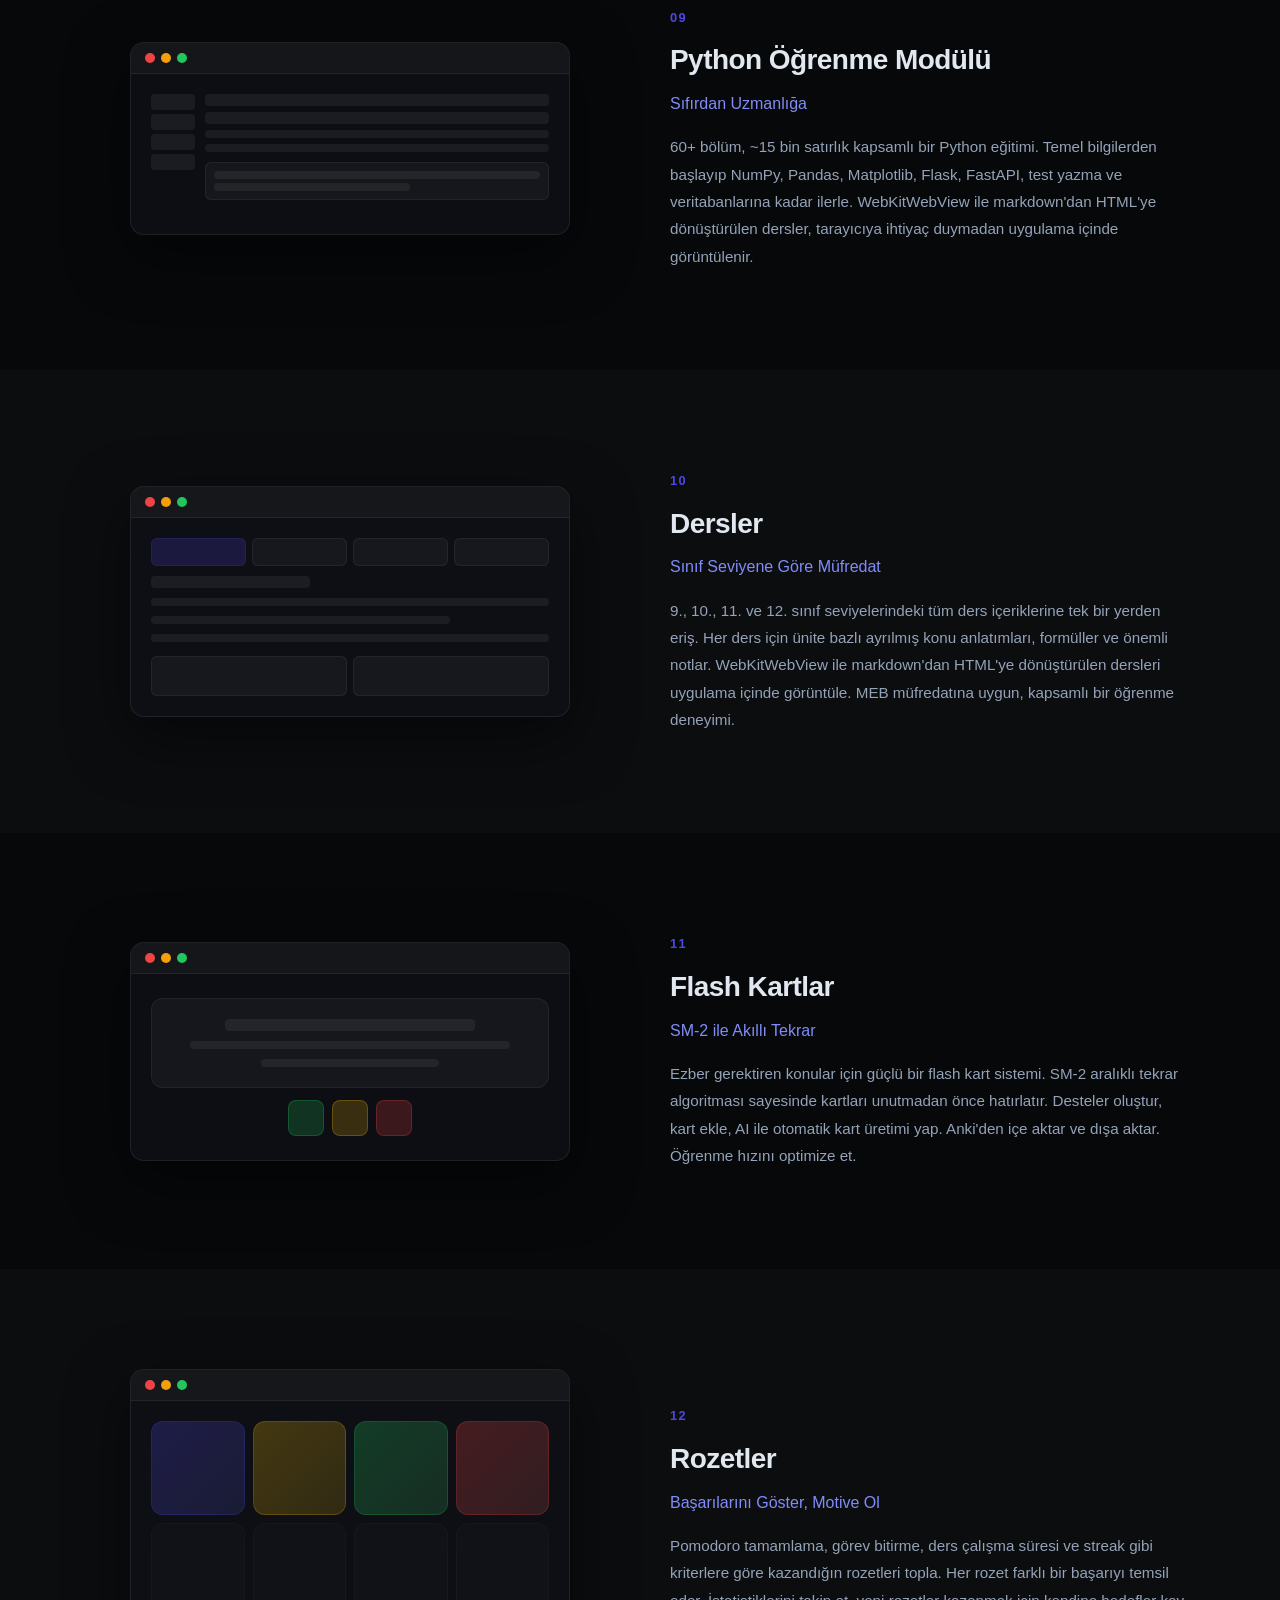
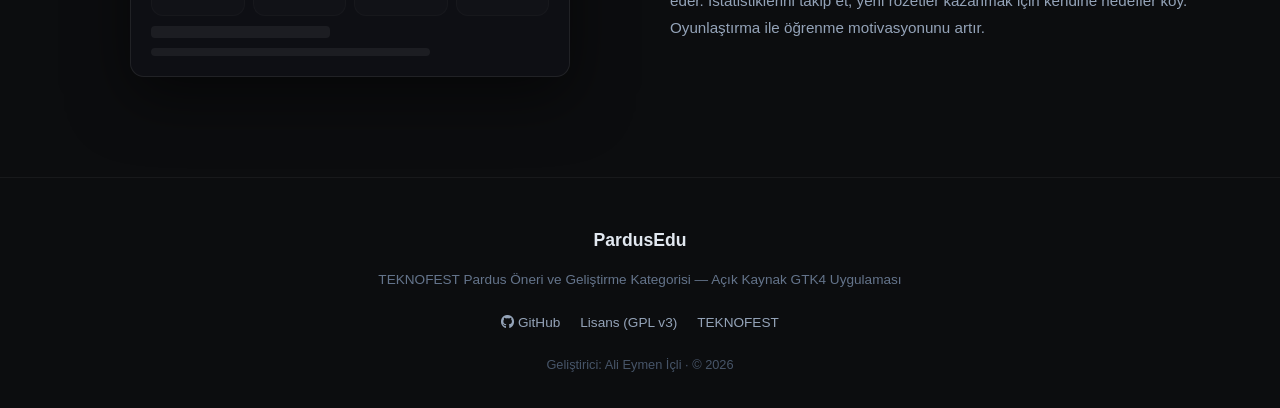
==== commit c6c372dc: "v0.1.4" ====
--- a/web/index.html
+++ b/web/index.html
@@ -294,13 +294,14 @@
         <div class="feature-text">
           <div class="feature-number">08</div>
           <h2>Yapay Zeka Asistanı</h2>
-          <h3>Groq Cloud ile Akıllı Yardım</h3>
-          <p>
-            Groq Cloud API ile güçlendirilmiş yapay zeka asistanınla ders çalış,
-            araştırma yap veya merak ettiğin her şeyi sor. Wikipedia entegrasyonu
-            sayesinde araştırma sorularında otomatik bağlam getirir. Mesajları
-            sağ tıkla kopyala, Enter ile gönder, Shift+Enter ile yeni satır.
-            API anahtarını kendin belirle, tam kontrol sende.
+          <h3>Groq · OpenRouter · Google Gemini</h3>
+          <p>
+            Üç farklı sağlayıcı üzerinden 30'dan fazla yapay zeka modeline
+            erişin. Google Gemini ile Google Search Grounding sayesinde güncel
+            bilgileri kaynaklarıyla birlikte alın. YouTube linki gönderince
+            otomatik transkript çıkarıp ders notlarına dönüştürün. DuckDuckGo
+            ile araştırma yapın, doğal dille not ekleyin/güncelleyin/silin.
+            API anahtarını kendiniz belirleyin, tam kontrol sizde.
            </p>
           <div style="display:flex;gap:10px;flex-wrap:wrap;">
             <button class="models-toggle-btn" id="modelsToggleBtn"><i class="fa-solid fa-brain"></i> Tüm Modelleri Gör</button>
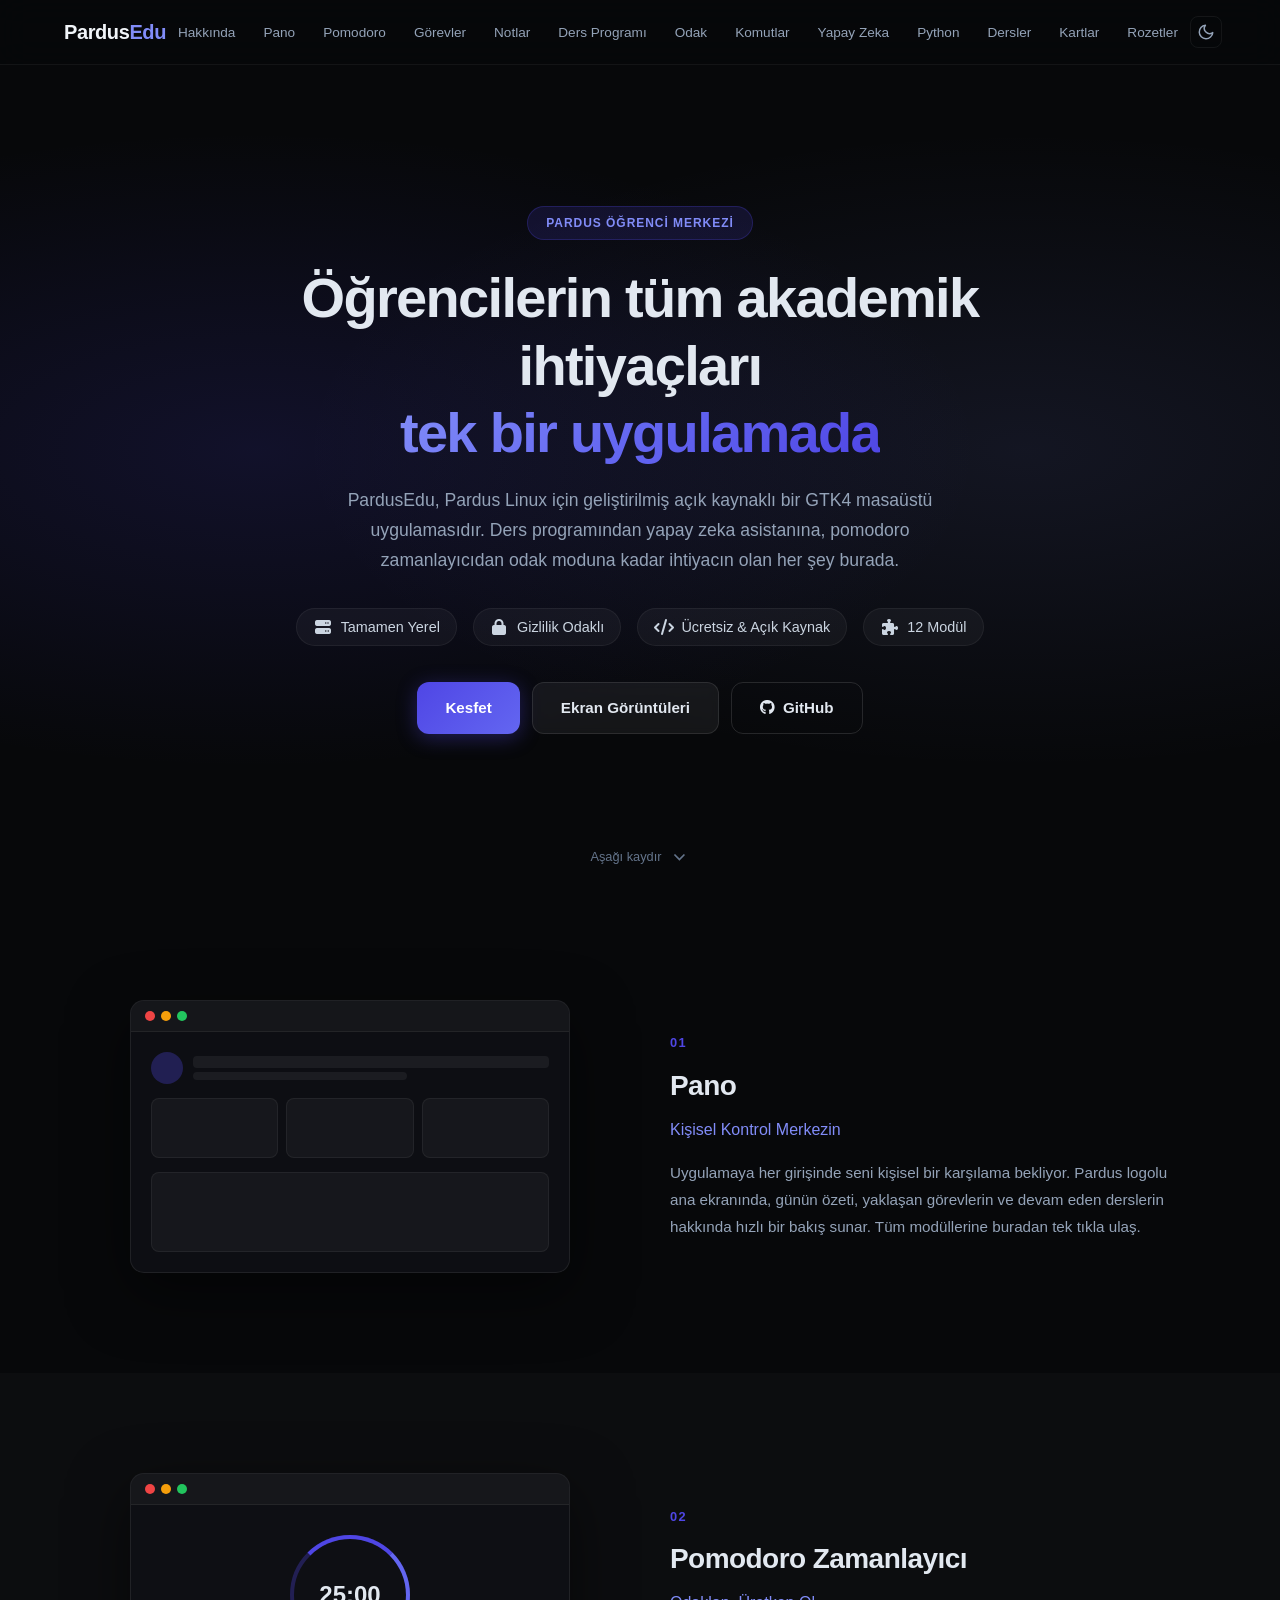
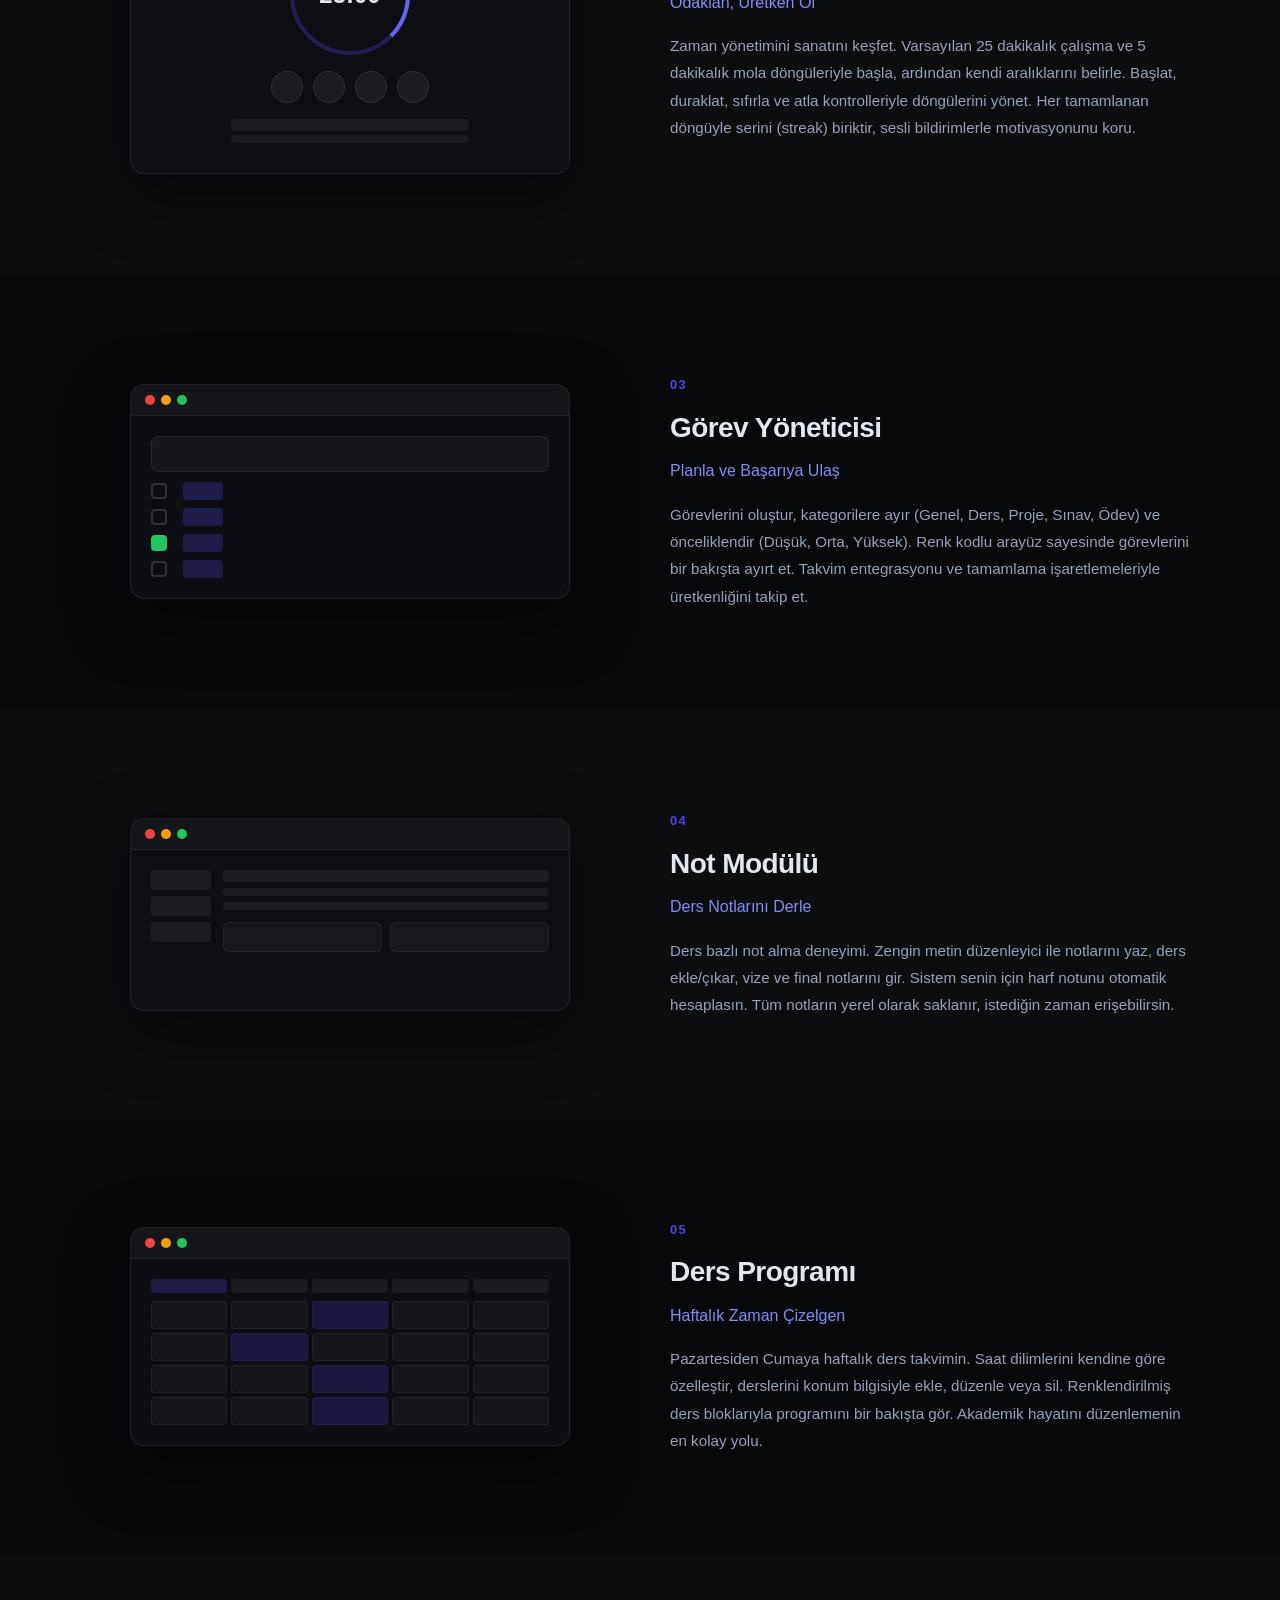
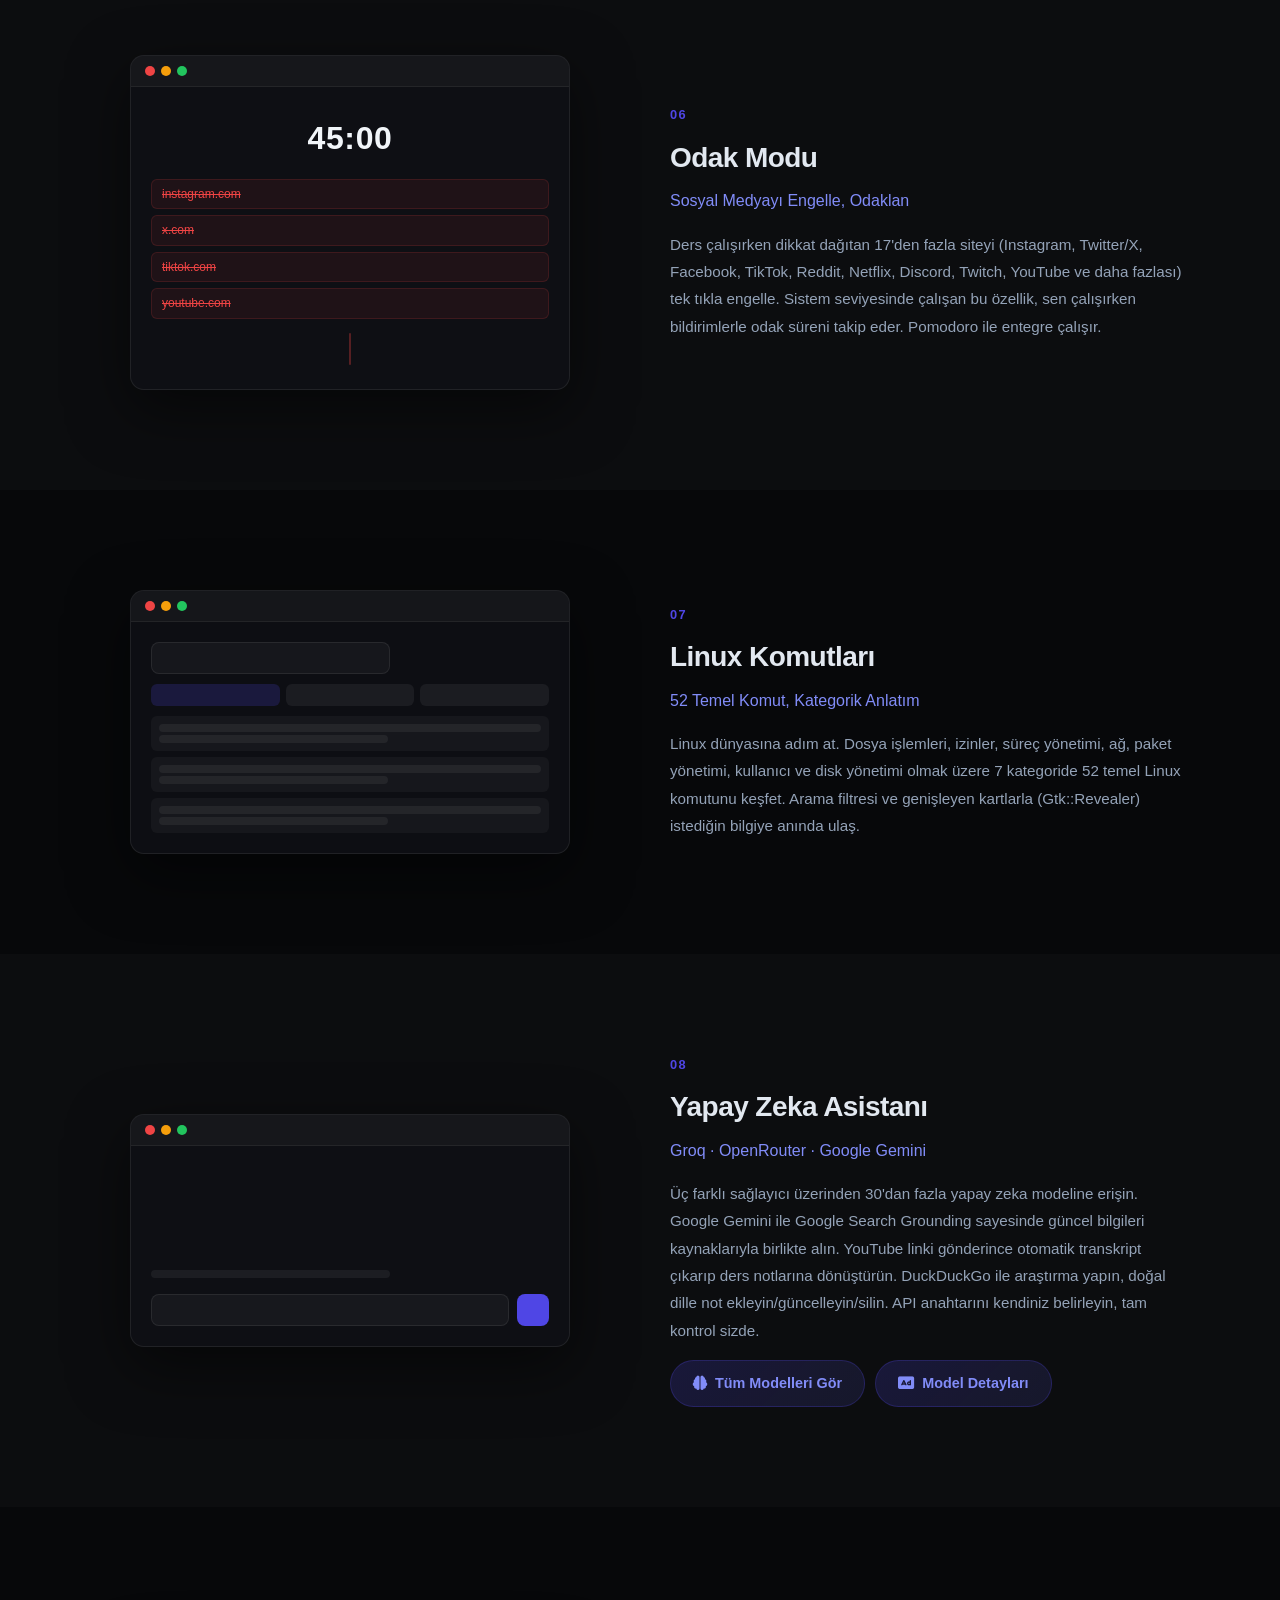
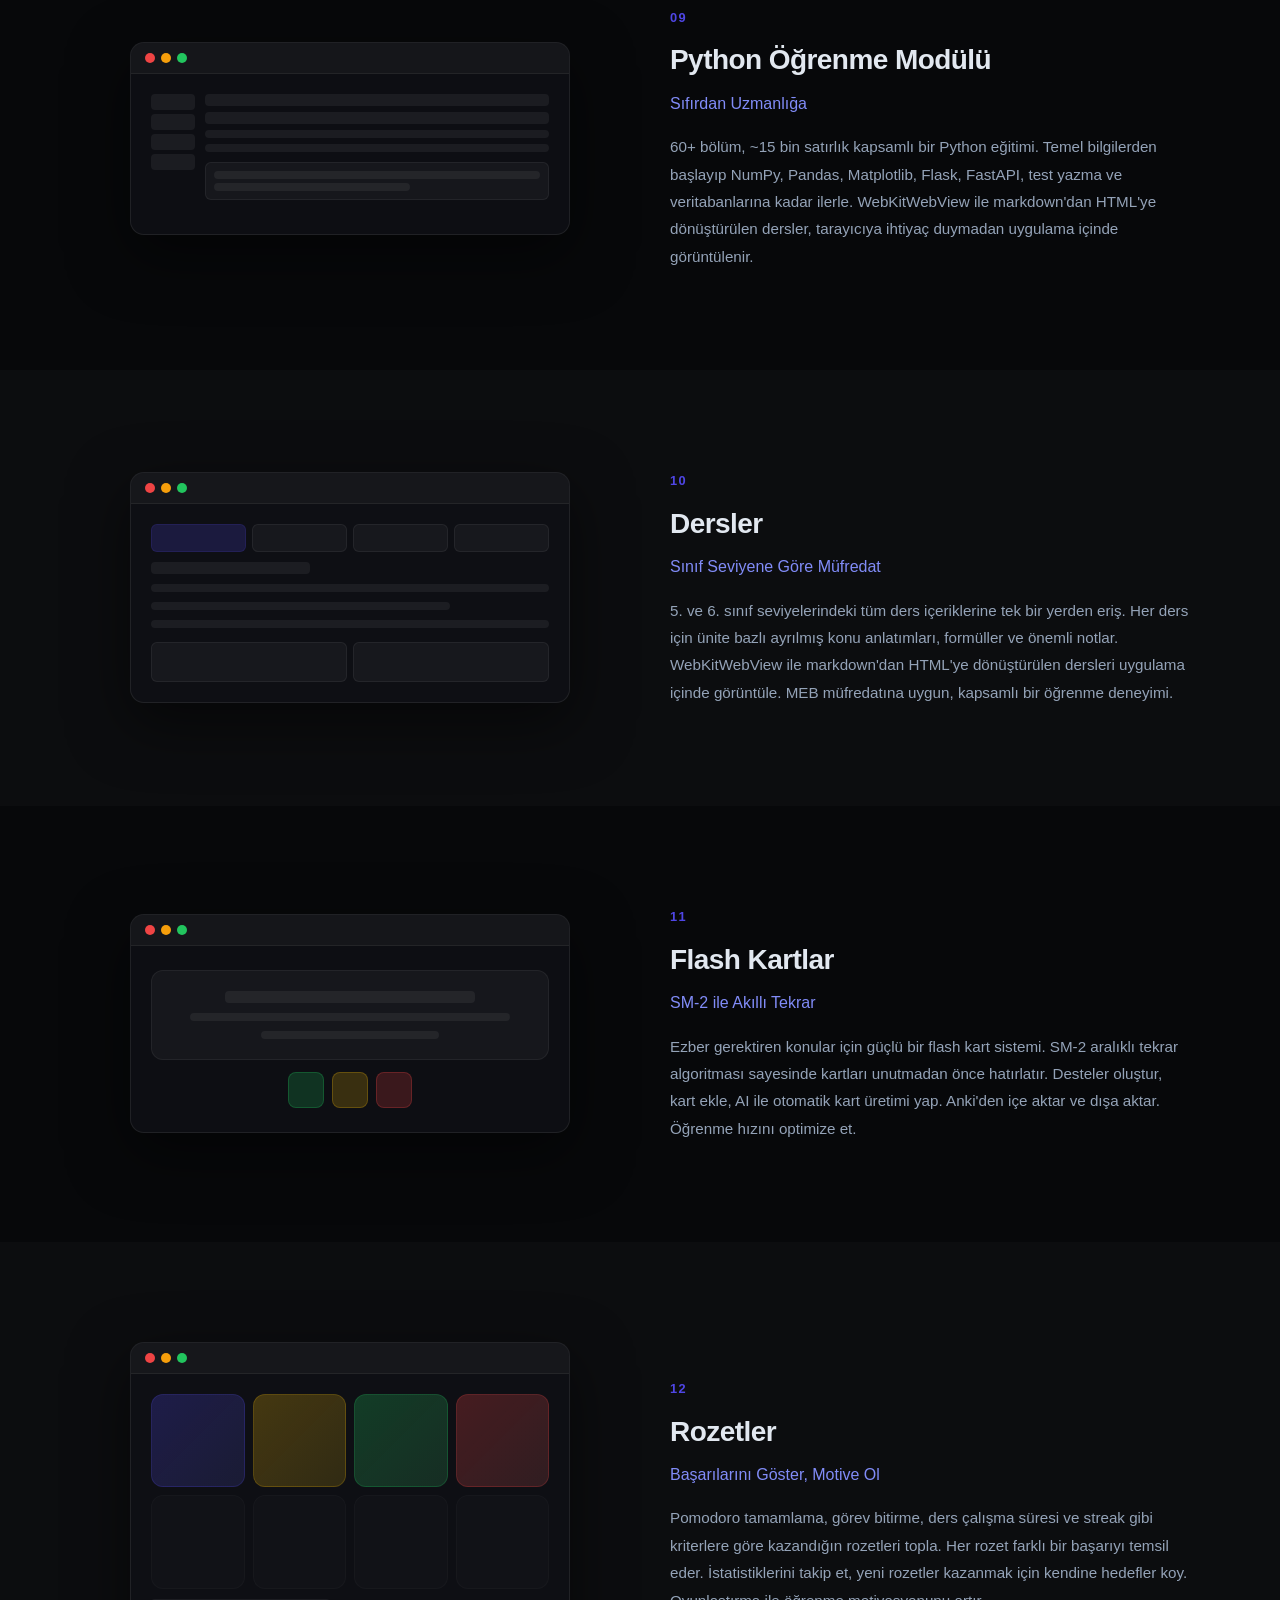
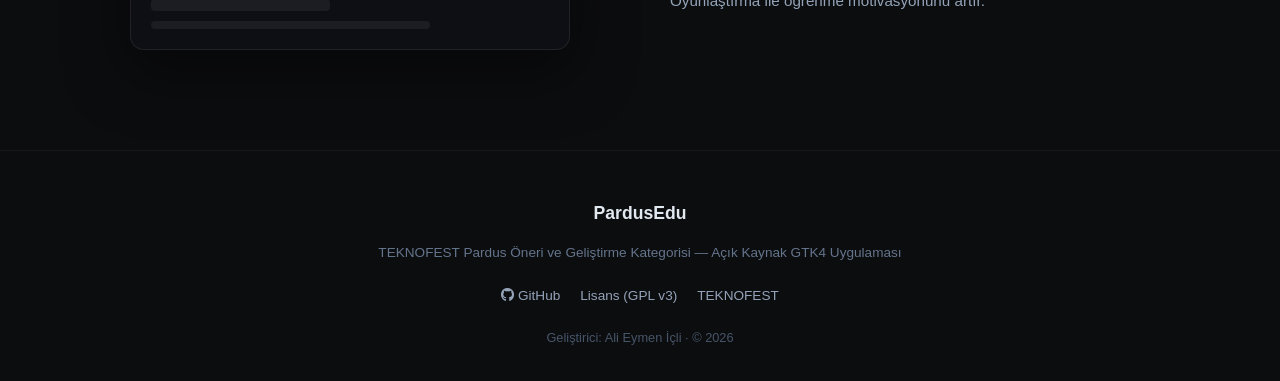
==== commit aedae494: "Add Parduslab" ====
--- a/web/index.html
+++ b/web/index.html
@@ -380,7 +380,7 @@
           <h2>Dersler</h2>
           <h3>Sınıf Seviyene Göre Müfredat</h3>
           <p>
-            9., 10., 11. ve 12. sınıf seviyelerindeki tüm ders içeriklerine tek bir
+            5. ve 6. sınıf seviyelerindeki tüm ders içeriklerine tek bir
             yerden eriş. Her ders için ünite bazlı ayrılmış konu anlatımları,
             formüller ve önemli notlar. WebKitWebView ile markdown'dan HTML'ye
             dönüştürülen dersleri uygulama içinde görüntüle. MEB müfredatına
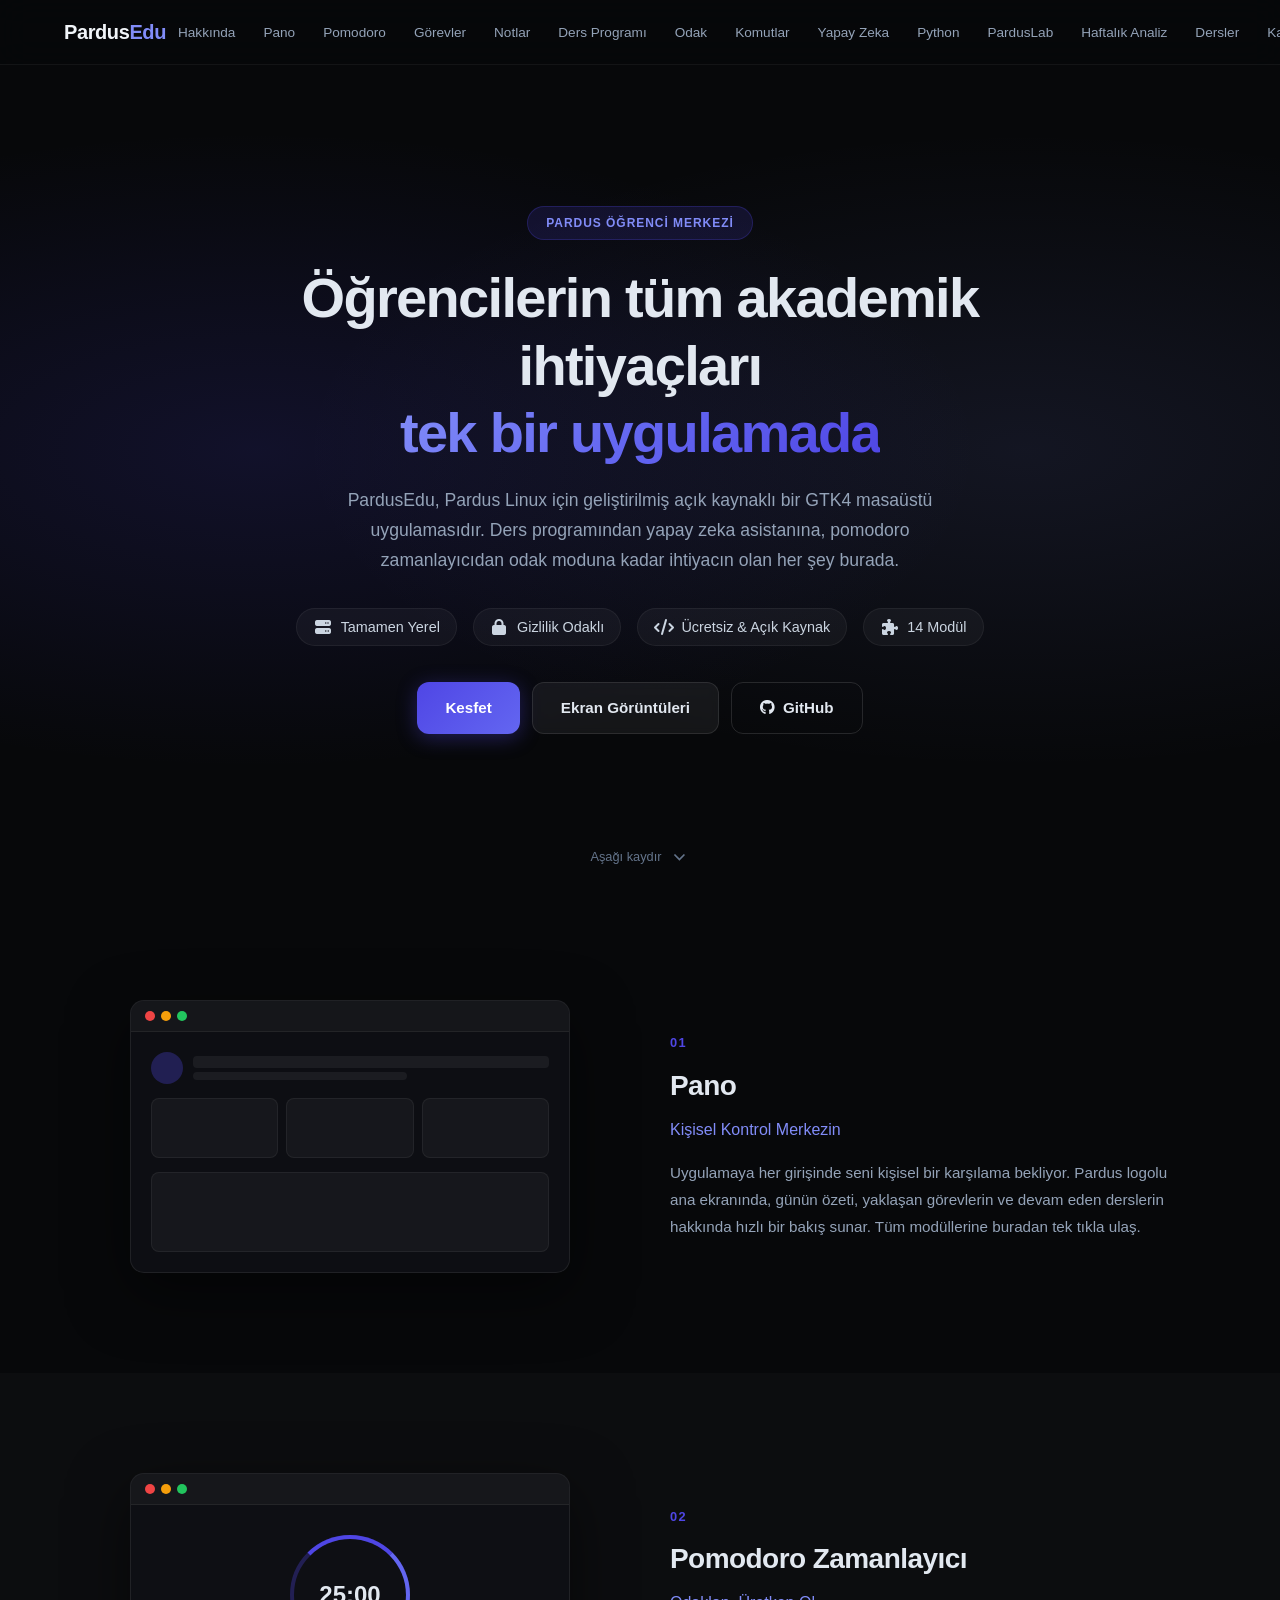
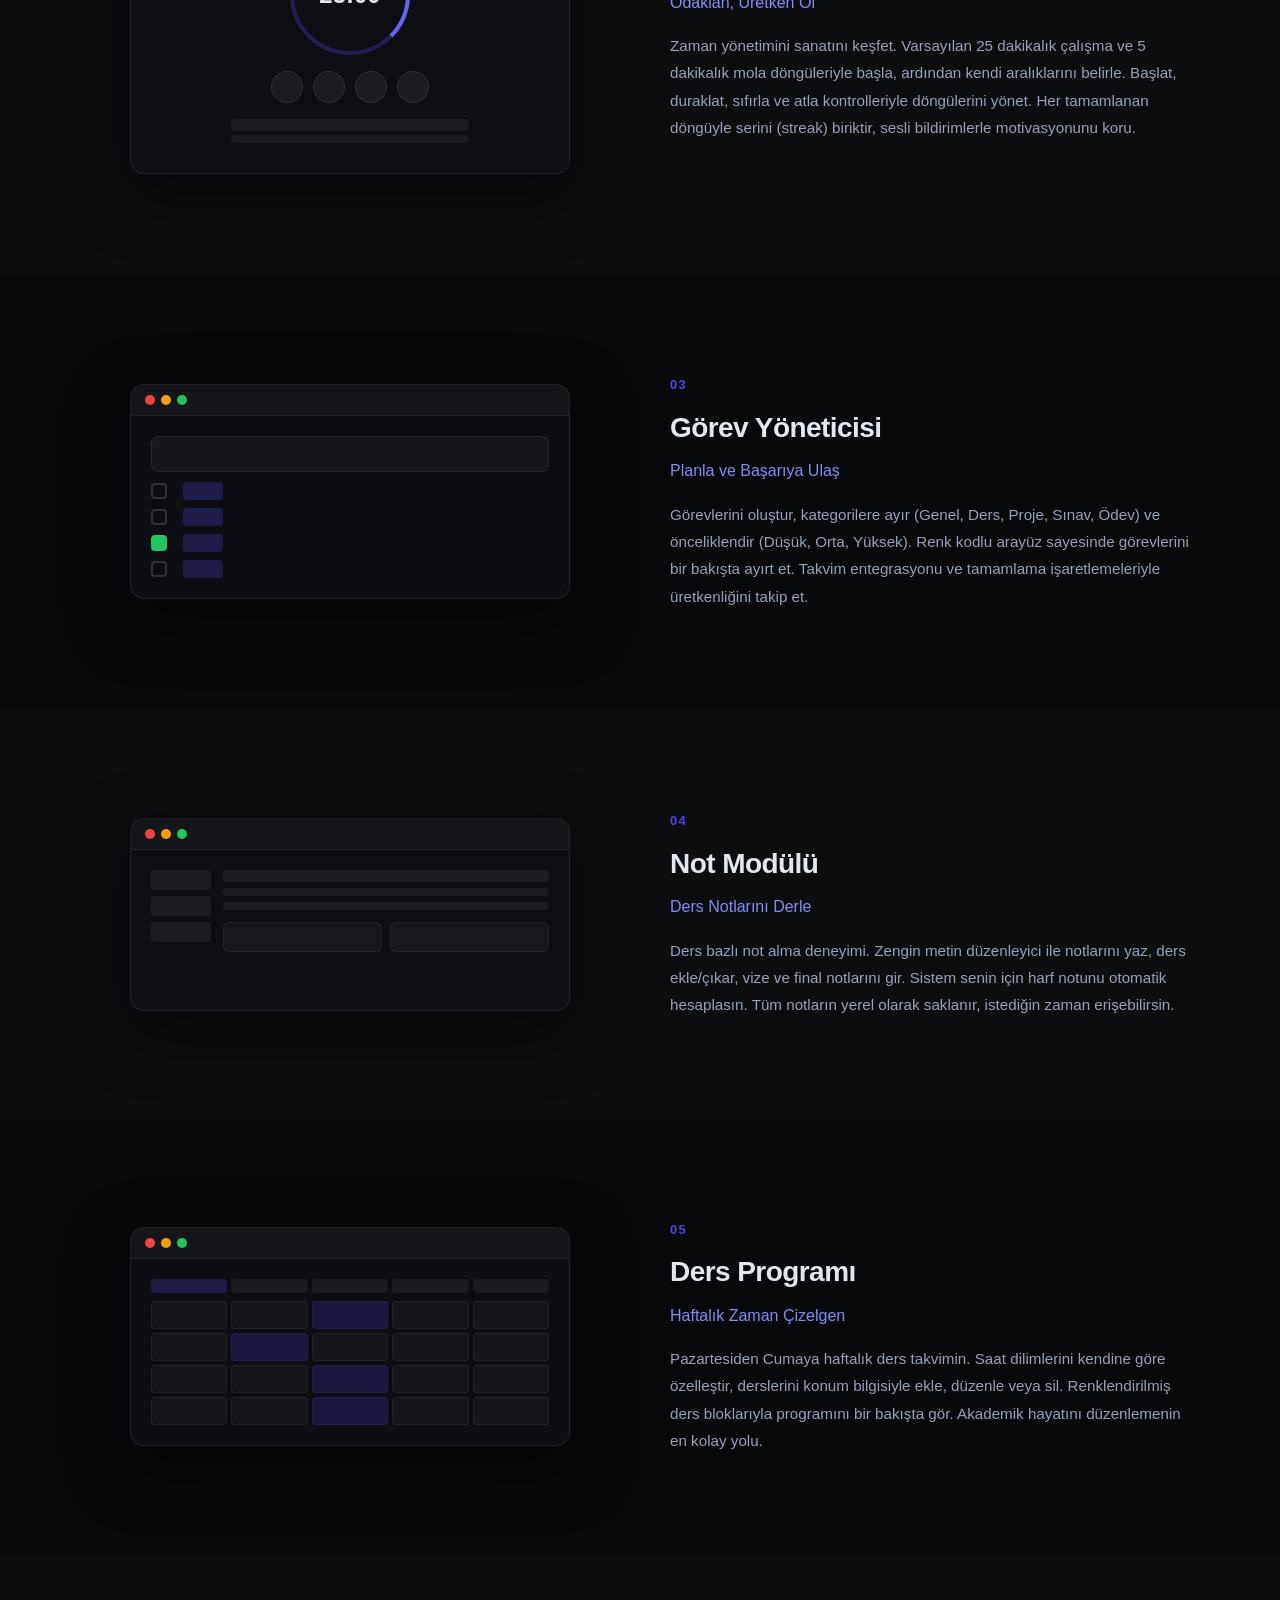
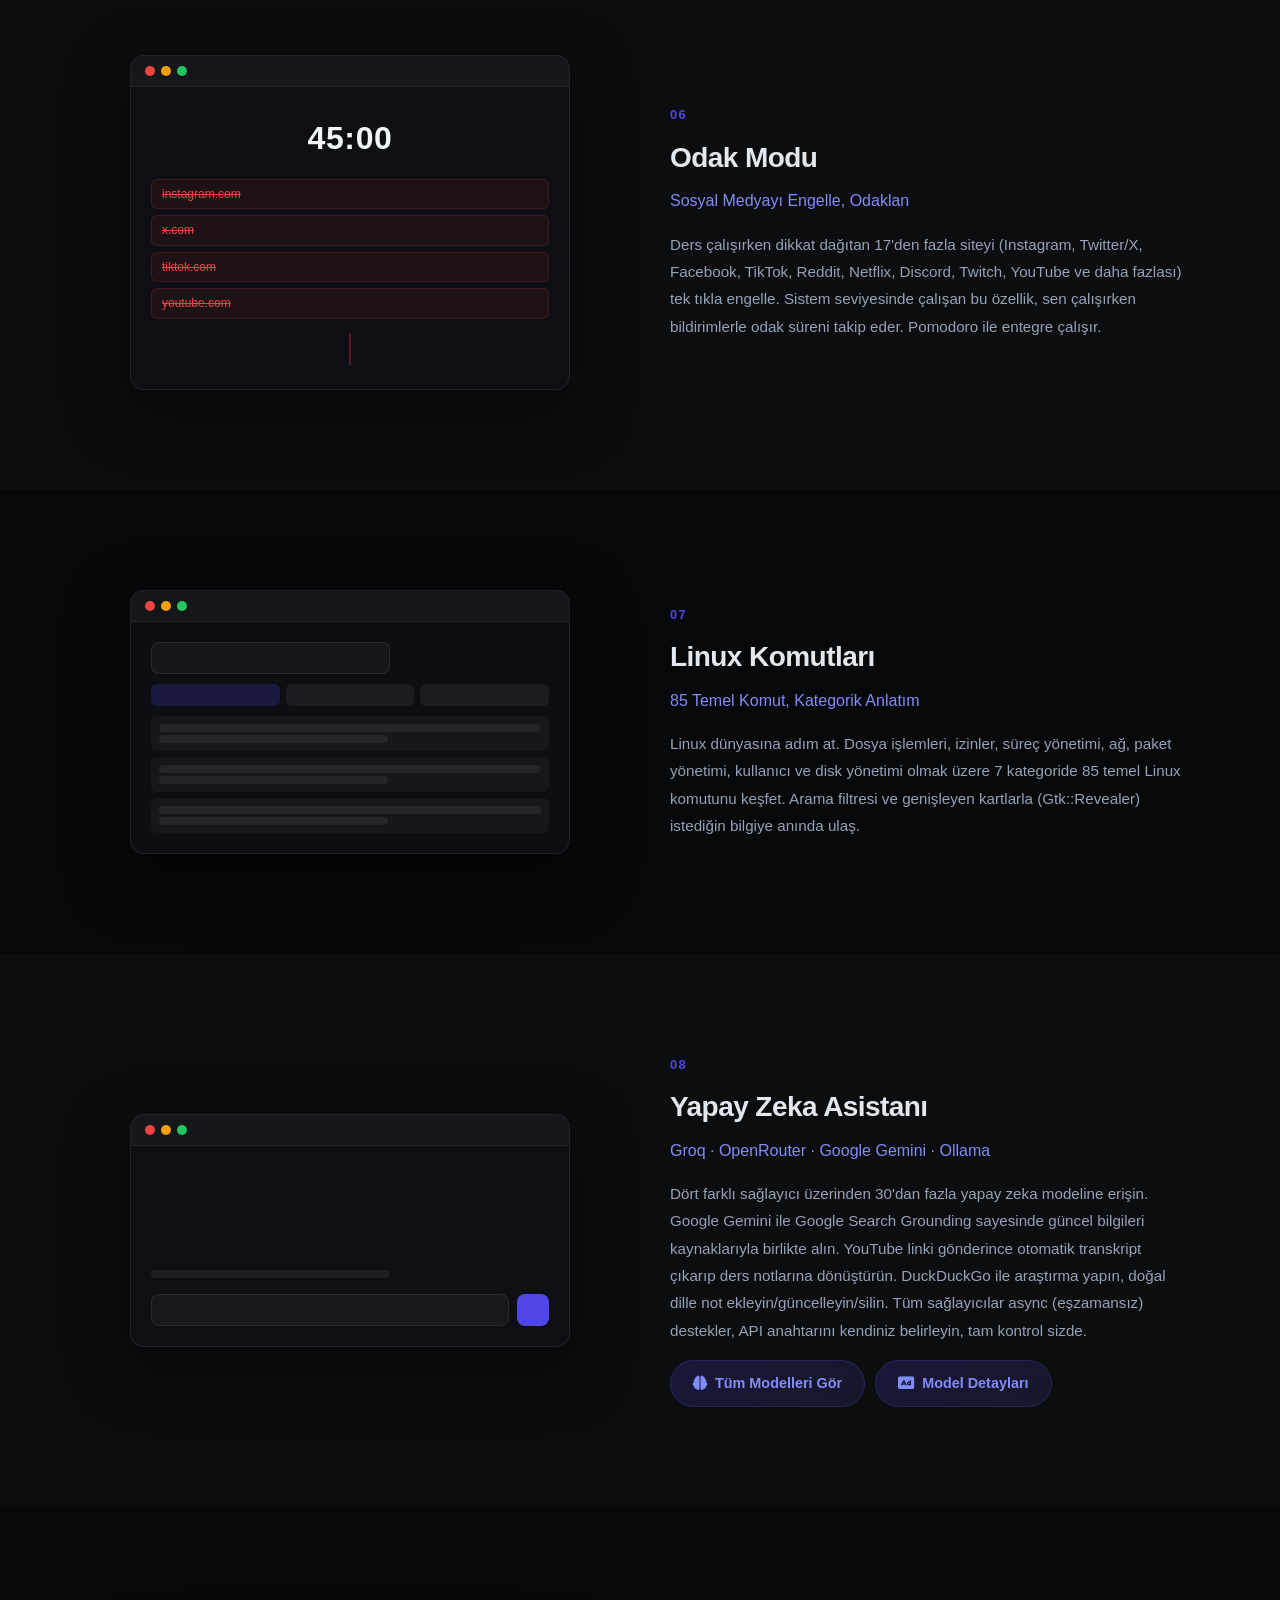
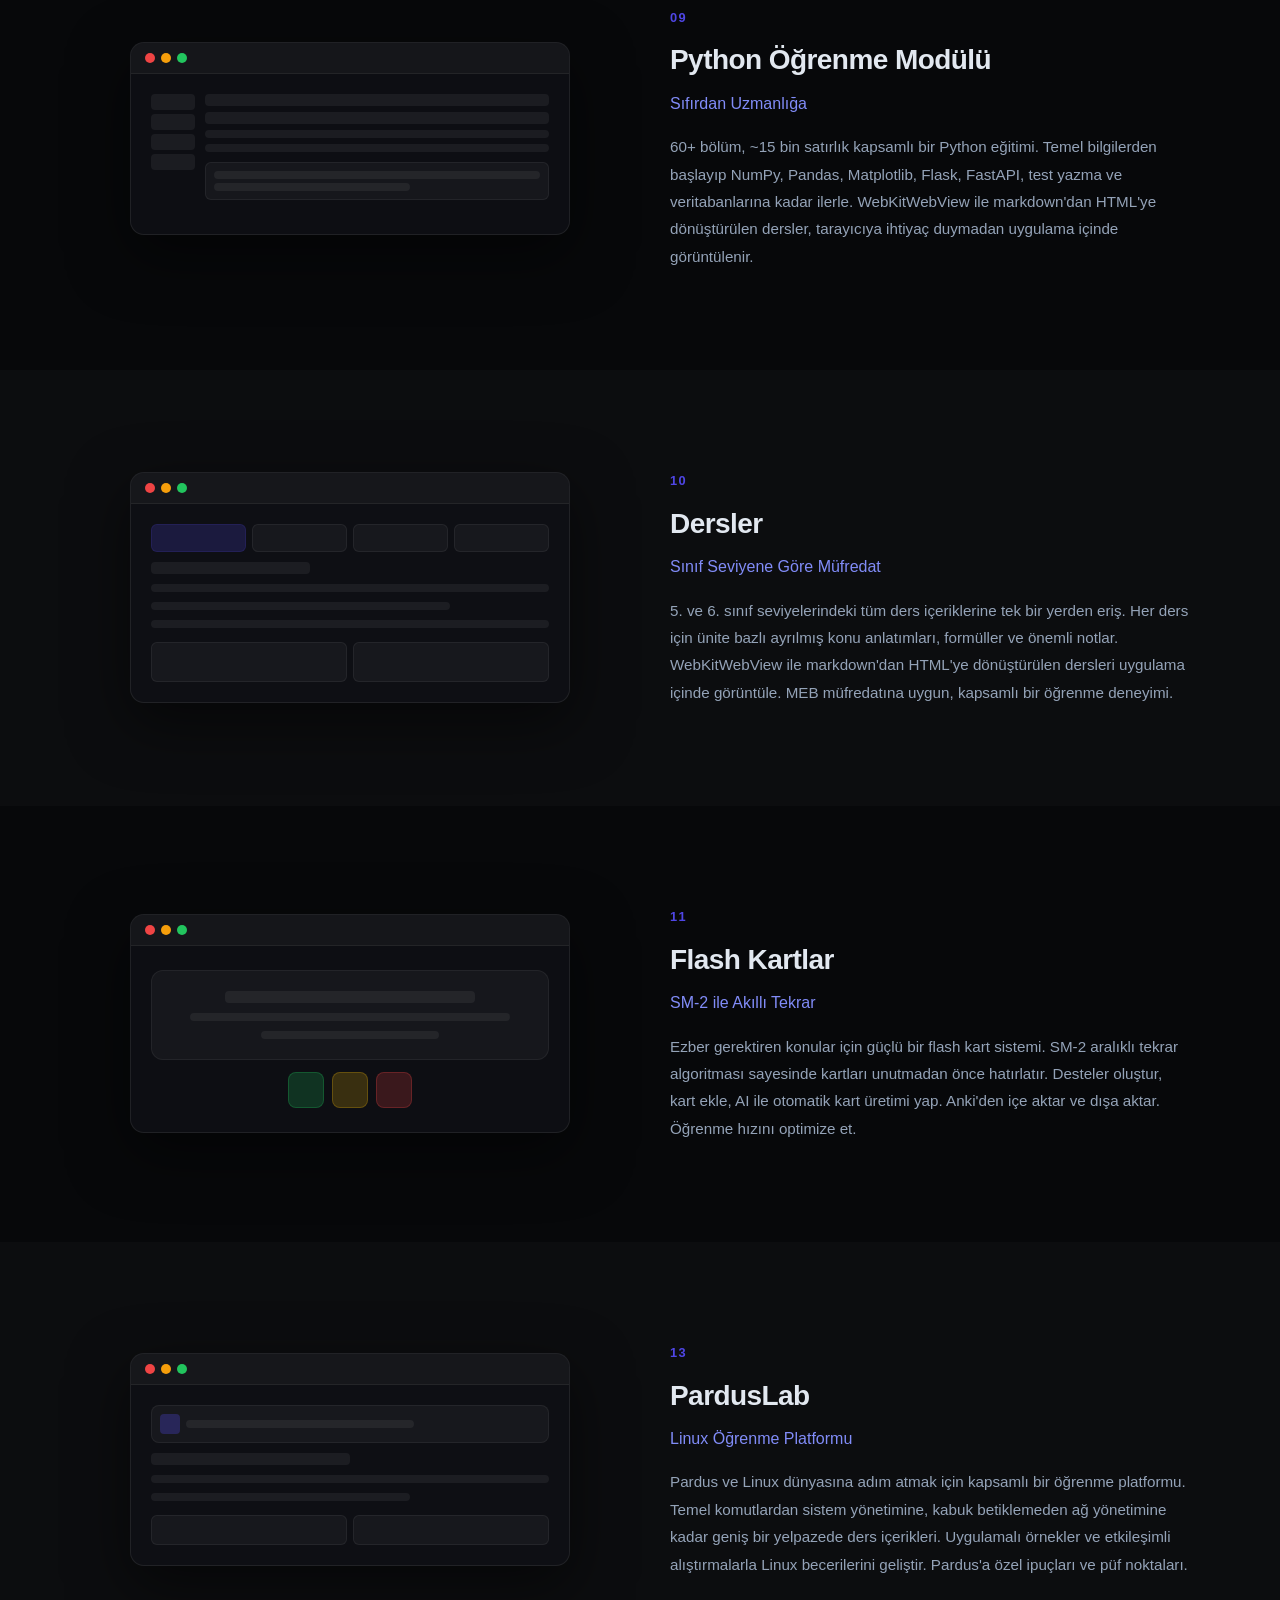
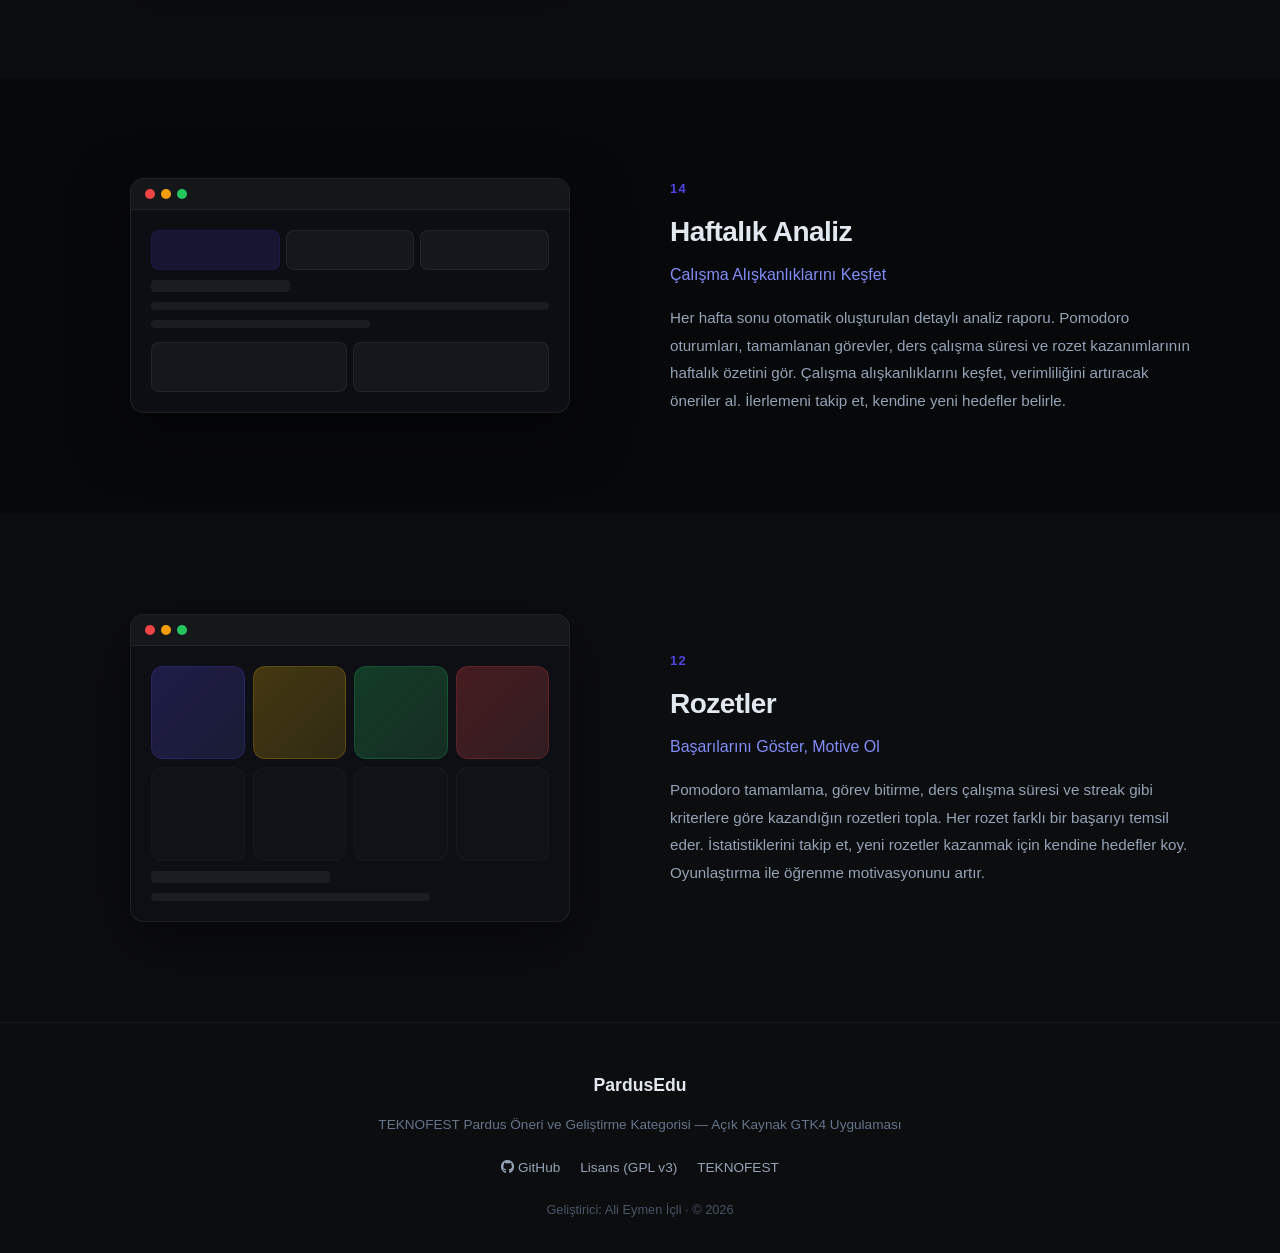
==== commit dc8b739a: "Update website" ====
--- a/web/index.html
+++ b/web/index.html
@@ -25,6 +25,8 @@
         <li><a href="#commands">Komutlar</a></li>
         <li><a href="#ai">Yapay Zeka</a></li>
         <li><a href="#python">Python</a></li>
+        <li><a href="#parduslab">PardusLab</a></li>
+        <li><a href="#weekly">Haftalık Analiz</a></li>
         <li><a href="#dersler">Dersler</a></li>
         <li><a href="#flashcards">Kartlar</a></li>
         <li><a href="#badges">Rozetler</a></li>
@@ -60,7 +62,7 @@
         <div class="hero-feature"><i class="fa-solid fa-server hf-icon"></i> Tamamen Yerel</div>
         <div class="hero-feature"><i class="fa-solid fa-lock hf-icon"></i> Gizlilik Odaklı</div>
         <div class="hero-feature"><i class="fa-solid fa-code hf-icon"></i> Ücretsiz & Açık Kaynak</div>
-        <div class="hero-feature"><i class="fa-solid fa-puzzle-piece hf-icon"></i> 12 Modül</div>
+        <div class="hero-feature"><i class="fa-solid fa-puzzle-piece hf-icon"></i> 14 Modül</div>
       </div>
       <div class="hero-actions">
         <a href="#dashboard" class="btn btn-primary">Kesfet</a>
@@ -278,11 +280,11 @@
         <div class="feature-text">
           <div class="feature-number">07</div>
           <h2>Linux Komutları</h2>
-          <h3>52 Temel Komut, Kategorik Anlatım</h3>
+          <h3>85 Temel Komut, Kategorik Anlatım</h3>
           <p>
             Linux dünyasına adım at. Dosya işlemleri, izinler, süreç yönetimi,
             ağ, paket yönetimi, kullanıcı ve disk yönetimi olmak üzere 7 kategoride
-            52 temel Linux komutunu keşfet. Arama filtresi ve genişleyen kartlarla
+            85 temel Linux komutunu keşfet. Arama filtresi ve genişleyen kartlarla
             (Gtk::Revealer) istediğin bilgiye anında ulaş.
           </p>
         </div>
@@ -294,14 +296,15 @@
         <div class="feature-text">
           <div class="feature-number">08</div>
           <h2>Yapay Zeka Asistanı</h2>
-          <h3>Groq · OpenRouter · Google Gemini</h3>
-          <p>
-            Üç farklı sağlayıcı üzerinden 30'dan fazla yapay zeka modeline
+          <h3>Groq · OpenRouter · Google Gemini · Ollama</h3>
+          <p>
+            Dört farklı sağlayıcı üzerinden 30'dan fazla yapay zeka modeline
             erişin. Google Gemini ile Google Search Grounding sayesinde güncel
             bilgileri kaynaklarıyla birlikte alın. YouTube linki gönderince
             otomatik transkript çıkarıp ders notlarına dönüştürün. DuckDuckGo
             ile araştırma yapın, doğal dille not ekleyin/güncelleyin/silin.
-            API anahtarını kendiniz belirleyin, tam kontrol sizde.
+            Tüm sağlayıcılar async (eşzamansız) destekler, API anahtarını
+            kendiniz belirleyin, tam kontrol sizde.
            </p>
           <div style="display:flex;gap:10px;flex-wrap:wrap;">
             <button class="models-toggle-btn" id="modelsToggleBtn"><i class="fa-solid fa-brain"></i> Tüm Modelleri Gör</button>
@@ -420,6 +423,77 @@
               </div>
             </div>
           </div>
+        </div>
+      </div>
+    </section>
+
+    <section class="feature right" id="parduslab">
+      <div class="feature-container">
+        <div class="feature-text">
+          <div class="feature-number">13</div>
+          <h2>PardusLab</h2>
+          <h3>Linux Öğrenme Platformu</h3>
+          <p>
+            Pardus ve Linux dünyasına adım atmak için kapsamlı bir öğrenme
+            platformu. Temel komutlardan sistem yönetimine, kabuk betiklemeden
+            ağ yönetimine kadar geniş bir yelpazede ders içerikleri. Uygulamalı
+            örnekler ve etkileşimli alıştırmalarla Linux becerilerini
+            geliştir. Pardus'a özel ipuçları ve püf noktaları.
+          </p>
+        </div>
+        <div class="feature-visual">
+          <div class="mockup">
+            <div class="mockup-bar"><span></span><span></span><span></span></div>
+            <div class="mockup-body" style="gap:10px;min-height:180px;">
+              <div style="display:flex;gap:6px;align-items:center;padding:8px;border-radius:8px;background:var(--card-bg);border:1px solid var(--card-border);">
+                <span style="width:20px;height:20px;border-radius:4px;background:rgba(79,70,229,.3);flex-shrink:0;"></span>
+                <span class="m-line l2" style="width:60%;"></span>
+              </div>
+              <span class="m-line l1" style="width:50%;"></span>
+              <span class="m-line l2"></span>
+              <span class="m-line l2" style="width:65%;"></span>
+              <div style="display:flex;gap:6px;margin-top:4px;">
+                <span style="flex:1;height:30px;border-radius:6px;background:var(--card-bg);border:1px solid var(--card-border);"></span>
+                <span style="flex:1;height:30px;border-radius:6px;background:var(--card-bg);border:1px solid var(--card-border);"></span>
+              </div>
+            </div>
+          </div>
+        </div>
+      </div>
+    </section>
+
+    <section class="feature left" id="weekly">
+      <div class="feature-container">
+        <div class="feature-visual">
+          <div class="mockup">
+            <div class="mockup-bar"><span></span><span></span><span></span></div>
+            <div class="mockup-body" style="gap:10px;min-height:180px;">
+              <div style="display:flex;gap:6px;">
+                <span style="flex:1;height:40px;border-radius:8px;background:rgba(79,70,229,.15);border:1px solid rgba(79,70,229,.1);"></span>
+                <span style="flex:1;height:40px;border-radius:8px;background:var(--card-bg);border:1px solid var(--card-border);"></span>
+                <span style="flex:1;height:40px;border-radius:8px;background:var(--card-bg);border:1px solid var(--card-border);"></span>
+              </div>
+              <span class="m-line l1" style="width:35%;"></span>
+              <span class="m-line l2"></span>
+              <span class="m-line l2" style="width:55%;"></span>
+              <div style="display:flex;gap:6px;margin-top:4px;">
+                <span style="flex:1;height:50px;border-radius:8px;background:var(--card-bg);border:1px solid var(--card-border);"></span>
+                <span style="flex:1;height:50px;border-radius:8px;background:var(--card-bg);border:1px solid var(--card-border);"></span>
+              </div>
+            </div>
+          </div>
+        </div>
+        <div class="feature-text">
+          <div class="feature-number">14</div>
+          <h2>Haftalık Analiz</h2>
+          <h3>Çalışma Alışkanlıklarını Keşfet</h3>
+          <p>
+            Her hafta sonu otomatik oluşturulan detaylı analiz raporu.
+            Pomodoro oturumları, tamamlanan görevler, ders çalışma süresi
+            ve rozet kazanımlarının haftalık özetini gör. Çalışma
+            alışkanlıklarını keşfet, verimliliğini artıracak öneriler al.
+            İlerlemeni takip et, kendine yeni hedefler belirle.
+          </p>
         </div>
       </div>
     </section>
@@ -538,6 +612,13 @@
           </div>
         </div>
         <div class="models-list-section">
+          <h4>Ollama</h4>
+          <div class="model-grid">
+            <button class="model-badge" data-model="llama32" data-company="meta"><i class="fa-brands fa-meta cl-icon"></i>Llama 3.2 3B</button>
+            <button class="model-badge" data-model="mistral7b" data-company="mistral"><img class="cl-icon" src="https://cdn.simpleicons.org/mistralai/6366F1" alt="">Mistral 7B</button>
+          </div>
+        </div>
+        <div class="models-list-section">
           <h4>Google Gemini (Doğrudan)</h4>
           <div class="model-grid">
             <button class="model-badge" data-model="gemini25flashlite" data-company="google"><i class="fa-brands fa-google cl-icon"></i>Gemini 2.5 Flash Lite</button>
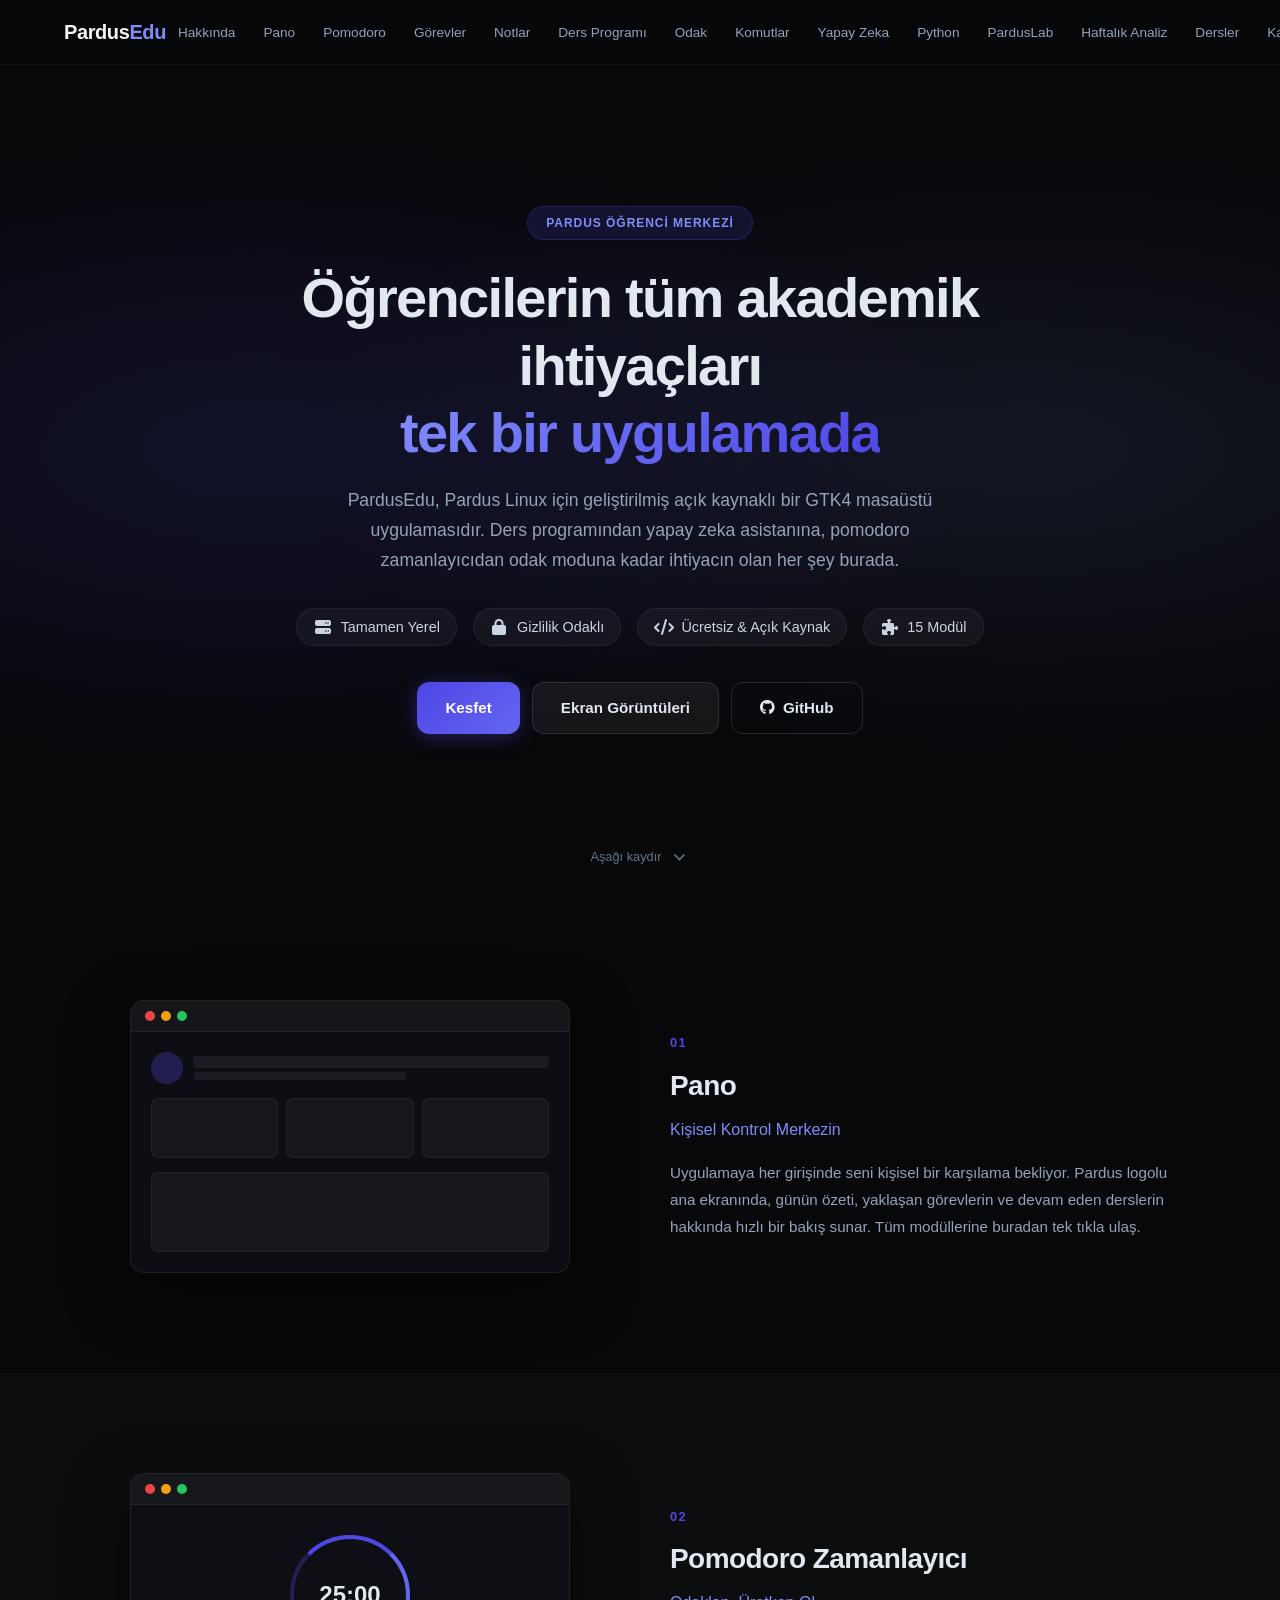
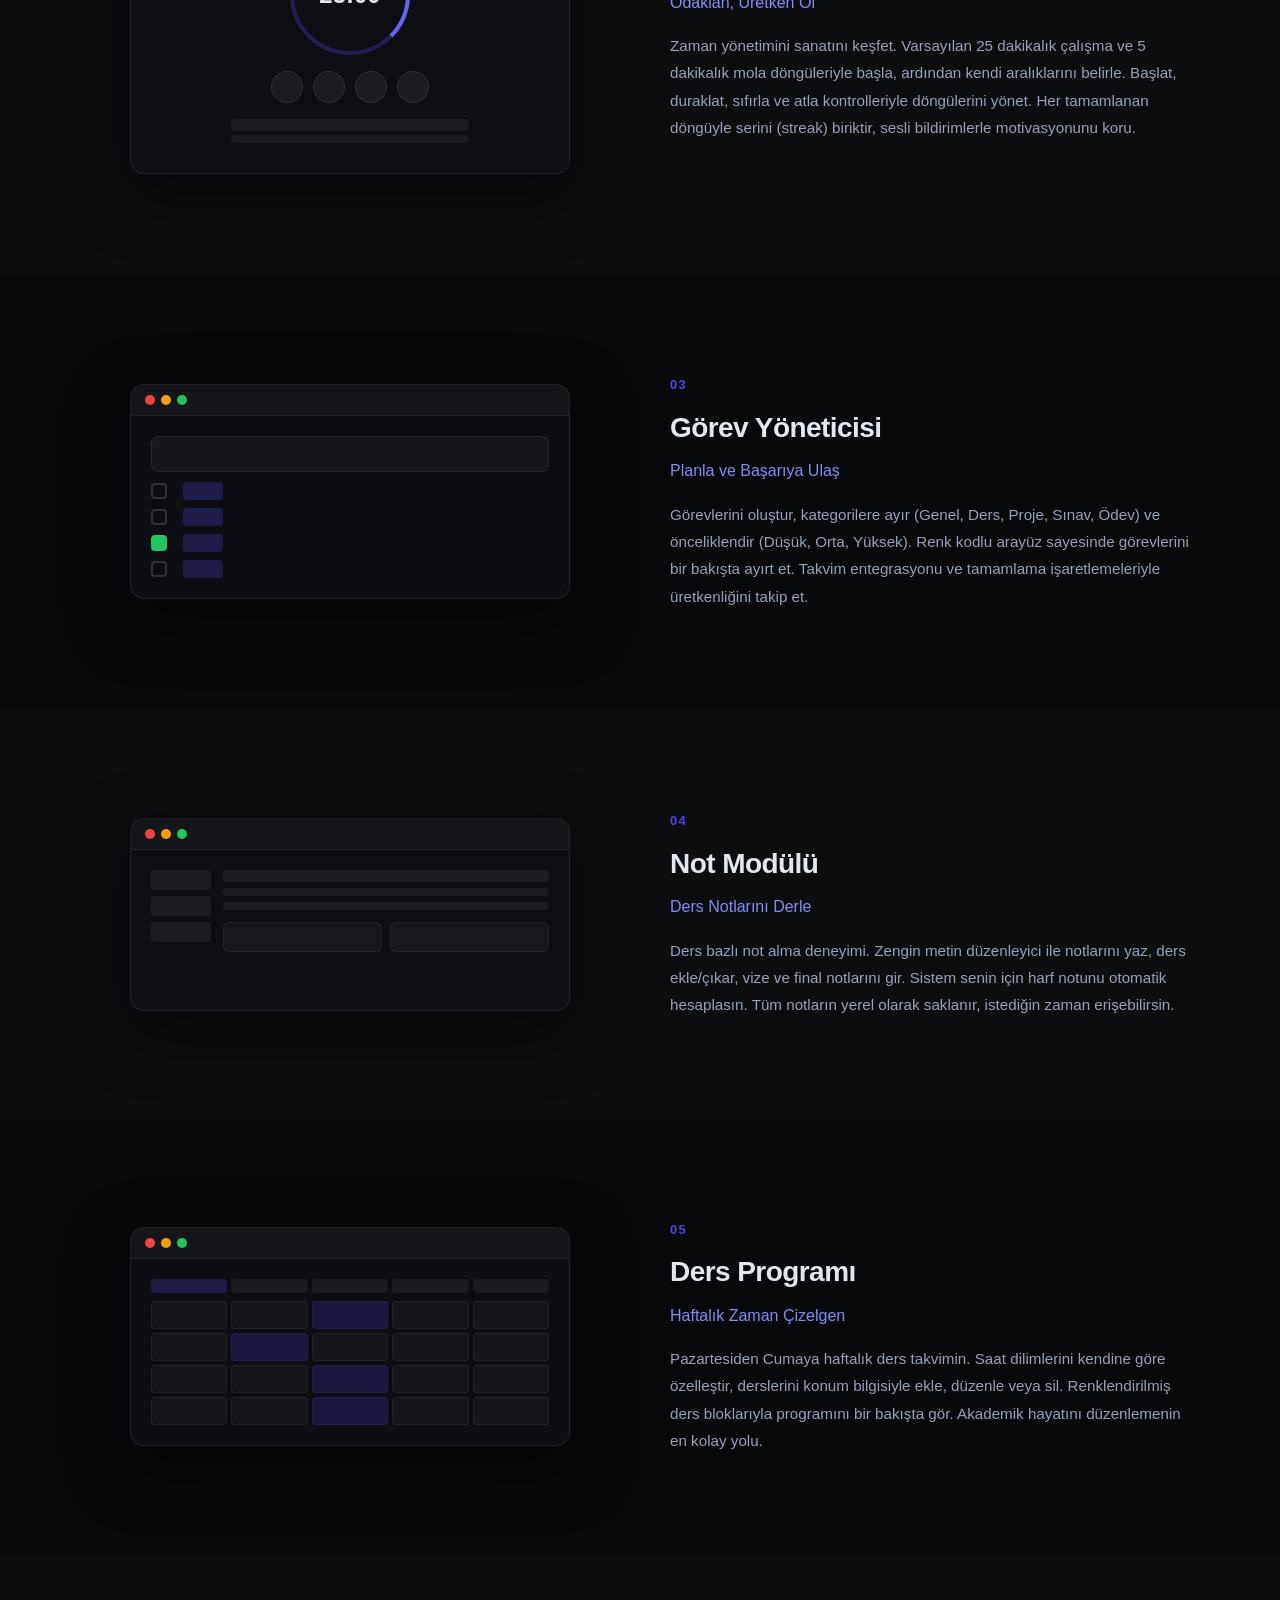
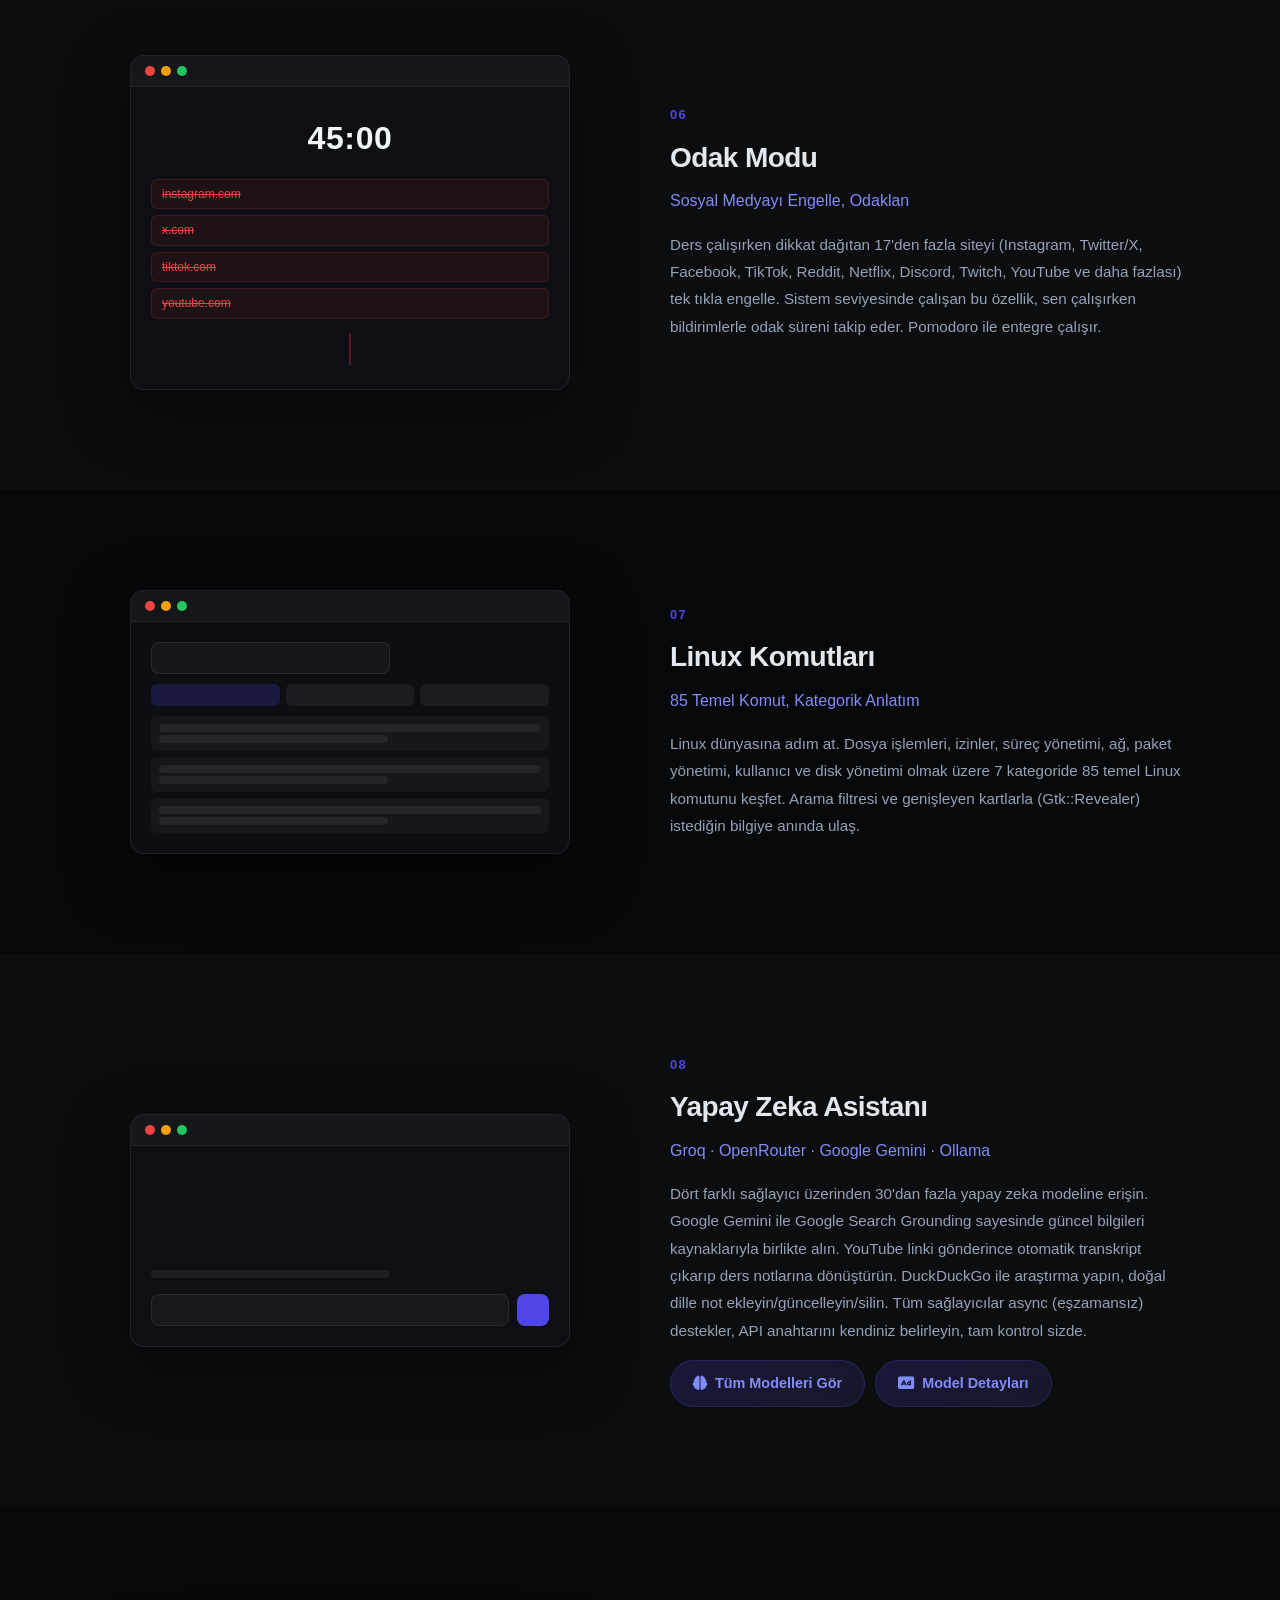
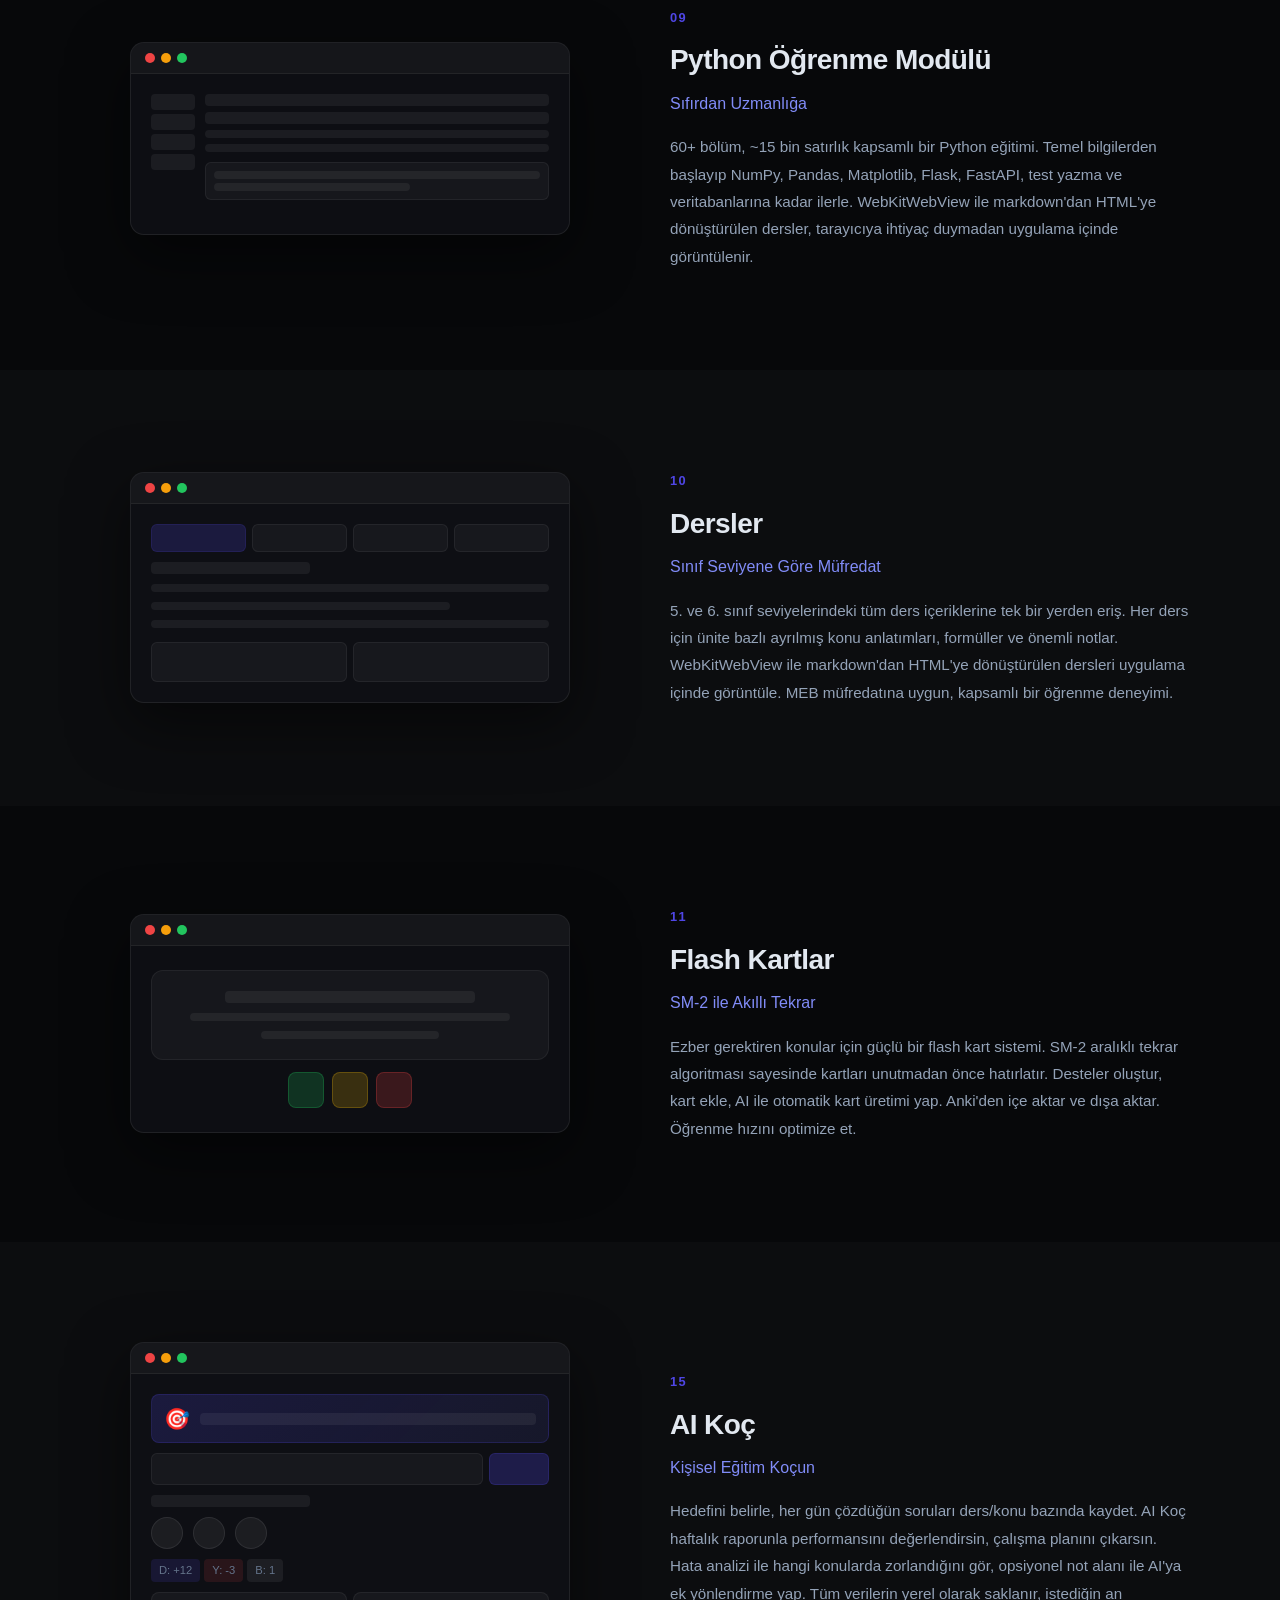
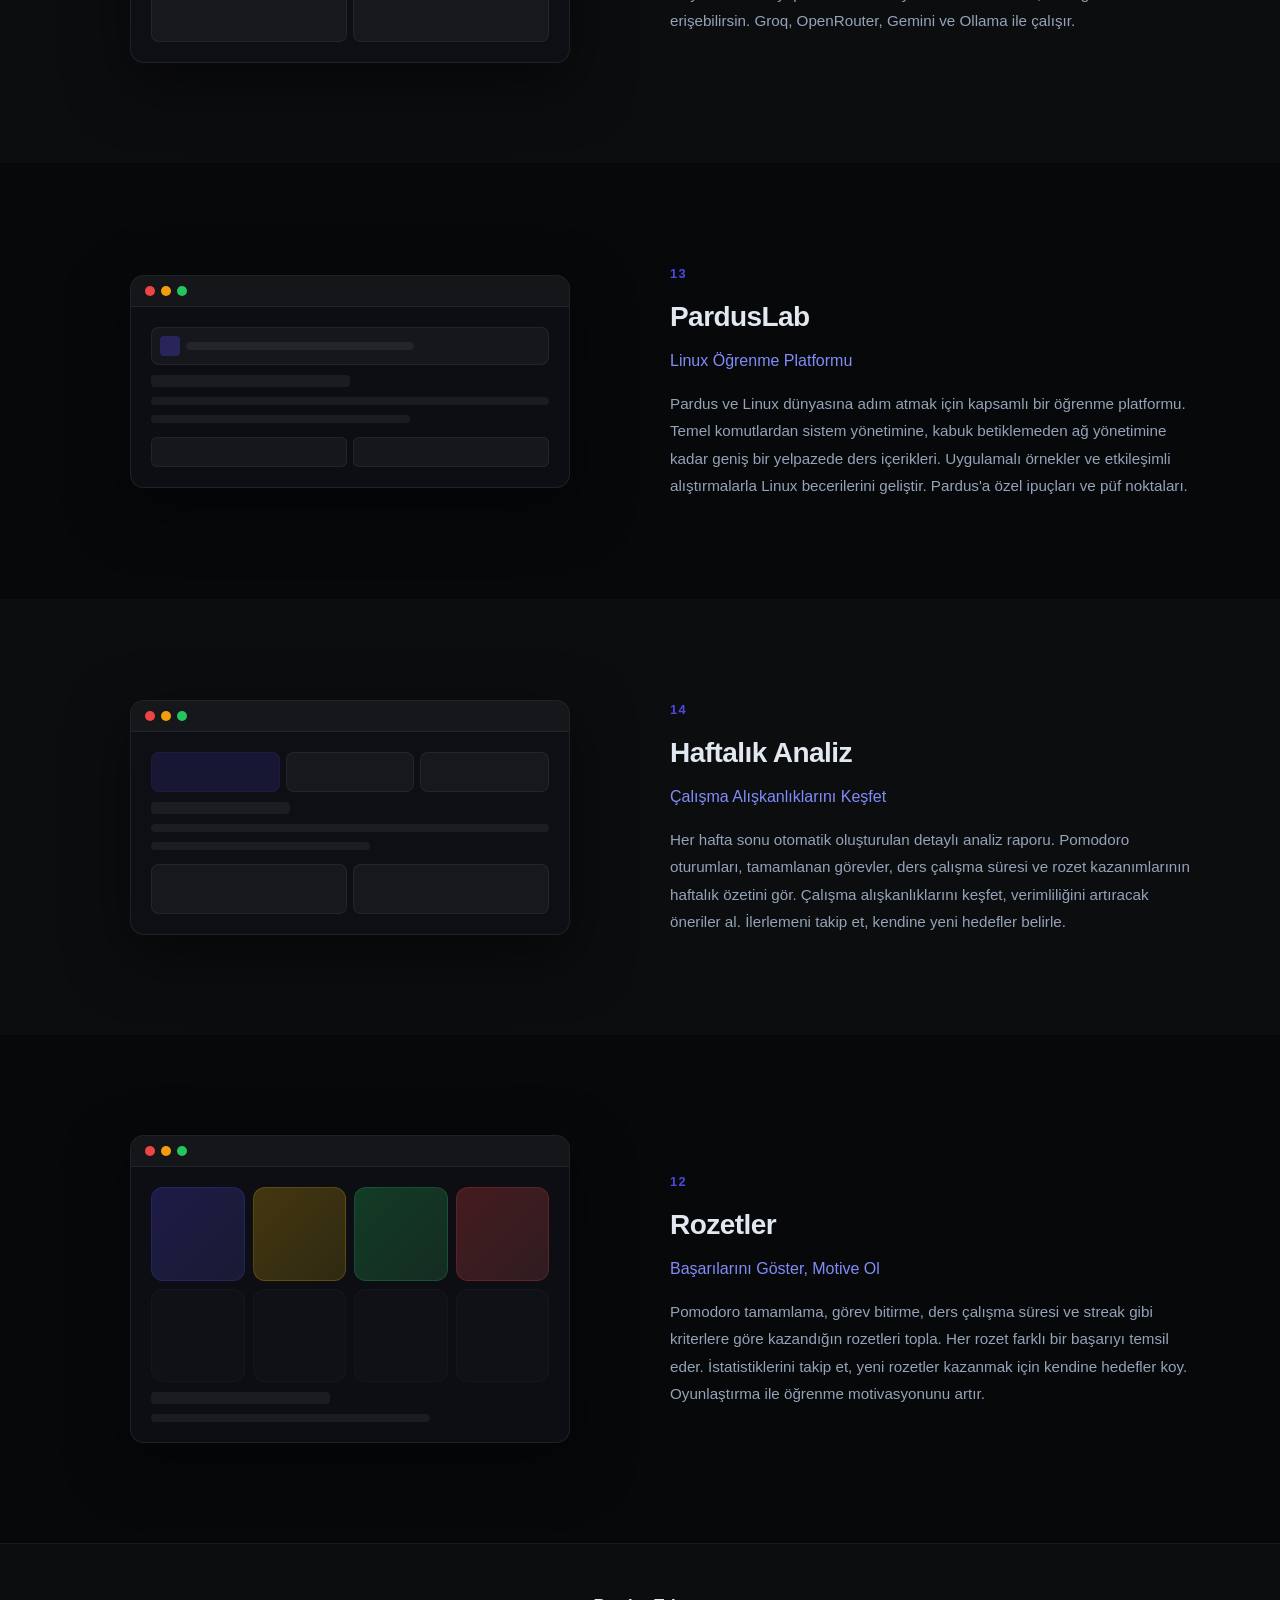
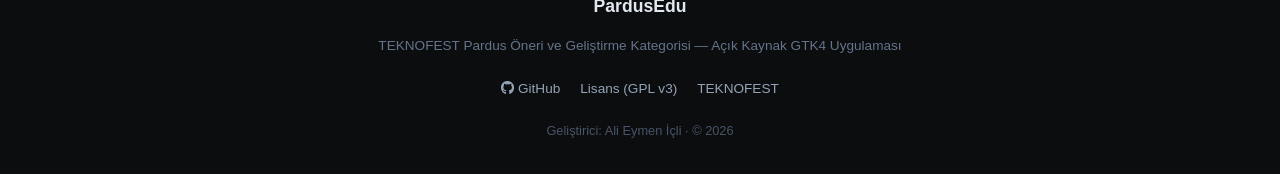
==== commit 06485a4d: "Yapay zeka koç sistemi" ====
--- a/web/index.html
+++ b/web/index.html
@@ -29,6 +29,7 @@
         <li><a href="#weekly">Haftalık Analiz</a></li>
         <li><a href="#dersler">Dersler</a></li>
         <li><a href="#flashcards">Kartlar</a></li>
+        <li><a href="#ai-koc">AI Koç</a></li>
         <li><a href="#badges">Rozetler</a></li>
       </ul>
       <div class="nav-actions">
@@ -62,7 +63,7 @@
         <div class="hero-feature"><i class="fa-solid fa-server hf-icon"></i> Tamamen Yerel</div>
         <div class="hero-feature"><i class="fa-solid fa-lock hf-icon"></i> Gizlilik Odaklı</div>
         <div class="hero-feature"><i class="fa-solid fa-code hf-icon"></i> Ücretsiz & Açık Kaynak</div>
-        <div class="hero-feature"><i class="fa-solid fa-puzzle-piece hf-icon"></i> 14 Modül</div>
+        <div class="hero-feature"><i class="fa-solid fa-puzzle-piece hf-icon"></i> 15 Modül</div>
       </div>
       <div class="hero-actions">
         <a href="#dashboard" class="btn btn-primary">Kesfet</a>
@@ -423,6 +424,52 @@
               </div>
             </div>
           </div>
+        </div>
+      </div>
+    </section>
+
+    <section class="feature left" id="ai-koc">
+      <div class="feature-container">
+        <div class="feature-visual">
+          <div class="mockup">
+            <div class="mockup-bar"><span></span><span></span><span></span></div>
+            <div class="mockup-body" style="gap:10px;min-height:200px;">
+              <div style="padding:6px 12px;border-radius:8px;background:linear-gradient(135deg,rgba(79,70,229,.2),rgba(99,102,241,.1));border:1px solid rgba(79,70,229,.2);display:flex;gap:10px;align-items:center;">
+                <span style="font-size:1.3rem;flex-shrink:0;">🎯</span>
+                <span class="m-line l1" style="flex:1;"></span>
+              </div>
+              <div style="display:flex;gap:6px;">
+                <span style="flex:1;height:32px;border-radius:6px;background:var(--card-bg);border:1px solid var(--card-border);"></span>
+                <span style="width:60px;height:32px;border-radius:6px;background:rgba(79,70,229,.25);border:1px solid rgba(79,70,229,.2);flex-shrink:0;"></span>
+              </div>
+              <span class="m-line l1" style="width:40%;"></span>
+              <div class="pomo-controls">
+                <span></span><span></span><span></span>
+              </div>
+              <div style="display:flex;gap:4px;flex-wrap:wrap;">
+                <span style="padding:2px 8px;border-radius:4px;background:rgba(79,70,229,.15);font-size:.7rem;color:var(--text-dim);">D: +12</span>
+                <span style="padding:2px 8px;border-radius:4px;background:rgba(239,68,68,.12);font-size:.7rem;color:var(--text-dim);">Y: -3</span>
+                <span style="padding:2px 8px;border-radius:4px;background:rgba(136,136,136,.12);font-size:.7rem;color:var(--text-dim);">B: 1</span>
+              </div>
+              <div style="display:grid;grid-template-columns:1fr 1fr;gap:6px;">
+                <span style="height:50px;border-radius:8px;background:var(--card-bg);border:1px solid var(--card-border);"></span>
+                <span style="height:50px;border-radius:8px;background:var(--card-bg);border:1px solid var(--card-border);"></span>
+              </div>
+            </div>
+          </div>
+        </div>
+        <div class="feature-text">
+          <div class="feature-number">15</div>
+          <h2>AI Koç</h2>
+          <h3>Kişisel Eğitim Koçun</h3>
+          <p>
+            Hedefini belirle, her gün çözdüğün soruları ders/konu bazında kaydet.
+            AI Koç haftalık raporunla performansını değerlendirsin, çalışma planını
+            çıkarsın. Hata analizi ile hangi konularda zorlandığını gör, opsiyonel
+            not alanı ile AI'ya ek yönlendirme yap. Tüm verilerin yerel olarak
+            saklanır, istediğin an erişebilirsin. Groq, OpenRouter, Gemini ve
+            Ollama ile çalışır.
+          </p>
         </div>
       </div>
     </section>
